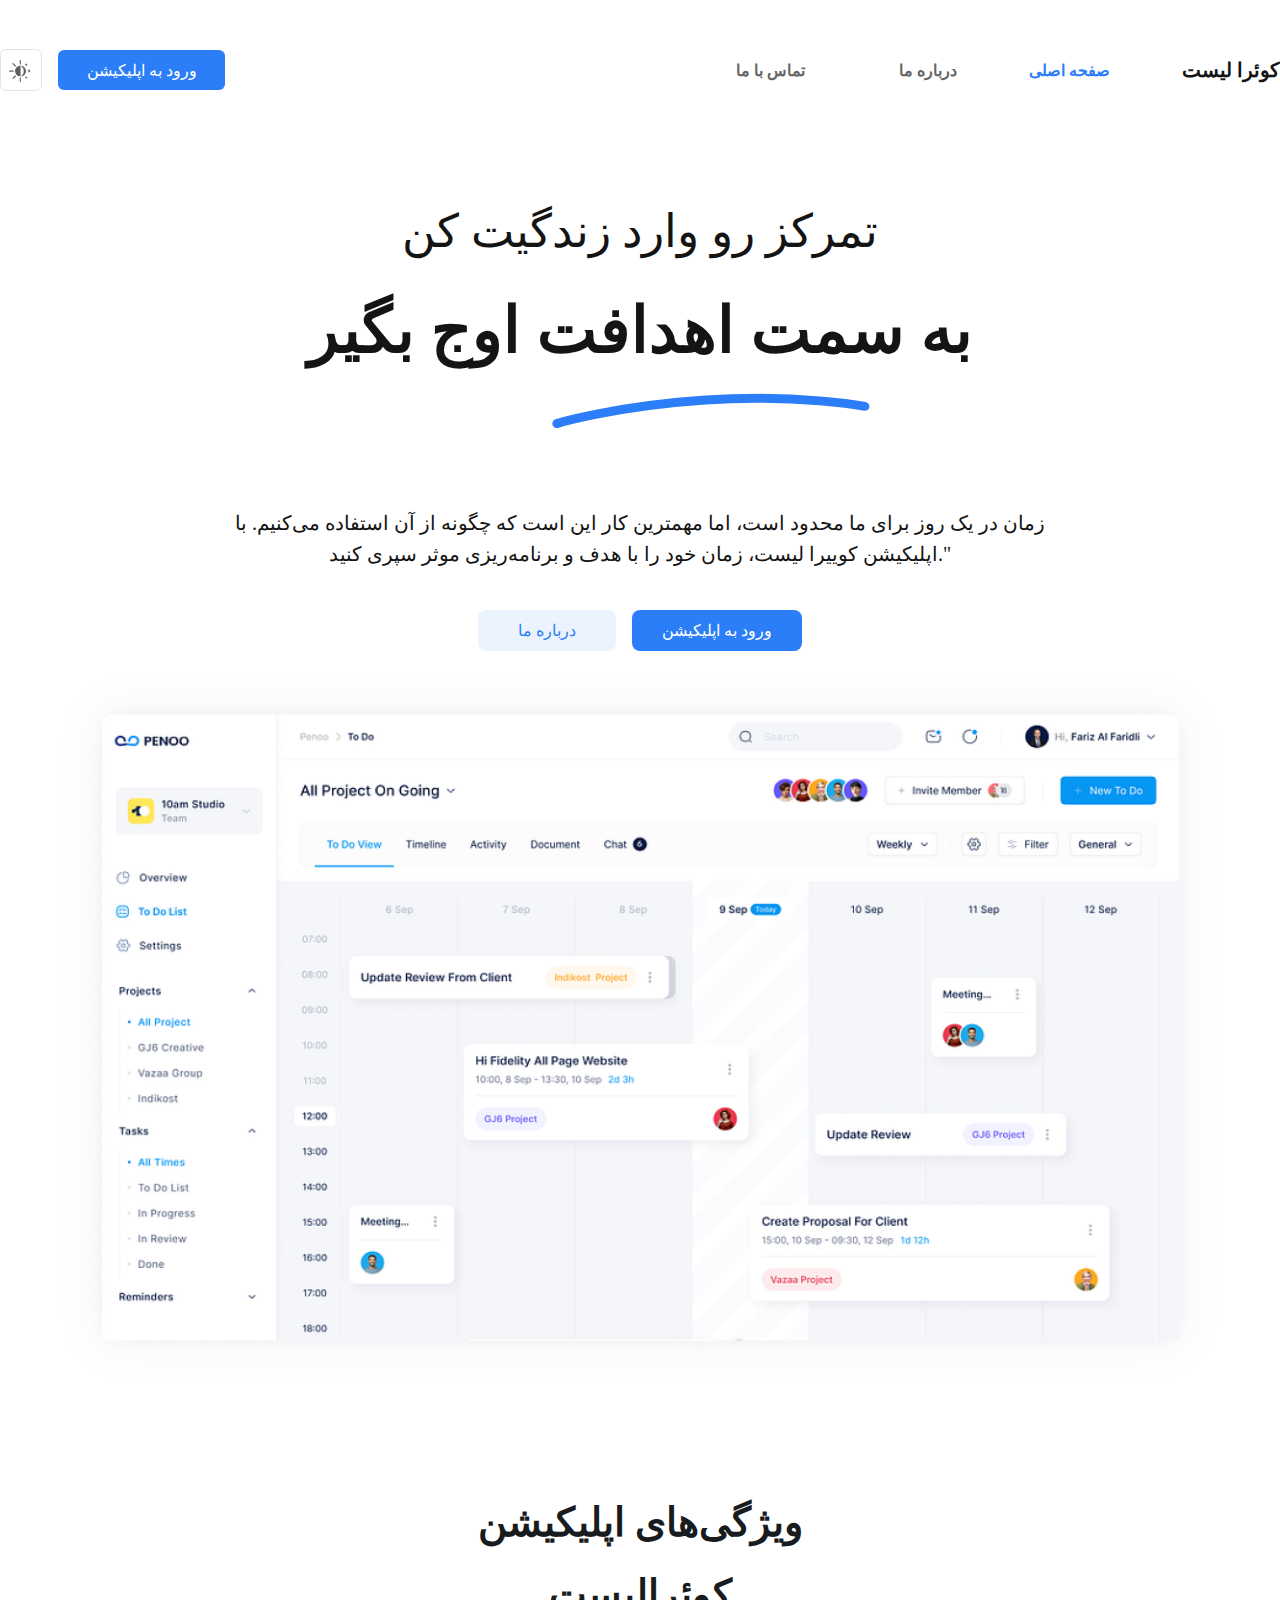
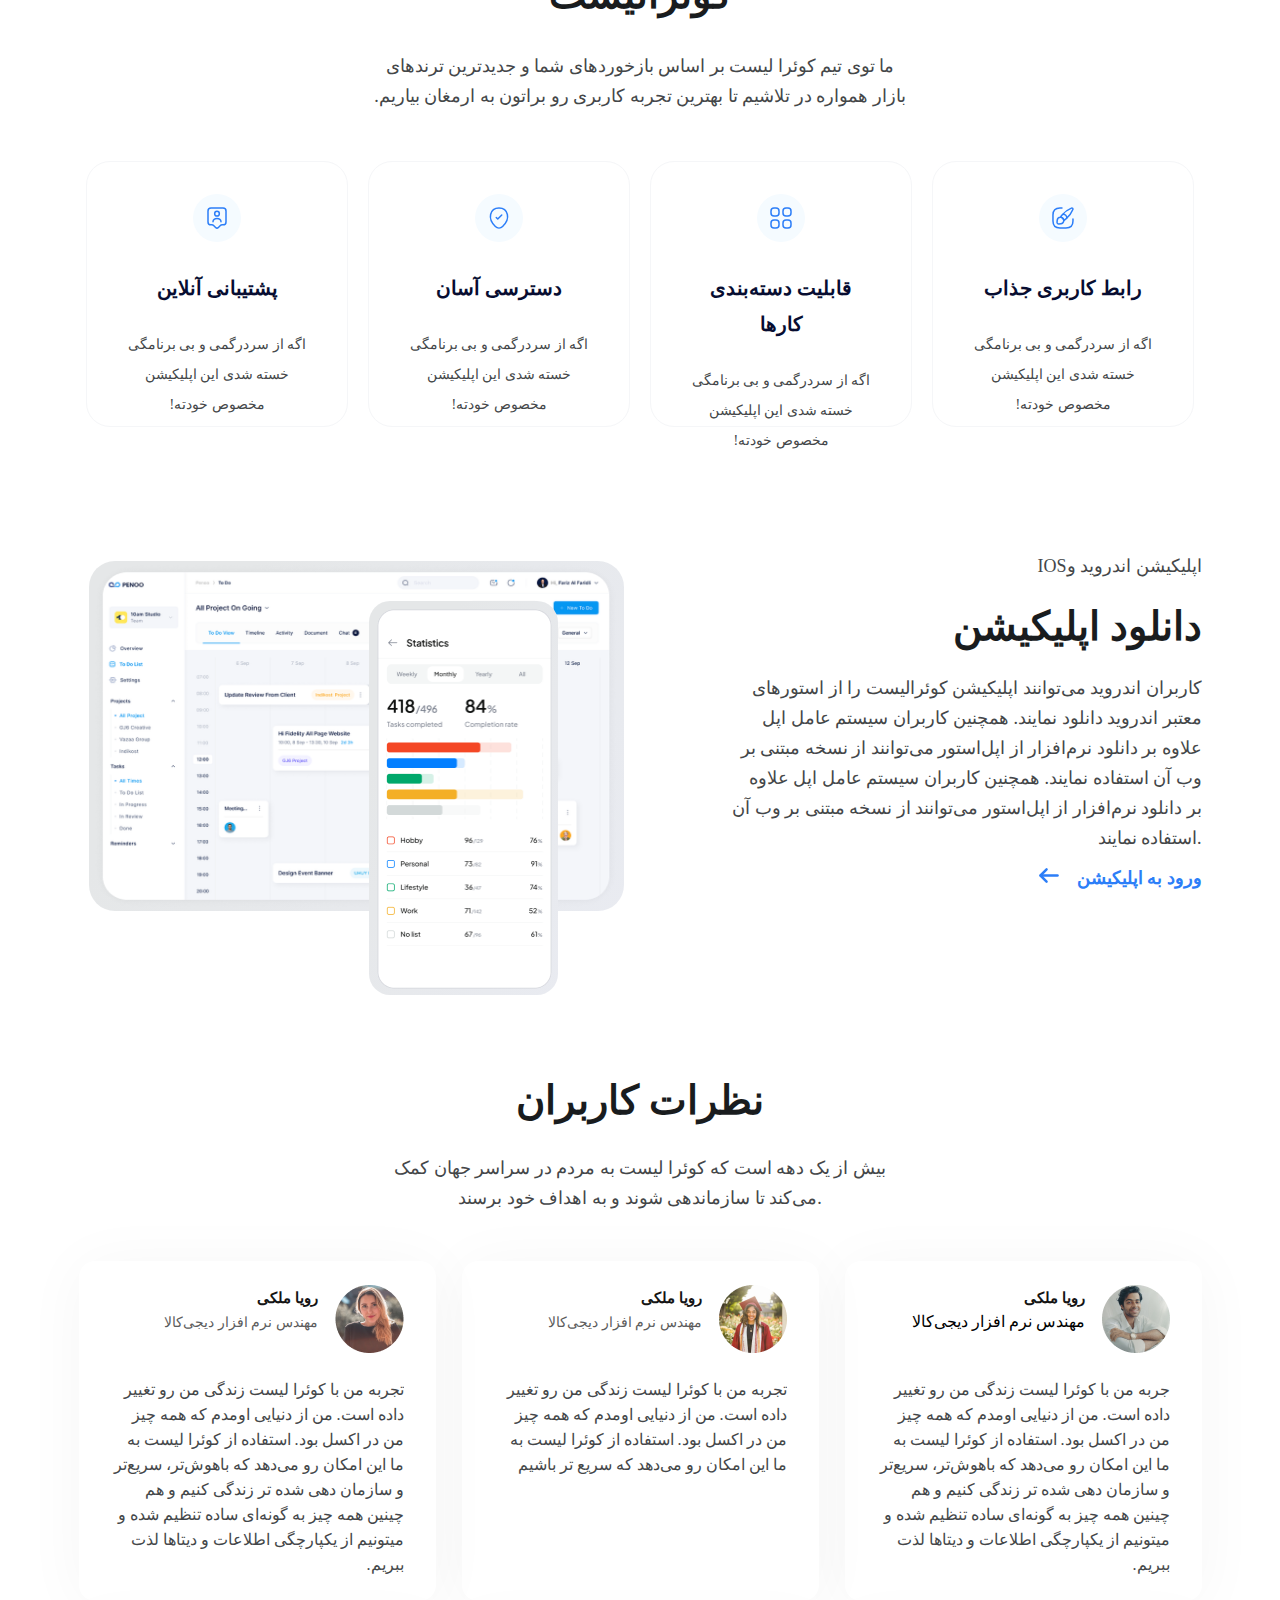
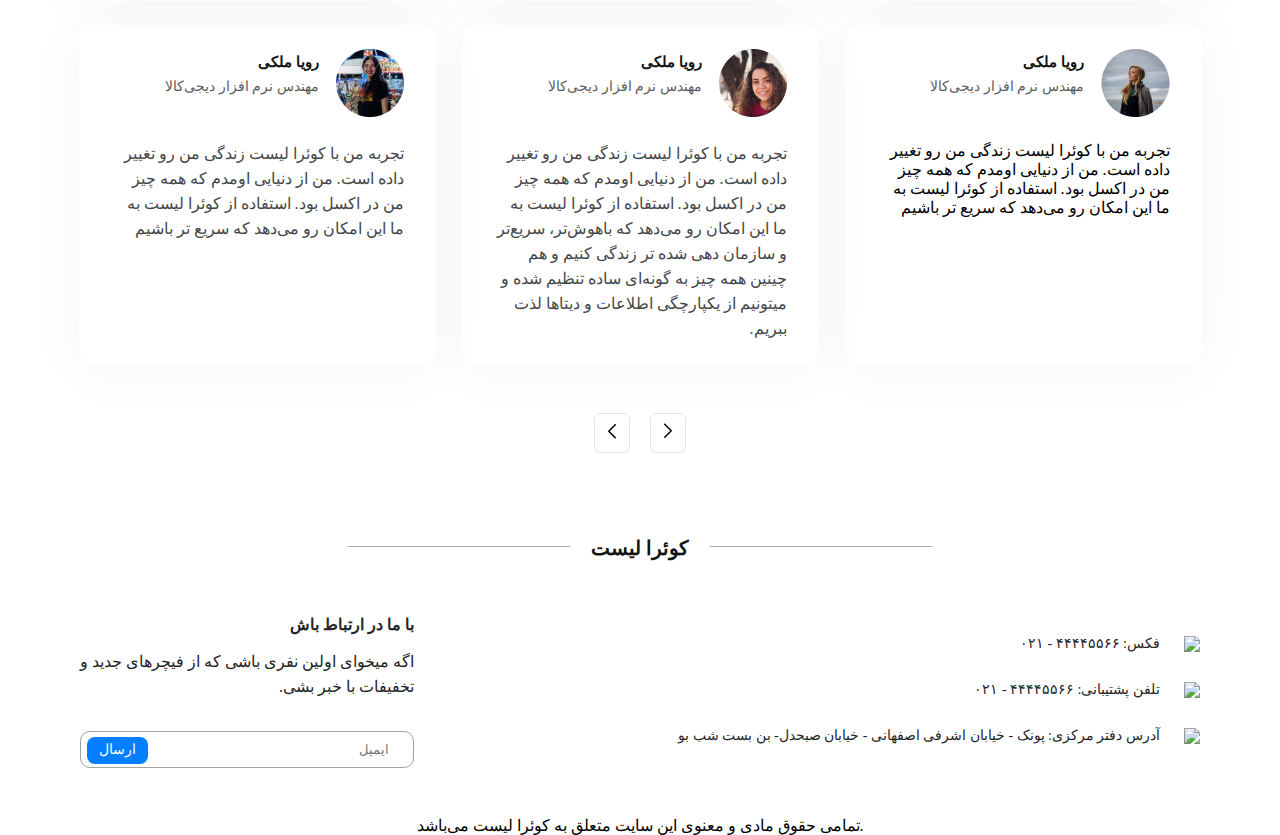
==== index.html @ 88e23dc9 "add project" ====
<!DOCTYPE html>
<html lang="en">
<head>
    <meta charset="UTF-8">
    <meta name="viewport" content="width=device-width, initial-scale=1.0">
    <link rel="stylesheet" href="./style/header.css">
    <link rel="stylesheet" href="./style/main.css">
    <link rel="stylesheet" href="./style/footer.css">
    <title>project</title>
</head>
<body>
    <header>
        <div class="header" dir="rtl">
            <div class="header_menu" dir="rtl">
                <a href="#" class="header_menu_list">کوئرا لیست</a>
                <div class="header_menu_options">
                    <a href="#" class="header_menu_options_main"> صفحه اصلی</a>
                    <a href="#" class="header_menu_options_aboutUs">درباره ما</a>
                    <a href="#" class="header_menu_options_contactUs">تماس با ما</a>
                </div>
            </div>
            <div class="header_button">
                <button class="header_button_btn">ورود به اپلیکیشن</button>
                <button class="header_button_mode">
                    <div class="header_button_mode_img">
                        <svg width="24" height="24" viewBox="0 0 24 24" fill="none" xmlns="http://www.w3.org/2000/svg">
                            <path d="M12.5856 17.1379V6.93105C12.5856 6.79312 12.5166 6.72415 12.3787 6.72415C9.41319 6.72415 7.06836 9.06898 7.06836 12.0345C7.06836 15 9.41319 17.3448 12.3787 17.3448C12.4477 17.4138 12.5856 17.2759 12.5856 17.1379Z" fill="#5C5F61"/>
                            <path d="M17.9653 11.8965C17.8274 9.34482 16.0343 7.27585 13.5515 6.86206C13.4136 6.86206 13.3446 6.93103 13.2756 7.06896C13.2756 7.13792 13.2756 7.20689 13.3446 7.27585C14.7929 8.3793 15.6894 10.1034 15.6894 11.9655C15.8963 13.9655 14.9998 15.8965 13.3446 17.069C13.2756 17.1379 13.2067 17.2759 13.2756 17.3448C13.3446 17.4138 13.4136 17.4138 13.4825 17.4138C13.4825 17.4138 13.4825 17.4138 13.5515 17.4138C16.1722 16.931 18.0343 14.5862 17.9653 11.8965Z" fill="#5C5F61"/>
                            <path d="M12.3105 5.55172C12.6553 5.55172 12.8622 5.27586 12.8622 5V1.55172C12.8622 1.2069 12.5864 1 12.3105 1C11.9657 1 11.7588 1.27586 11.7588 1.55172V4.93103C11.7588 5.27586 12.0347 5.55172 12.3105 5.55172Z" fill="#5C5F61"/>
                            <path d="M6.93066 7.4138C7.13756 7.62069 7.48239 7.62069 7.75825 7.4138C7.96515 7.2069 7.96515 6.86207 7.75825 6.58621L5.41342 4.24138C5.20653 4.03449 4.8617 4.03449 4.58584 4.24138C4.37894 4.44828 4.37894 4.79311 4.58584 5.06897L6.93066 7.4138Z" fill="#5C5F61"/>
                            <path d="M12.3105 18.5172C11.9657 18.5172 11.7588 18.7931 11.7588 19.069V22.4483C11.7588 22.7931 12.0347 23 12.3105 23C12.5864 23 12.8622 22.7241 12.8622 22.4483V19.069C12.9312 18.7931 12.6553 18.5172 12.3105 18.5172Z" fill="#5C5F61"/>
                            <path d="M7.34446 16.4483C7.20653 16.4483 7.06859 16.5172 6.93066 16.5862L4.58584 18.931C4.37894 19.1379 4.37894 19.4828 4.58584 19.7586C4.79273 19.9655 5.13756 19.9655 5.41342 19.7586L7.75825 17.4138C7.96515 17.2069 7.96515 16.8621 7.75825 16.5862C7.62032 16.5172 7.48239 16.4483 7.34446 16.4483Z" fill="#5C5F61"/>
                            <path d="M5.82759 12.0345C5.82759 11.6897 5.55172 11.4828 5.27586 11.4828H1.55172C1.2069 11.4828 1 11.7586 1 12.1034C1 12.3793 1.27586 12.6552 1.55172 12.6552H5.2069C5.55172 12.5862 5.82759 12.3793 5.82759 12.0345Z" fill="#5C5F61"/>
                            <path d="M19.2755 5.55173C18.5858 5.34484 18.4479 5.20691 18.31 4.31036C18.31 4.24139 18.241 4.17242 18.172 4.17242C18.1031 4.17242 18.0341 4.24139 18.0341 4.31036C17.8962 5.20691 17.7582 5.34484 17.0686 5.55173C16.9996 5.55173 16.9307 5.68967 16.9307 5.75863C16.9307 5.8276 16.9996 5.8276 17.0686 5.89656C17.7582 6.10346 17.8962 6.24139 18.0341 7.13794C18.0341 7.20691 18.1031 7.27587 18.172 7.27587C18.241 7.27587 18.31 7.20691 18.31 7.13794C18.4479 6.24139 18.5858 6.10346 19.2755 5.89656C19.3445 5.89656 19.4134 5.75863 19.4134 5.68967C19.3445 5.55173 19.3445 5.55173 19.2755 5.55173Z" fill="#5C5F61"/>
                            <path d="M19.2755 18.5172C18.5858 18.3104 18.4479 18.1724 18.31 17.2759C18.31 17.2069 18.241 17.1379 18.172 17.1379C18.1031 17.1379 18.0341 17.2069 18.0341 17.2759C17.8962 18.1724 17.7582 18.3104 17.0686 18.5172C16.9996 18.5172 16.9307 18.6552 16.9307 18.7241C16.9307 18.7931 16.9996 18.7931 17.0686 18.8621C17.7582 19.069 17.8962 19.2069 18.0341 20.1035C18.0341 20.1724 18.1031 20.2414 18.172 20.2414C18.241 20.2414 18.31 20.1724 18.31 20.1035C18.4479 19.2069 18.5858 19.069 19.2755 18.8621C19.3445 18.8621 19.4134 18.7931 19.4134 18.7241C19.4134 18.5862 19.3445 18.5172 19.2755 18.5172Z" fill="#5C5F61"/>
                            <path d="M22.5175 11.8276C21.552 11.5517 21.4141 11.2759 21.2072 10.1034C21.2072 10.0345 21.1382 9.96552 21.0692 9.96552C21.0003 9.96552 20.9313 10.0345 20.9313 10.1034C20.7244 11.2759 20.5175 11.4828 19.552 11.7586C19.483 11.7586 19.4141 11.8276 19.4141 11.9655C19.4141 12.0345 19.483 12.0345 19.483 12.1034C20.4485 12.3793 20.5865 12.6552 20.7934 13.8276C20.7934 13.8965 20.8623 13.9655 20.9313 13.9655C21.0003 13.9655 21.0692 13.8965 21.0692 13.8276C21.2761 12.6552 21.483 12.4483 22.4485 12.1724C22.5175 12.1724 22.5865 12.1034 22.5865 11.9655C22.5865 11.8965 22.5865 11.8276 22.5175 11.8276Z" fill="#5C5F61"/>
                            </svg>                            
                    </div>
                </button>
            </div>
        </div>
    </header>
    
    <main class="body">
        <div class="container_titles">
            <!-- <div class="container_titles_circle1">
                <svg width="452" height="452" viewBox="0 0 452 452" fill="none" xmlns="http://www.w3.org/2000/svg">
                    <ellipse opacity="0.6" cx="226" cy="226" rx="226" ry="226" transform="rotate(-180 226 226)" fill="url(#paint0_linear_46_703)"/>
                    <defs>
                    <linearGradient id="paint0_linear_46_703" x1="209" y1="110" x2="300.593" y2="375.842" gradientUnits="userSpaceOnUse">
                    <stop stop-color="#EFEBFF" stop-opacity="0"/>
                    <stop offset="1" stop-color="#E0EDFF"/>
                    </linearGradient>
                    </defs>
                    </svg>                
            </div> -->
            <div class="container_titles_background">
                <h3 class="container_titles_background_h3">تمرکز رو وارد زندگیت کن</h3>
                <h1 class="container_titles_background_h1">به سمت اهدافت اوج بگیر</h1>
                <div class="container_titles_background_star1">
                    <svg width="32" height="32" viewBox="0 0 32 32" fill="none" xmlns="http://www.w3.org/2000/svg">
                        <path fill-rule="evenodd" clip-rule="evenodd" d="M14.157 1.31813C14.7572 -0.43938 17.2428 -0.439375 17.843 1.31813L21.1112 10.8888L30.6819 14.157C32.4394 14.7572 32.4394 17.2428 30.6819 17.843L21.1112 21.1112L17.843 30.6819C17.2428 32.4394 14.7572 32.4394 14.157 30.6819L10.8888 21.1112L1.31813 17.843C-0.43938 17.2428 -0.439375 14.7572 1.31813 14.157L10.8888 10.8888L14.157 1.31813Z" fill="#2C7EF8"/>
                        </svg>                        
                </div>
                <div class="container_titles_background_star2">
                    <svg width="32" height="32" viewBox="0 0 32 32" fill="none" xmlns="http://www.w3.org/2000/svg">
                        <path fill-rule="evenodd" clip-rule="evenodd" d="M14.157 1.31813C14.7572 -0.43938 17.2428 -0.439375 17.843 1.31813L21.1112 10.8888L30.6819 14.157C32.4394 14.7572 32.4394 17.2428 30.6819 17.843L21.1112 21.1112L17.843 30.6819C17.2428 32.4394 14.7572 32.4394 14.157 30.6819L10.8888 21.1112L1.31813 17.843C-0.43938 17.2428 -0.439375 14.7572 1.31813 14.157L10.8888 10.8888L14.157 1.31813Z" fill="#2C7EF8"/>
                        </svg>                        
                </div>
                <div class="container_titles_background_line">
                    <svg width="318" height="36" viewBox="0 0 318 36" fill="none" xmlns="http://www.w3.org/2000/svg">
                        <path d="M4.92736 31.3433C4.92736 31.3433 61.4186 13.7984 153.28 7.12406C245.142 0.449703 312.841 12.5664 312.841 12.5664" stroke="#2C7EF8" stroke-width="9" stroke-linecap="round"/>
                    </svg>                        
                </div>
            </div>
            <div class="container_titles_discription">
                <h4 class="container_titles_discription_h4">زمان در یک روز برای ما محدود است، اما مهمترین کار این است که چگونه از آن استفاده می‌کنیم. با اپلیکیشن کوییرا لیست، زمان خود را با هدف و برنامه‌ریزی موثر سپری کنید."</h4>
                <div class="container_titles_discription_btn">
                    <button class="container_titles_discription_btn_aboutUs">درباره ما</button>
                    <button class="container_titles_discription_btn_btn">ورود به اپلیکیشن</button>
                </div>
            </div>
        </div>

        <div class="container">
            <div class="container_discription">
                <img class="container_discription_image" src="./images/iamage2.png" alt="اپلیکیشن">
                <div class="container_discription_features" dir="rtl">
                    <h2 class="container_discription_features_h2">ویژگی‌های اپلیکیشن کوئرالیست</h2>
                    <h4 class="container_discription_features_h4">ما توی تیم کوئرا لیست بر اساس بازخوردهای شما و جدیدترین ترندهای بازار همواره در تلاشیم تا بهترین تجربه کاربری رو براتون به ارمغان بیاریم.</h4>
                    <div class="container_discription_features_items">
                        <div class="container_discription_features_items_1">
                            <div class="container_discription_features_items_1_logo">
                                <div class="container_discription_features_items_1_logo_icon">
                                    <svg width="48" height="48" viewBox="0 0 48 48" fill="none" xmlns="http://www.w3.org/2000/svg">
                                        <rect width="48" height="48" rx="24" fill="#F5FBFF"/>
                                        <g clip-path="url(#clip0_46_743)">
                                        <path d="M22.9697 14H20.9697C15.9697 14 13.9697 16 13.9697 21V27C13.9697 32 15.9697 34 20.9697 34H26.9697C31.9697 34 33.9697 32 33.9697 27V25" stroke="#2C7EF8" stroke-width="1.5" stroke-linecap="round" stroke-linejoin="round"/>
                                        <path d="M33.8804 15.56C32.6504 18.63 29.5604 22.81 26.9804 24.88L25.4004 26.14C25.2004 26.29 25.0004 26.41 24.7704 26.5C24.7704 26.35 24.7604 26.2 24.7404 26.04C24.6504 25.37 24.3504 24.74 23.8104 24.21C23.2604 23.66 22.6004 23.35 21.9204 23.26C21.7604 23.25 21.6004 23.24 21.4404 23.25C21.5304 23 21.6604 22.77 21.8304 22.58L23.0904 21C25.1604 18.42 29.3504 15.31 32.4104 14.08C32.8804 13.9 33.3404 14.04 33.6304 14.33C33.9304 14.63 34.0704 15.09 33.8804 15.56Z" stroke="#2C7EF8" stroke-width="1.5" stroke-linecap="round" stroke-linejoin="round"/>
                                        <path d="M24.7801 26.49C24.7801 27.37 24.4401 28.21 23.8101 28.85C23.3201 29.34 22.6601 29.68 21.8701 29.78L19.9001 29.99C18.8301 30.11 17.9101 29.2 18.0301 28.11L18.2401 26.14C18.4301 24.39 19.8901 23.27 21.4501 23.24C21.6101 23.23 21.7701 23.24 21.9301 23.25C22.6101 23.34 23.2701 23.65 23.8201 24.2C24.3601 24.74 24.6601 25.36 24.7501 26.03C24.7701 26.19 24.7801 26.35 24.7801 26.49Z" stroke="#2C7EF8" stroke-width="1.5" stroke-linecap="round" stroke-linejoin="round"/>
                                        <path d="M27.8203 23.9799C27.8203 21.8899 26.1303 20.1899 24.0303 20.1899" stroke="#2C7EF8" stroke-width="1.5" stroke-linecap="round" stroke-linejoin="round"/>
                                        </g>
                                        <defs>
                                        <clipPath id="clip0_46_743">
                                        <rect width="24" height="24" fill="white" transform="translate(12 12)"/>
                                        </clipPath>
                                        </defs>
                                        </svg>                   
                                </div>
                            </div>
                            <div class="container_discription_features_items_1_titr">رابط کاربری جذاب</div>
                            <div class="container_discription_features_items_1_body">اگه از سردرگمی و بی برنامگی خسته شدی این اپلیکیشن مخصوص خودته!</div>
                        </div>
                        <div class="container_discription_features_items_1">
                            <div class="container_discription_features_items_1_logo">
                                <div class="container_discription_features_items_1_logo_icon">
                                    <svg width="48" height="48" viewBox="0 0 48 48" fill="none" xmlns="http://www.w3.org/2000/svg">
                                        <rect width="48" height="48" rx="24" fill="#F5FBFF"/>
                                        <path d="M17 22H19C21 22 22 21 22 19V17C22 15 21 14 19 14H17C15 14 14 15 14 17V19C14 21 15 22 17 22Z" stroke="#2C7EF8" stroke-width="1.5" stroke-miterlimit="10" stroke-linecap="round" stroke-linejoin="round"/>
                                        <path d="M29 22H31C33 22 34 21 34 19V17C34 15 33 14 31 14H29C27 14 26 15 26 17V19C26 21 27 22 29 22Z" stroke="#2C7EF8" stroke-width="1.5" stroke-miterlimit="10" stroke-linecap="round" stroke-linejoin="round"/>
                                        <path d="M29 34H31C33 34 34 33 34 31V29C34 27 33 26 31 26H29C27 26 26 27 26 29V31C26 33 27 34 29 34Z" stroke="#2C7EF8" stroke-width="1.5" stroke-miterlimit="10" stroke-linecap="round" stroke-linejoin="round"/>
                                        <path d="M17 34H19C21 34 22 33 22 31V29C22 27 21 26 19 26H17C15 26 14 27 14 29V31C14 33 15 34 17 34Z" stroke="#2C7EF8" stroke-width="1.5" stroke-miterlimit="10" stroke-linecap="round" stroke-linejoin="round"/>
                                        </svg>                                        
                                </div>
                            </div>
                             <div class="container_discription_features_items_1_titr">قابلیت دسته‌بندی کارها</div>
                             <div class="container_discription_features_items_1_body">اگه از سردرگمی و بی برنامگی خسته شدی این اپلیکیشن مخصوص خودته!</div>
                        </div>
                        <div class="container_discription_features_items_1">
                            <div class="container_discription_features_items_1_logo">
                                <div class="container_discription_features_items_1_logo_icon">
                                    <svg width="48" height="48" viewBox="0 0 48 48" fill="none" xmlns="http://www.w3.org/2000/svg">
                                        <rect width="48" height="48" rx="24" fill="#F5FBFF"/>
                                        <path d="M15.6197 20.49C17.5897 11.83 30.4197 11.84 32.3797 20.5C33.5297 25.58 30.3697 29.88 27.5997 32.54C25.5897 34.48 22.4097 34.48 20.3897 32.54C17.6297 29.88 14.4697 25.57 15.6197 20.49Z" stroke="#2C7EF8" stroke-width="1.5"/>
                                        <path d="M21.25 23.5L22.75 25L26.75 21" stroke="#2C7EF8" stroke-width="1.5" stroke-linecap="round" stroke-linejoin="round"/>
                                        </svg>                                        
                                </div>
                            </div>
                             <div class="container_discription_features_items_1_titr">دسترسی آسان</div>
                             <div class="container_discription_features_items_1_body">اگه از سردرگمی و بی برنامگی خسته شدی این اپلیکیشن مخصوص خودته!</div>
                        </div>
                        <div class="container_discription_features_items_1">
                            <div class="container_discription_features_items_1_logo">
                                <div class="container_discription_features_items_1_logo_cover">
                                    <svg width="48" height="48" viewBox="0 0 48 48" fill="none" xmlns="http://www.w3.org/2000/svg">
                                        <rect width="48" height="48" rx="24" fill="#F5FBFF"/>
                                        <path d="M30 30.86H29.24C28.44 30.86 27.68 31.17 27.12 31.73L25.41 33.42C24.63 34.19 23.36 34.19 22.58 33.42L20.87 31.73C20.31 31.17 19.54 30.86 18.75 30.86H18C16.34 30.86 15 29.53 15 27.89V16.98C15 15.34 16.34 14.01 18 14.01H30C31.66 14.01 33 15.34 33 16.98V27.89C33 29.52 31.66 30.86 30 30.86Z" stroke="#2C7EF8" stroke-width="1.5" stroke-miterlimit="10" stroke-linecap="round" stroke-linejoin="round"/>
                                        <path d="M23.9999 22.0001C25.2868 22.0001 26.33 20.9569 26.33 19.67C26.33 18.3832 25.2868 17.3401 23.9999 17.3401C22.7131 17.3401 21.6699 18.3832 21.6699 19.67C21.6699 20.9569 22.7131 22.0001 23.9999 22.0001Z" stroke="#2C7EF8" stroke-width="1.5" stroke-linecap="round" stroke-linejoin="round"/>
                                        <path d="M28 27.6601C28 25.8601 26.21 24.4001 24 24.4001C21.79 24.4001 20 25.8601 20 27.6601" stroke="#2C7EF8" stroke-width="1.5" stroke-linecap="round" stroke-linejoin="round"/>
                                        </svg>                                        
                                </div>
                            </div>
                             <div class="container_discription_features_items_1_titr">پشتیبانی آنلاین</div>
                             <div class="container_discription_features_items_1_body">اگه از سردرگمی و بی برنامگی خسته شدی این اپلیکیشن مخصوص خودته!</div>
                        </div>
                    </div>
                </div>
                <div class="container_discription_download">
                    <div class="container_discription_download_images">
                        <img src="./images/image1.png" alt="اپلیکیشن" class="container_discription_download_image1">
                        <div class="container_discription_download_imgcover1"></div>
                        <img src="./images/image2.png" alt="اپلیکیشن" class="container_discription_download_image2">
                        <div class="container_discription_download_imgcover2"></div>
                    </div>
                    <div class="container_discription_download_text">
                        <div class="container_discription_download_text_h5">IOSاپلیکیشن اندروید و </div>
                        <div class="container_discription_download_text_titr">دانلود اپلیکیشن</div>
                        <div class="container_discription_download_text_body">کاربران اندروید می‌توانند اپلیکیشن کوئرالیست را از استورهای معتبر اندروید دانلود نمایند. همچنین کاربران سیستم عامل اپل علاوه بر دانلود نرم‌افزار از اپل‌استور می‌توانند از نسخه مبتنی بر وب آن استفاده نمایند.
                            همچنین کاربران سیستم عامل اپل علاوه بر دانلود نرم‌افزار از اپل‌استور می‌توانند از نسخه مبتنی بر وب آن استفاده نمایند.</div>
                            <div class="container_discription_download_text_link">
                                <div  class="container_discription_download_text_link_arrow">
                                    <svg width="24" height="25" viewBox="0 0 24 25" fill="none" xmlns="http://www.w3.org/2000/svg">
                                        <path d="M9.57031 18.5701L3.50031 12.5001L9.57031 6.43007" stroke="#2C7EF8" stroke-width="2.5" stroke-miterlimit="10" stroke-linecap="round" stroke-linejoin="round"/>
                                        <path d="M20.5 12.5L3.67 12.5" stroke="#2C7EF8" stroke-width="2.5" stroke-miterlimit="10" stroke-linecap="round" stroke-linejoin="round"/>
                                        </svg>                                        
                                </div>
                                <div class="container_discription_download_text_link_text">ورود به اپلیکیشن</div>
                            </div>
                    </div>
                </div>
                <div class="container_discription_comments">
                    <div class="container_discription_comments_titr">
                        <div class="container_discription_comments_titr_h2">نظرات کاربران</div>
                        <div class="container_discription_comments_titr_h4">بیش از یک دهه است که کوئرا لیست به مردم در سراسر جهان کمک می‌کند تا سازماندهی شوند و به اهداف خود برسند.</div>
                    </div>
                    <div class="container_discription_comments_users" dir="rtl">
                        <div class="container_discription_comments_users_gp">
                            <div class="container_discription_comments_users_gp_1">
                                <div class="container_discription_comments_users_gp_1_profile">
                                    <img src="./images/Ellipse 135.png" alt="رویا ملکی" class="container_discription_comments_users_gp_1_profile_img">
                                    <div class="container_discription_comments_users_gp_1_profile_text">
                                        <div class="container_discription_comments_users_gp_1_profile_text_name">رویا ملکی</div>
                                        <div class="container_discription_comments_users_1_profile_text_job">مهندس نرم افزار دیجی‌کالا</div>
                                    </div>
                                </div>
                                <div class="container_discription_comments_users_gp_1_comment">جربه من با کوئرا لیست زندگی من رو تغییر داده است. من از دنیایی اومدم که همه چیز من در اکسل بود. استفاده از کوئرا لیست به ما این امکان رو می‌دهد که باهوش‌تر، سریع‌تر و سازمان دهی شده تر زندگی کنیم و هم چینین همه چیز به گونه‌ای ساده تنظیم شده و میتونیم از یکپارچگی اطلاعات و دیتاها لذت ببریم.</div>
                            </div>
                            <div class="container_discription_comments_users_gp_1">
                                <div class="container_discription_comments_users_gp_1_profile">
                                    <img src="./images/Ellipse 136.png" alt="رویا ملکی" class="container_discription_comments_users_gp_1_profile_img">
                                    <div class="container_discription_comments_users_gp_1_profile_text">
                                        <div class="container_discription_comments_users_gp_1_profile_text_name">رویا ملکی</div>
                                        <div class="container_discription_comments_users_gp_1_profile_text_job">مهندس نرم افزار دیجی‌کالا</div>
                                    </div>
                                </div>
                                <div class="container_discription_comments_users_1_comment">تجربه من با کوئرا لیست زندگی من رو تغییر داده است. من از دنیایی اومدم که همه چیز من در اکسل بود. استفاده از کوئرا لیست به ما این امکان رو می‌دهد که سریع تر باشیم</div>
                            </div>
                        </div>
                        <div class="container_discription_comments_users_gp">
                            <div class="container_discription_comments_users_gp_1">
                                <div class="container_discription_comments_users_gp_1_profile">
                                    <img src="./images/Ellipse 137.png" alt="رویا ملکی" class="container_discription_comments_users_gp_3_profile_img">
                                    <div class="container_discription_comments_users_gp_1_profile_text">
                                        <div class="container_discription_comments_users_gp_1_profile_text_name">رویا ملکی</div>
                                        <div class="container_discription_comments_users_gp_1_profile_text_job">مهندس نرم افزار دیجی‌کالا</div>
                                    </div>
                                </div>
                                <div class="container_discription_comments_users_gp_1_comment">تجربه من با کوئرا لیست زندگی من رو تغییر داده است. من از دنیایی اومدم که همه چیز من در اکسل بود. استفاده از کوئرا لیست به ما این امکان رو می‌دهد که سریع تر باشیم</div>
                            </div>
                            <div class="container_discription_comments_users_gp_1">
                                <div class="container_discription_comments_users_gp_1_profile">
                                    <img src="./images/Ellipse 138.png" alt="رویا ملکی" class="container_discription_comments_users_gp_4_profile_img">
                                    <div class="container_discription_comments_users_gp_1_profile_text">
                                        <div class="container_discription_comments_users_gp_1_profile_text_name">رویا ملکی</div>
                                        <div class="container_discription_comments_users_gp_1_profile_text_job">مهندس نرم افزار دیجی‌کالا</div>
                                    </div>
                                </div>
                                <div class="container_discription_comments_users_gp_1_comment">تجربه من با کوئرا لیست زندگی من رو تغییر داده است. من از دنیایی اومدم که همه چیز من در اکسل بود. استفاده از کوئرا لیست به ما این امکان رو می‌دهد که باهوش‌تر، سریع‌تر و سازمان دهی شده تر زندگی کنیم و هم چینین همه چیز به گونه‌ای ساده تنظیم شده و میتونیم از یکپارچگی اطلاعات و دیتاها لذت ببریم.</div>
                            </div>
                        </div>
                        <div class="container_discription_comments_users_gp">
                            <div class="container_discription_comments_users_gp_1">
                                <div class="container_discription_comments_users_gp_1_profile">
                                    <img src="./images/Ellipse 139.png" alt="رویا ملکی" class="container_discription_comments_users_gp_5_profile_img">
                                    <div class="container_discription_comments_users_gp_1_profile_text">
                                        <div class="container_discription_comments_users_gp_1_profile_text_name">رویا ملکی</div>
                                        <div class="container_discription_comments_users_gp_1_profile_text_job">مهندس نرم افزار دیجی‌کالا</div>
                                    </div>
                                </div>
                                <div class="container_discription_comments_users_gp_1_comment">تجربه من با کوئرا لیست زندگی من رو تغییر داده است. من از دنیایی اومدم که همه چیز من در اکسل بود. استفاده از کوئرا لیست به ما این امکان رو می‌دهد که باهوش‌تر، سریع‌تر و سازمان دهی شده تر زندگی کنیم و هم چینین همه چیز به گونه‌ای ساده تنظیم شده و میتونیم از یکپارچگی اطلاعات و دیتاها لذت ببریم.</div>
                            </div>
                            <div class="container_discription_comments_users_gp_1">
                                <div class="container_discription_comments_users_gp_1_profile">
                                    <img src="./images/Ellipse 140.png" alt="رویا ملکی" class="container_discription_comments_users_gp_6_profile_img">
                                    <div class="container_discription_comments_users_gp_1_profile_text">
                                        <div class="container_discription_comments_users_gp_1_profile_text_name">رویا ملکی</div>
                                        <div class="container_discription_comments_users_gp_1_profile_text_job">مهندس نرم افزار دیجی‌کالا</div>
                                    </div>
                                </div>
                                <div class="container_discription_comments_users_gp_1_comment">تجربه من با کوئرا لیست زندگی من رو تغییر داده است. من از دنیایی اومدم که همه چیز من در اکسل بود. استفاده از کوئرا لیست به ما این امکان رو می‌دهد که سریع تر باشیم</div>
                            </div>
                        </div> 
                    </div>
                    <div class="container_discription_comments_icon">
                        <div class="container_discription_comments_icon_left">
                            <svg width="24" height="24" viewBox="0 0 24 24" fill="none" xmlns="http://www.w3.org/2000/svg">
                                <path fill-rule="evenodd" clip-rule="evenodd" d="M15.786 5.12517C16.0789 5.41806 16.079 5.89293 15.7861 6.18583L9.8126 12.1596L15.7861 18.1331C16.079 18.426 16.079 18.9008 15.7861 19.1937C15.4932 19.4866 15.0183 19.4866 14.7254 19.1937L8.22162 12.69C7.92874 12.3971 7.92873 11.9222 8.22161 11.6293L14.7254 5.1252C15.0183 4.8323 15.4931 4.83229 15.786 5.12517Z" fill="black"/>
                                </svg>                                
                        </div>
                        <div class="container_discription_comments_icon_right">
                            <svg width="24" height="24" viewBox="0 0 24 24" fill="none" xmlns="http://www.w3.org/2000/svg">
                                <path fill-rule="evenodd" clip-rule="evenodd" d="M8.21395 18.8748C7.92105 18.5819 7.92104 18.1071 8.21393 17.8142L14.1874 11.8404L8.21394 5.86692C7.92105 5.57403 7.92105 5.09916 8.21394 4.80626C8.50684 4.51337 8.98171 4.51337 9.2746 4.80626L15.7784 11.31C16.0713 11.6029 16.0713 12.0778 15.7784 12.3707L9.27462 18.8748C8.98173 19.1677 8.50686 19.1677 8.21395 18.8748Z" fill="black"/>
                                </svg>                                
                        </div>
                    </div>
                </div>
            </div>
        </div>
    </main>
    <footer>
        <div class="footer">
            <div class="footer_title">
                <div class="footer_title_line">
                    <svg width="224" height="1" viewBox="0 0 224 1" fill="none" xmlns="http://www.w3.org/2000/svg">
                        <path d="M0.5 0.5L223.5 0.5" stroke="#AFAFAF"/>
                        </svg>                        
                </div>
                <div class="footer_title_name">کوئرا لیست</div>  
                <div class="footer_title_line">
                    <svg width="224" height="1" viewBox="0 0 224 1" fill="none" xmlns="http://www.w3.org/2000/svg">
                        <path d="M0.5 0.5L223.5 0.5" stroke="#AFAFAF"/>
                        </svg>                        
                </div>
            </div>
            <div class="footer_body" dir="rtl">
                <div class="footer_body_details">
                    <div class="footer_body_details_ways">
                        <img class="footer_body_details_ways_logo" src="./images/fluent_fax-20-filled.png">
                        <div class="footer_body_details_ways_text">فکس: ۴۴۴۴۵۵۶۶ - ۰۲۱</div>
                    </div>
                    <div class="footer_body_details_ways">
                        <img class="footer_body_details_ways_logo" src="./images/call.png">
                        <div class="footer_body_details_ways_text">تلفن پشتیبانی: ۴۴۴۴۵۵۶۶ - ۰۲۱</div>
                    </div>
                    <div class="footer_body_details_ways">
                        <img class="footer_body_details_ways_logo" src="./images/location.png">
                        <div class="footer_body_details_ways_text">آدرس دفتر مرکزی: پونک - خیابان اشرفی اصفهانی - خیابان صبحدل- بن بست شب بو</div>
                    </div>
                </div>
                <div class="footer_body_connection">
                    <div class="footer_body_connection_text">
                        <div class="footer_body_connection_text_title">با ما در ارتباط باش</div>
                        <div class="footer_body_connection_text_body">اگه میخوای اولین نفری باشی که از فیچرهای جدید 
                        و تخفیفات با خبر بشی.</div>
                    </div>
                    <div class="footer_body_connection_email">
                        <input class="footer_body_connection_email_input" type="email" placeholder="ایمیل">
                        <button class="footer_body_connection_email_btn">ارسال</button>
                    </div>   
                </div>
            </div>
            <div class="footer_index">تمامی حقوق مادی و معنوی این سایت متعلق به کوئرا لیست می‌باشد.</div>
        </div>
    </footer>
</body>
</html>
---- style/header.css ----
* {
  padding: 0;
  margin: 0;
  box-sizing: border-box;
}

button {
  all: unset;
}

@font-face {
  font-family: "Yekan Bakh FaNum", vazir;
  src: url("./woff/YekanBakh-Regular.woff") format("woff"), url("./woff2/YekanBakh-Regular.woff2") format("woff2"), url("./vazir/Vazir.woff") format("woff");
}
.header {
  margin: 0 auto;
  max-width: 1390px;
  display: flex;
  justify-content: space-between;
  align-items: center;
  height: 40px;
  background: #FFFFFF;
  margin-top: 50px;
}
.header_menu {
  display: flex;
  flex-direction: row;
  justify-content: flex-end;
  align-items: center;
  gap: 72px;
}
.header_menu_list:link {
  font-size: 20px;
  line-height: 31px;
  color: #141414;
  text-decoration: none;
  font-family: "Yekan Bakh FaNum";
  font-style: normal;
  font-weight: 600;
  cursor: pointer;
}
.header_menu_options {
  display: flex;
  gap: 72px;
}
.header_menu_options > * {
  height: 25px;
  font-weight: 600;
  font-size: 16px;
  line-height: 25px;
  text-align: right;
  text-decoration: none;
}
.header_menu_options_main:link {
  color: #2C7EF8;
  width: 81px;
}
.header_menu_options_aboutUs:link {
  color: #666666;
  width: 80px;
}
.header_menu_options_contactUs:link {
  color: #666666;
  width: 80px;
}
.header_button {
  display: flex;
  align-items: center;
  gap: 16px;
  cursor: pointer;
}
.header_button_btn {
  background-color: #2C7EF8;
  color: #FFFFFF;
  font-size: 16px;
  border-radius: 6px;
  width: 167px;
  height: 40px;
  text-align: center;
}
.header_button_btn:hover {
  background: #075CD9;
}
.header_button_mode {
  border: 1px solid #E3E3E3;
  border-radius: 6px;
  height: 40px;
  width: 40px;
  position: relative;
}
.header_button_mode_img {
  position: absolute;
  top: 9px;
  right: 9px;
}
.header_button_mode:hover {
  background: #E1E0E5;
}/*# sourceMappingURL=header.css.map */
---- style/main.css ----
* {
  padding: 0;
  margin: 0;
  box-sizing: border-box;
}

button {
  all: unset;
}

@font-face {
  font-family: "Yekan Bakh FaNum", vazir;
  src: url("./woff/YekanBakh-Regular.woff") format("woff"), url("./woff2/YekanBakh-Regular.woff2") format("woff2"), url("./vazir/Vazir.woff") format("woff");
}
.body {
  margin: 0 auto;
  max-width: 1390px;
}
.body .container_titles {
  display: flex;
  flex-direction: column;
  align-items: center;
  text-align: center;
  gap: 80px;
}
.body .container_titles_background {
  display: flex;
  flex-direction: column;
  margin-top: 100px;
}
.body .container_titles_background_h3 {
  font-family: "Abar Mid FaNum";
  font-style: normal;
  font-weight: 400;
  font-size: 46px;
  line-height: 83px;
  text-align: center;
  color: #141414;
}
.body .container_titles_background_h1 {
  font-family: "Abar Mid FaNum";
  font-style: normal;
  font-weight: 900;
  font-size: 64px;
  line-height: 115px;
  text-align: center;
  color: #141414;
}
.body .container_titles_background_line {
  transform: rotate(360.28deg);
  position: relative;
  left: 70px;
  top: 5px;
}
.body .container_titles_background_star1 {
  position: absolute;
  right: 1600px;
  top: 180px;
}
.body .container_titles_background_star2 {
  position: absolute;
  left: 1500px;
  top: 400px;
}
.body .container_titles_discription {
  display: flex;
  flex-direction: column;
  text-align: center;
  gap: 40px;
}
.body .container_titles_discription_h4 {
  width: 827px;
  font-family: "Yekan Bakh FaNum";
  font-style: normal;
  font-weight: 400;
  font-size: 20px;
  line-height: 31px;
  color: #141414;
}
.body .container_titles_discription_btn {
  display: flex;
  flex-direction: row;
  justify-content: center;
  align-items: center;
  gap: 16px;
}
.body .container_titles_discription_btn_btn {
  background-color: #2C7EF8;
  color: #FFFFFF;
  padding: 8px 30px;
  height: 25px;
  border-radius: 8px;
}
.body .container_titles_discription_btn_btn:hover {
  background: #075CD9;
  cursor: pointer;
}
.body .container_titles_discription_btn_aboutUs {
  color: #2C7EF8;
  padding: 8px 40px;
  height: 25px;
  background: #EBF3FE;
  border-radius: 8px;
}
.body .container_titles_discription_btn_aboutUs:hover {
  background: #E1E0E5;
  cursor: pointer;
}
.body .container {
  display: flex;
  flex-direction: column;
  align-items: center;
}
.body .container_discription {
  display: flex;
  flex-direction: column;
  gap: 124px;
}
.body .container_discription_image {
  margin-top: 40px;
  height: 672px;
  filter: drop-shadow(0px 0px 24px rgba(0, 0, 0, 0.05));
  border-radius: 12px 12px 0px 0px;
}
.body .container_discription_features {
  display: flex;
  flex-direction: column;
  justify-content: center;
  align-items: center;
  gap: 20px;
}
.body .container_discription_features_h2 {
  width: 508px;
  font-family: "Abar Mid FaNum";
  font-style: normal;
  font-weight: 600;
  font-size: 40px;
  line-height: 72px;
  text-align: center;
  color: #191C1E;
}
.body .container_discription_features_h4 {
  width: 540px;
  margin-bottom: 30px;
  font-family: "Yekan Bakh FaNum";
  font-style: normal;
  font-weight: 400;
  font-size: 18px;
  line-height: 30px;
  text-align: center;
  color: #444749;
}
.body .container_discription_features_items {
  display: flex;
  flex-direction: row;
  justify-content: center;
  align-items: center;
  gap: 20px;
}
.body .container_discription_features_items_1 {
  display: flex;
  flex-direction: column;
  align-items: center;
  gap: 24px;
  border: 1px solid #F5F6F8;
  border-radius: 24px;
  padding: 32px 40px;
  width: 262px;
  height: 266px;
}
.body .container_discription_features_items_1_titr {
  font-family: "Abar Mid FaNum";
  font-style: normal;
  color: #070D31;
  text-align: center;
  font-weight: 700;
  font-size: 20px;
  line-height: 36px;
}
.body .container_discription_features_items_1_body {
  font-family: "Yekan Bakh FaNum";
  font-style: normal;
  text-align: center;
  color: #444749;
  font-weight: 400;
  font-size: 14px;
  line-height: 30px;
}
.body .container_discription_download {
  display: flex;
  flex-direction: row;
  justify-content: space-between;
  align-items: center;
  position: relative;
}
.body .container_discription_download_imgcover1 {
  position: absolute;
  width: 535px;
  height: 350px;
  top: 10px;
  left: 10px;
  border-radius: 26px;
  background: linear-gradient(118.11deg, #E5E7E8 22.44%, #E9EBF1 102.49%);
}
.body .container_discription_download_image1 {
  position: absolute;
  width: 530px;
  height: 350px;
  top: 10px;
  left: 12px;
  z-index: 1;
  border-radius: 25px;
}
.body .container_discription_download_imgcover2 {
  position: absolute;
  width: 189.7px;
  height: 394px;
  top: 50px;
  left: 290px;
  background: linear-gradient(118.11deg, #E5E7E8 22.44%, #E9EBF1 102.49%);
  border-radius: 21px;
  z-index: 2;
}
.body .container_discription_download_image2 {
  position: absolute;
  width: 175px;
  height: 380px;
  top: 58px;
  left: 298px;
  border-radius: 17px;
  border: 0.7px 0px 0px 0px;
  z-index: 3;
}
.body .container_discription_download_text {
  display: flex;
  flex-direction: column;
  align-items: end;
  gap: 10px;
  height: 390px;
}
.body .container_discription_download_text_h5 {
  font-family: "Yekan Bakh FaNum";
  font-style: normal;
  text-align: right;
  color: #444749;
  font-weight: 400;
  font-size: 18px;
  line-height: 30px;
}
.body .container_discription_download_text_titr {
  width: 267px;
  font-family: "Abar Mid FaNum";
  font-style: normal;
  text-align: right;
  color: #191C1E;
  font-weight: 700;
  font-size: 40px;
  line-height: 72px;
}
.body .container_discription_download_text_body {
  width: 472px;
  font-family: "Yekan Bakh FaNum";
  text-align: right;
  color: #444749;
  font-style: normal;
  font-weight: 400;
  font-size: 18px;
  line-height: 30px;
}
.body .container_discription_download_text_link {
  display: flex;
  justify-content: center;
  align-items: center;
  color: #2C7EF8;
  gap: 16px;
  cursor: pointer;
}
.body .container_discription_download_text_link_text {
  font-family: "Yekan Bakh FaNum";
  font-style: normal;
  font-weight: 700;
  font-size: 18px;
  line-height: 28px;
}
.body .container_discription_comments {
  display: flex;
  flex-direction: column;
  align-items: center;
  justify-content: center;
  gap: 48px;
}
.body .container_discription_comments_titr {
  display: flex;
  flex-direction: column;
  align-items: center;
  gap: 16px;
}
.body .container_discription_comments_titr_h2 {
  font-family: "Abar Mid FaNum";
  font-style: normal;
  color: #191C1E;
  font-weight: 700;
  font-size: 40px;
  line-height: 72px;
}
.body .container_discription_comments_titr_h4 {
  width: 540px;
  font-family: "Yekan Bakh FaNum";
  font-style: normal;
  font-weight: 400;
  font-size: 18px;
  line-height: 30px;
  text-align: center;
  color: #444749;
}
.body .container_discription_comments_users {
  display: flex;
  flex-direction: row;
  gap: 26px;
}
.body .container_discription_comments_users_gp {
  display: flex;
  flex-direction: column;
  gap: 24px;
}
.body .container_discription_comments_users_gp_1 {
  display: flex;
  flex-direction: column;
  height: 340px;
  width: 357px;
  padding: 24px 32px;
  gap: 24px;
  background: #FFFFFF;
  box-shadow: 0px 4px 63px rgba(0, 0, 0, 0.04);
  border-radius: 16px;
}
.body .container_discription_comments_users_gp_1_profile {
  display: flex;
  flex-direction: row;
  gap: 17px;
}
.body .container_discription_comments_users_gp_1_profile_text_name {
  font-family: "Abar Mid FaNum";
  font-style: normal;
  color: #141414;
  font-weight: 700;
  font-size: 15px;
  line-height: 27px;
}
.body .container_discription_comments_users_gp_1_profile_text_job {
  font-family: "Yekan Bakh FaNum";
  font-style: normal;
  color: #5C5C5C;
  font-weight: 400;
  font-size: 14px;
  line-height: 22px;
}
.body .container_discription_comments_users_gp_1_comment {
  font-family: "Yekan Bakh FaNum";
  font-style: normal;
  text-align: right;
  color: #444749;
  font-weight: 300;
  font-size: 16px;
  line-height: 25px;
  overflow: hidden;
}
.body .container_discription_comments_icon {
  display: flex;
  flex-direction: row;
  align-items: center;
  gap: 20px;
}
.body .container_discription_comments_icon > * {
  background: #FFFFFF;
  border: 1px solid #E3E6E8;
  border-radius: 6px;
  padding: 5px;
  cursor: pointer;
}/*# sourceMappingURL=main.css.map */
---- style/footer.css ----
* {
  padding: 0;
  margin: 0;
  box-sizing: border-box;
}

button {
  all: unset;
}

@font-face {
  font-family: "Yekan Bakh FaNum", vazir;
  src: url("./woff/YekanBakh-Regular.woff") format("woff"), url("./woff2/YekanBakh-Regular.woff2") format("woff2"), url("./vazir/Vazir.woff") format("woff");
}
.footer {
  display: flex;
  flex-direction: column;
  align-items: center;
  gap: 48px;
  margin-top: 80px;
}
.footer_title {
  display: flex;
  justify-content: center;
  gap: 20px;
}
.footer_title_name {
  font-family: "Yekan Bakh FaNum";
  font-style: normal;
  font-weight: 600;
  font-size: 20px;
  line-height: 31px;
  color: #141414;
}
.footer_body {
  display: flex;
  flex-direction: row;
  justify-content: space-between;
  align-items: center;
  padding: 0px 160px;
  width: 1440px;
}
.footer_body_details {
  display: flex;
  flex-direction: column;
  gap: 24px;
}
.footer_body_details_ways {
  display: flex;
  flex-direction: row;
  align-items: center;
  gap: 24px;
}
.footer_body_details_ways_text {
  font-family: "Yekan Bakh FaNum";
  font-style: normal;
  font-weight: 400;
  font-size: 14px;
  line-height: 22px;
  text-align: right;
  color: #242424;
}
.footer_body_connection {
  display: flex;
  flex-direction: column;
  gap: 32px;
}
.footer_body_connection_text {
  display: flex;
  flex-direction: column;
  gap: 12px;
}
.footer_body_connection_text_title {
  font-family: "Yekan Bakh FaNum";
  font-style: normal;
  font-weight: 700;
  font-size: 16px;
  line-height: 25px;
  text-align: right;
  color: #242424;
}
.footer_body_connection_text_body {
  width: 334px;
  font-family: "Yekan Bakh FaNum";
  font-style: normal;
  font-weight: 400;
  font-size: 16px;
  line-height: 25px;
  text-align: right;
  color: #242424;
}
.footer_body_connection_email {
  display: flex;
  flex-direction: column;
  position: relative;
}
.footer_body_connection_email_input {
  border: 1px solid #A1A1A1;
  border-radius: 10px;
  padding: 10px 24px 10px 6px;
}
.footer_body_connection_email_btn {
  padding: 5px 12px;
  background: #037FFF;
  border-radius: 8px;
  color: #FFFFFF;
  text-align: center;
  font-size: 14px;
  line-height: 16.5px;
  font-family: "Yekan Bakh FaNum";
  position: absolute;
  left: 7px;
  top: 6px;
}
.footer_body_connection_email_btn:hover {
  background: #075CD9;
  cursor: pointer;
}/*# sourceMappingURL=footer.css.map */
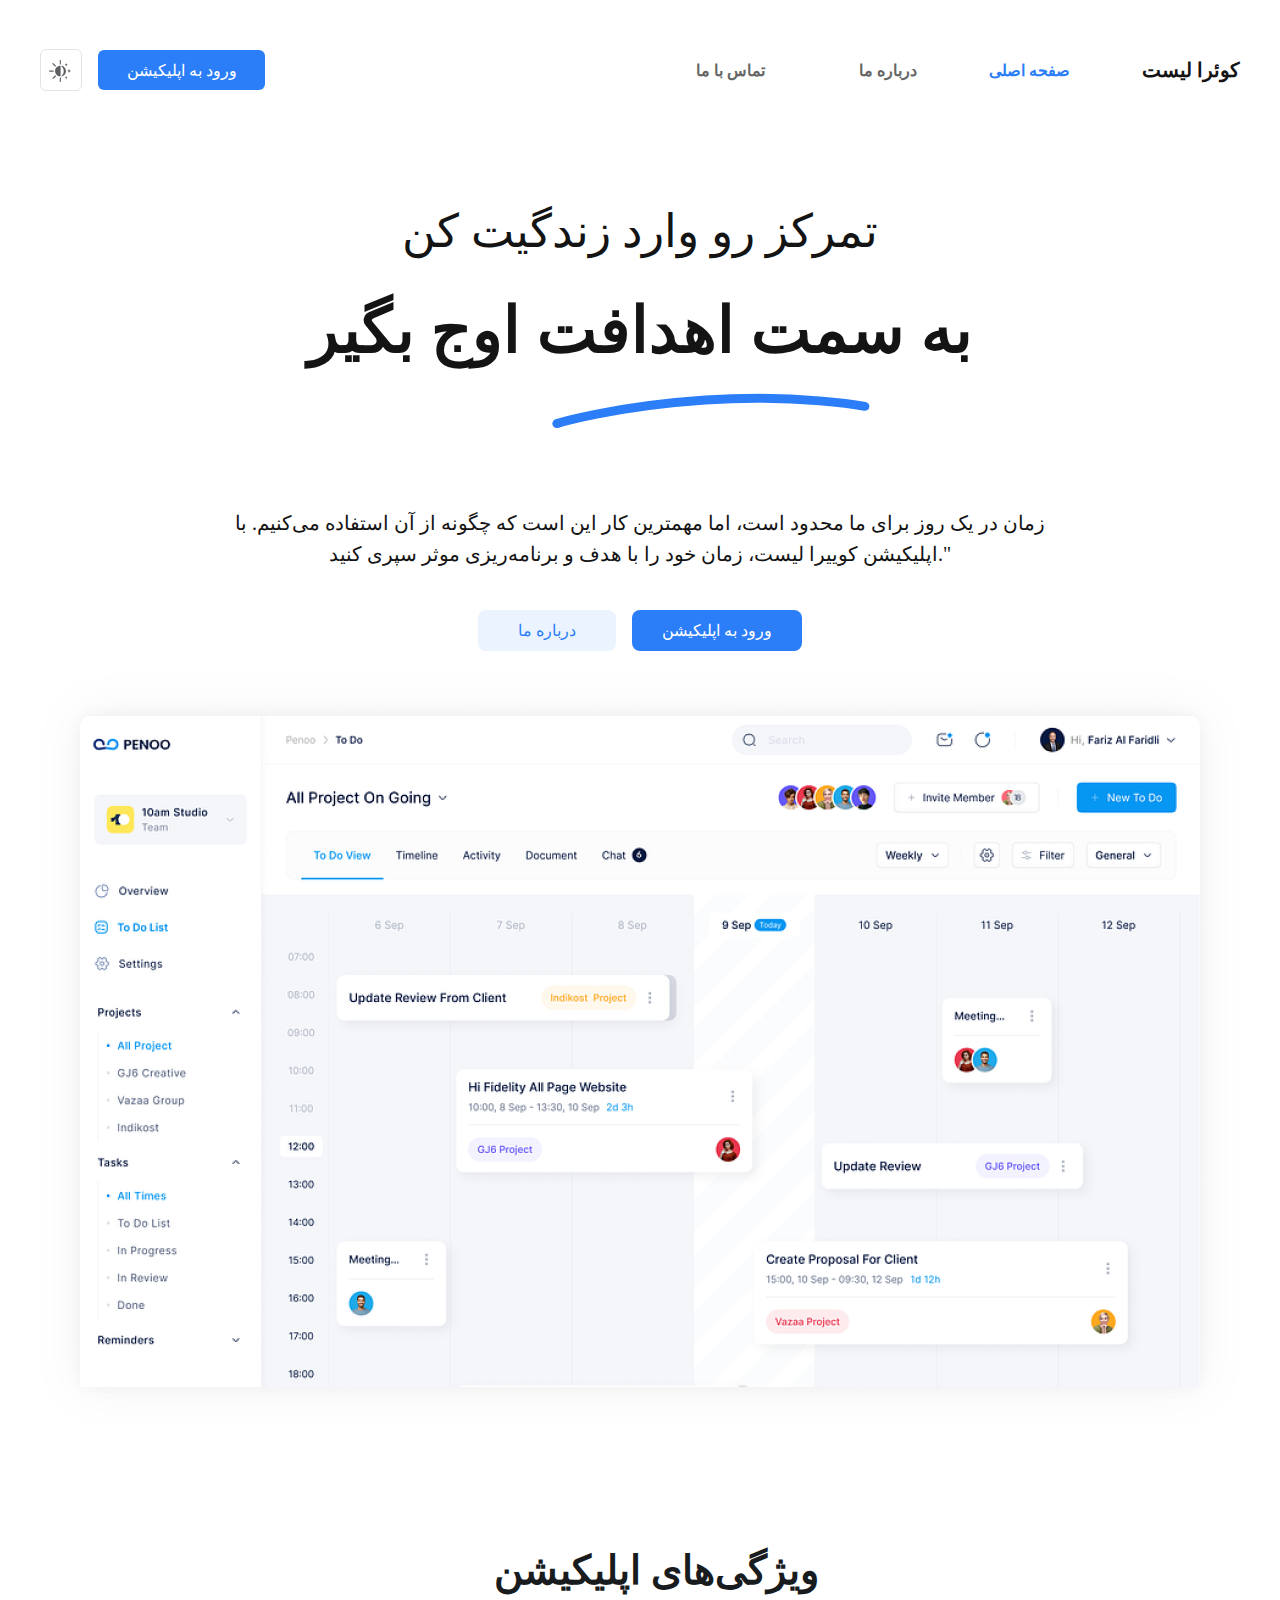
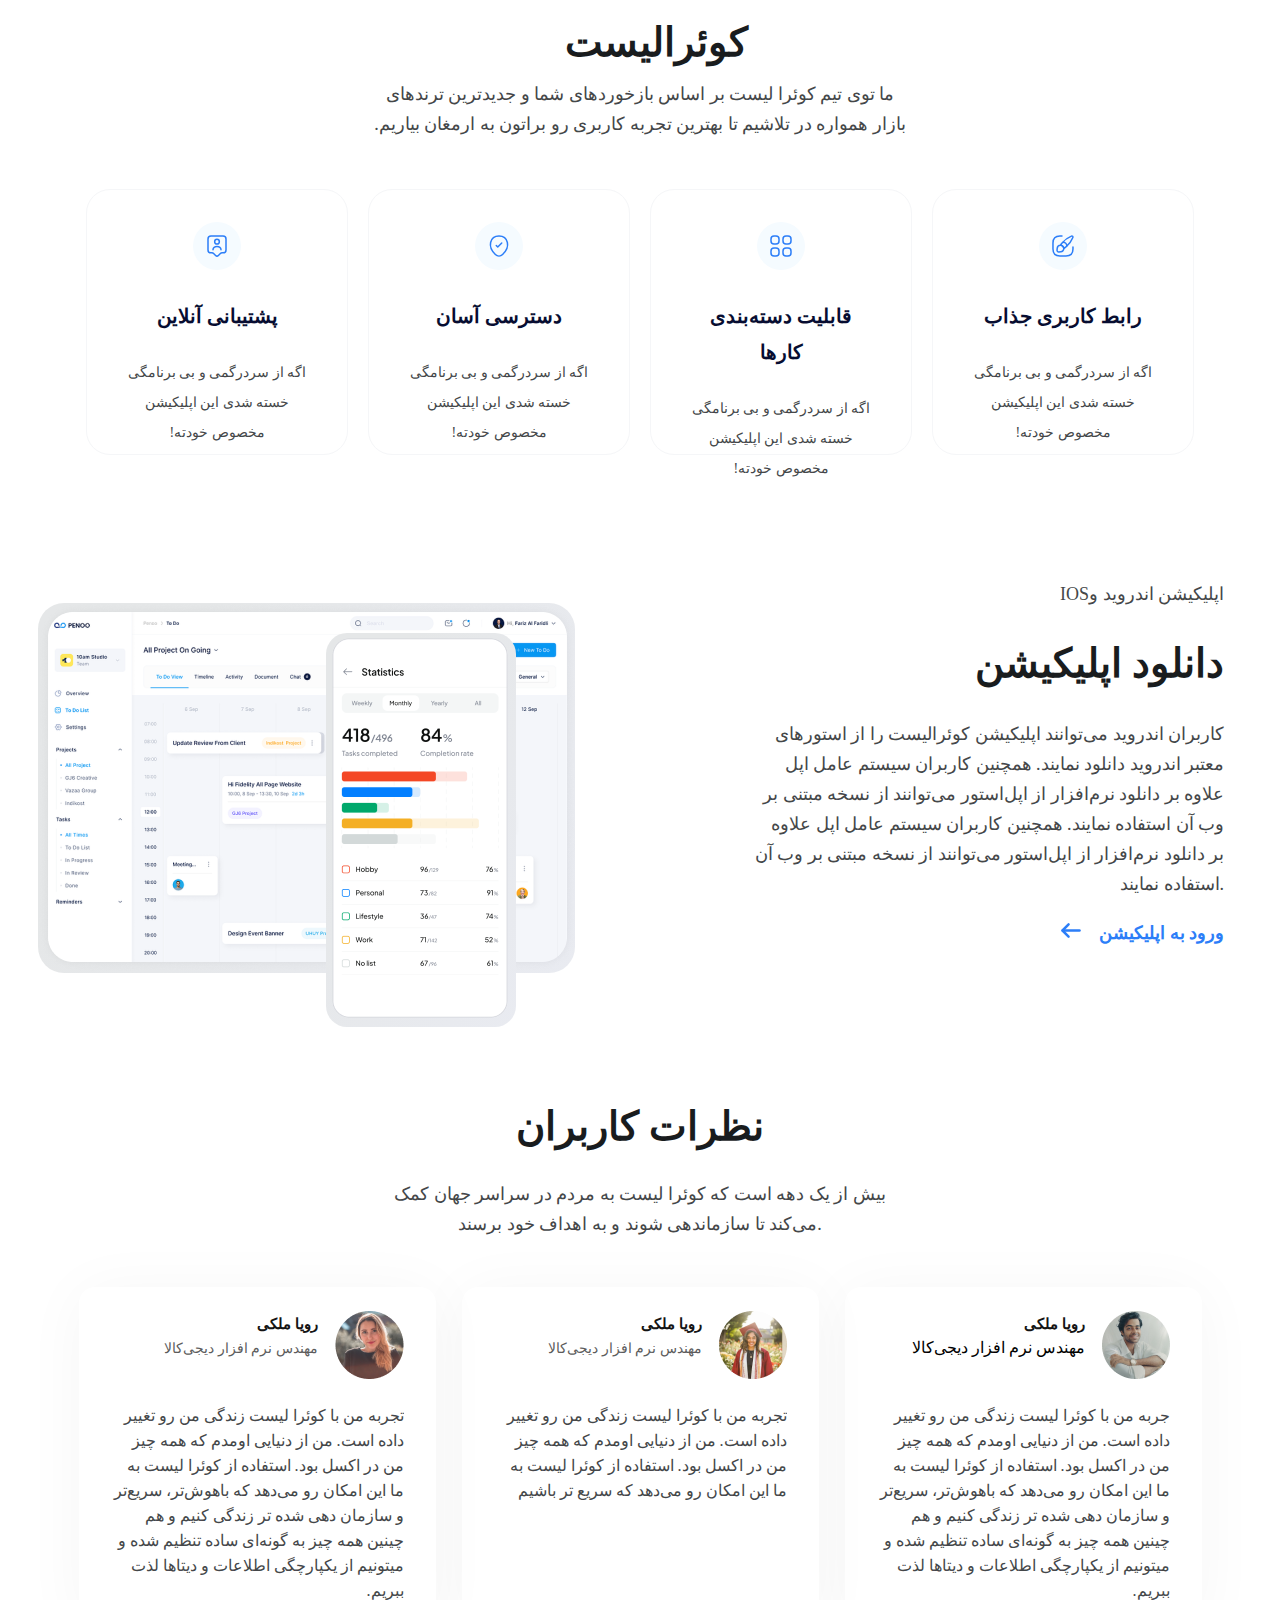
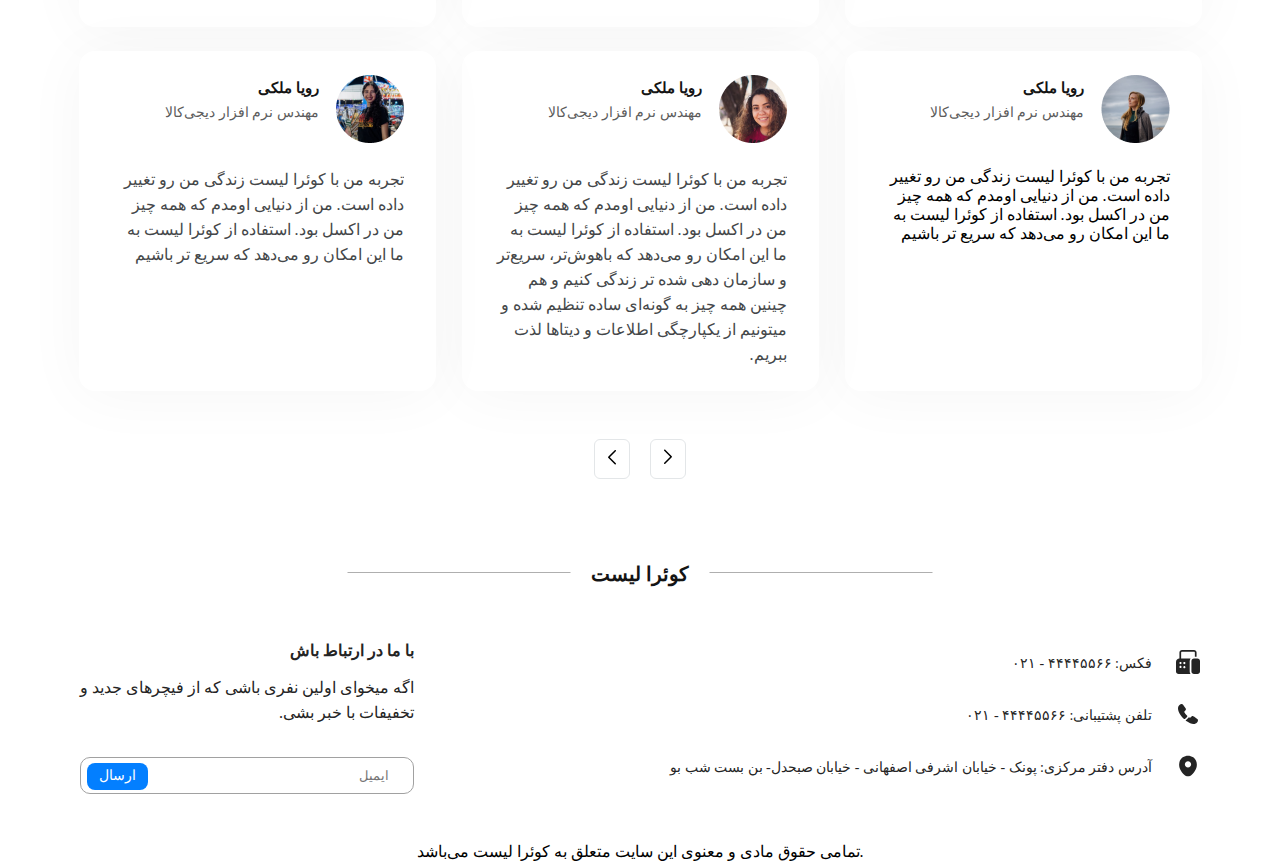
==== commit 1fb613ee: "new changes" ====
--- a/index.html
+++ b/index.html
@@ -12,6 +12,13 @@
     <header>
         <div class="header" dir="rtl">
             <div class="header_menu" dir="rtl">
+                <div class="header_menu_icon">
+                    <svg width="24" height="25" viewBox="0 0 24 25" fill="none" xmlns="http://www.w3.org/2000/svg">
+                        <path d="M3 7.5H21" stroke="#292D32" stroke-width="1.5" stroke-linecap="round"/>
+                        <path d="M3 12.5H21" stroke="#292D32" stroke-width="1.5" stroke-linecap="round"/>
+                        <path d="M3 17.5H21" stroke="#292D32" stroke-width="1.5" stroke-linecap="round"/>
+                        </svg>                        
+                </div>
                 <a href="#" class="header_menu_list">کوئرا لیست</a>
                 <div class="header_menu_options">
                     <a href="#" class="header_menu_options_main"> صفحه اصلی</a>
@@ -40,23 +47,14 @@
             </div>
         </div>
     </header>
-    
+
     <main class="body">
         <div class="container_titles">
-            <!-- <div class="container_titles_circle1">
-                <svg width="452" height="452" viewBox="0 0 452 452" fill="none" xmlns="http://www.w3.org/2000/svg">
-                    <ellipse opacity="0.6" cx="226" cy="226" rx="226" ry="226" transform="rotate(-180 226 226)" fill="url(#paint0_linear_46_703)"/>
-                    <defs>
-                    <linearGradient id="paint0_linear_46_703" x1="209" y1="110" x2="300.593" y2="375.842" gradientUnits="userSpaceOnUse">
-                    <stop stop-color="#EFEBFF" stop-opacity="0"/>
-                    <stop offset="1" stop-color="#E0EDFF"/>
-                    </linearGradient>
-                    </defs>
-                    </svg>                
-            </div> -->
             <div class="container_titles_background">
-                <h3 class="container_titles_background_h3">تمرکز رو وارد زندگیت کن</h3>
-                <h1 class="container_titles_background_h1">به سمت اهدافت اوج بگیر</h1>
+                <!-- <div class="container_titles_background_text"> -->
+                    <h3 class="container_titles_background_h3">تمرکز رو وارد زندگیت کن</h3>
+                    <h1 class="container_titles_background_h1">به سمت اهدافت اوج بگیر</h1>
+                <!-- </div> -->
                 <div class="container_titles_background_star1">
                     <svg width="32" height="32" viewBox="0 0 32 32" fill="none" xmlns="http://www.w3.org/2000/svg">
                         <path fill-rule="evenodd" clip-rule="evenodd" d="M14.157 1.31813C14.7572 -0.43938 17.2428 -0.439375 17.843 1.31813L21.1112 10.8888L30.6819 14.157C32.4394 14.7572 32.4394 17.2428 30.6819 17.843L21.1112 21.1112L17.843 30.6819C17.2428 32.4394 14.7572 32.4394 14.157 30.6819L10.8888 21.1112L1.31813 17.843C-0.43938 17.2428 -0.439375 14.7572 1.31813 14.157L10.8888 10.8888L14.157 1.31813Z" fill="#2C7EF8"/>
@@ -72,6 +70,11 @@
                         <path d="M4.92736 31.3433C4.92736 31.3433 61.4186 13.7984 153.28 7.12406C245.142 0.449703 312.841 12.5664 312.841 12.5664" stroke="#2C7EF8" stroke-width="9" stroke-linecap="round"/>
                     </svg>                        
                 </div>
+                <!-- <div class="container_titles_background_line1">
+                    <svg width="108" height="11" viewBox="0 0 108 11" fill="none" xmlns="http://www.w3.org/2000/svg">
+                        <path d="M1.99931 8.78032C1.99931 8.78032 21.2148 3.73979 52.1342 2.87587C83.0537 2.01195 105.585 7.09068 105.585 7.09068" stroke="#2C7EF8" stroke-width="4" stroke-linecap="round"/>
+                        </svg>                                               
+                </div> -->
             </div>
             <div class="container_titles_discription">
                 <h4 class="container_titles_discription_h4">زمان در یک روز برای ما محدود است، اما مهمترین کار این است که چگونه از آن استفاده می‌کنیم. با اپلیکیشن کوییرا لیست، زمان خود را با هدف و برنامه‌ریزی موثر سپری کنید."</h4>
@@ -86,8 +89,10 @@
             <div class="container_discription">
                 <img class="container_discription_image" src="./images/iamage2.png" alt="اپلیکیشن">
                 <div class="container_discription_features" dir="rtl">
-                    <h2 class="container_discription_features_h2">ویژگی‌های اپلیکیشن کوئرالیست</h2>
-                    <h4 class="container_discription_features_h4">ما توی تیم کوئرا لیست بر اساس بازخوردهای شما و جدیدترین ترندهای بازار همواره در تلاشیم تا بهترین تجربه کاربری رو براتون به ارمغان بیاریم.</h4>
+                    <div class="container_discription_features_text">
+                        <h2 class="container_discription_features_h2">ویژگی‌های اپلیکیشن کوئرالیست</h2>
+                        <h4 class="container_discription_features_h4">ما توی تیم کوئرا لیست بر اساس بازخوردهای شما و جدیدترین ترندهای بازار همواره در تلاشیم تا بهترین تجربه کاربری رو براتون به ارمغان بیاریم.</h4>
+                    </div>
                     <div class="container_discription_features_items">
                         <div class="container_discription_features_items_1">
                             <div class="container_discription_features_items_1_logo">
@@ -157,14 +162,15 @@
                 </div>
                 <div class="container_discription_download">
                     <div class="container_discription_download_images">
-                        <img src="./images/image1.png" alt="اپلیکیشن" class="container_discription_download_image1">
-                        <div class="container_discription_download_imgcover1"></div>
-                        <img src="./images/image2.png" alt="اپلیکیشن" class="container_discription_download_image2">
-                        <div class="container_discription_download_imgcover2"></div>
+                        <img src="./images/image1.png" alt="اپلیکیشن" class="container_discription_download_images_image1">
+                        <div class="container_discription_download_images_imgcover1"></div>
+                        <img src="./images/image2.png" alt="اپلیکیشن" class="container_discription_download_images_image2">
+                        <div class="container_discription_download_images_imgcover2"></div>
                     </div>
                     <div class="container_discription_download_text">
                         <div class="container_discription_download_text_h5">IOSاپلیکیشن اندروید و </div>
                         <div class="container_discription_download_text_titr">دانلود اپلیکیشن</div>
+                        <!-- <img src="./images/Mobile_clay_mockup.png" alt="اپلیکیشن" class="container_discription_download_text_imageR"> -->
                         <div class="container_discription_download_text_body">کاربران اندروید می‌توانند اپلیکیشن کوئرالیست را از استورهای معتبر اندروید دانلود نمایند. همچنین کاربران سیستم عامل اپل علاوه بر دانلود نرم‌افزار از اپل‌استور می‌توانند از نسخه مبتنی بر وب آن استفاده نمایند.
                             همچنین کاربران سیستم عامل اپل علاوه بر دانلود نرم‌افزار از اپل‌استور می‌توانند از نسخه مبتنی بر وب آن استفاده نمایند.</div>
                             <div class="container_discription_download_text_link">
@@ -285,15 +291,28 @@
             <div class="footer_body" dir="rtl">
                 <div class="footer_body_details">
                     <div class="footer_body_details_ways">
-                        <img class="footer_body_details_ways_logo" src="./images/fluent_fax-20-filled.png">
+                        <div class="footer_body_details_ways_logo">
+                            <svg width="24" height="24" viewBox="0 0 24 24" fill="none" xmlns="http://www.w3.org/2000/svg">
+                                <path d="M3.42857 2.57143C3.42857 1.88944 3.69949 1.23539 4.18173 0.753154C4.66396 0.270918 5.31801 0 6 0H18C18.682 0 19.336 0.270918 19.8183 0.753154C20.3005 1.23539 20.5714 1.88944 20.5714 2.57143V6.85714H18.8571V2.57143C18.8571 2.3441 18.7668 2.12608 18.6061 1.96534C18.4453 1.80459 18.2273 1.71429 18 1.71429H6C5.77267 1.71429 5.55465 1.80459 5.39391 1.96534C5.23316 2.12608 5.14286 2.3441 5.14286 2.57143V8.57143H14.5714C14.0139 9.31269 13.713 10.2154 13.7143 11.1429V21.4286C13.7143 22.3937 14.0331 23.2834 14.5714 24H2.57143C1.88944 24 1.23539 23.7291 0.753154 23.2468C0.270918 22.7646 0 22.1106 0 21.4286V12C0 11.0907 0.361223 10.2186 1.00421 9.57563C1.64719 8.93265 2.51926 8.57143 3.42857 8.57143V2.57143ZM5.57143 13.0714C5.57143 12.7873 5.45855 12.5147 5.25761 12.3138C5.05668 12.1129 4.78416 12 4.5 12C4.21584 12 3.94332 12.1129 3.74239 12.3138C3.54145 12.5147 3.42857 12.7873 3.42857 13.0714C3.42857 13.3556 3.54145 13.6281 3.74239 13.829C3.94332 14.03 4.21584 14.1429 4.5 14.1429C4.78416 14.1429 5.05668 14.03 5.25761 13.829C5.45855 13.6281 5.57143 13.3556 5.57143 13.0714ZM5.57143 16.9286C5.57143 16.6444 5.45855 16.3719 5.25761 16.171C5.05668 15.97 4.78416 15.8571 4.5 15.8571C4.21584 15.8571 3.94332 15.97 3.74239 16.171C3.54145 16.3719 3.42857 16.6444 3.42857 16.9286C3.42857 17.2127 3.54145 17.4853 3.74239 17.6862C3.94332 17.8871 4.21584 18 4.5 18C4.78416 18 5.05668 17.8871 5.25761 17.6862C5.45855 17.4853 5.57143 17.2127 5.57143 16.9286ZM8.35714 16.0714C8.07298 16.0714 7.80046 16.1843 7.59953 16.3852C7.3986 16.5862 7.28571 16.8587 7.28571 17.1429C7.28571 17.427 7.3986 17.6995 7.59953 17.9005C7.80046 18.1014 8.07298 18.2143 8.35714 18.2143C8.6413 18.2143 8.91383 18.1014 9.11476 17.9005C9.31569 17.6995 9.42857 17.427 9.42857 17.1429C9.42857 16.8587 9.31569 16.5862 9.11476 16.3852C8.91383 16.1843 8.6413 16.0714 8.35714 16.0714ZM9.42857 13.0714C9.42857 12.7873 9.31569 12.5147 9.11476 12.3138C8.91383 12.1129 8.6413 12 8.35714 12C8.07298 12 7.80046 12.1129 7.59953 12.3138C7.3986 12.5147 7.28571 12.7873 7.28571 13.0714C7.28571 13.3556 7.3986 13.6281 7.59953 13.829C7.80046 14.03 8.07298 14.1429 8.35714 14.1429C8.6413 14.1429 8.91383 14.03 9.11476 13.829C9.31569 13.6281 9.42857 13.3556 9.42857 13.0714ZM18 8.57143C17.318 8.57143 16.664 8.84235 16.1817 9.32458C15.6995 9.80682 15.4286 10.4609 15.4286 11.1429V21.4286C15.4286 22.1106 15.6995 22.7646 16.1817 23.2468C16.664 23.7291 17.318 24 18 24H21.4286C22.1106 24 22.7646 23.7291 23.2468 23.2468C23.7291 22.7646 24 22.1106 24 21.4286V11.1429C24 10.4609 23.7291 9.80682 23.2468 9.32458C22.7646 8.84235 22.1106 8.57143 21.4286 8.57143H18Z" fill="#242424"/>
+                                </svg>                                
+                        </div>
                         <div class="footer_body_details_ways_text">فکس: ۴۴۴۴۵۵۶۶ - ۰۲۱</div>
                     </div>
                     <div class="footer_body_details_ways">
-                        <img class="footer_body_details_ways_logo" src="./images/call.png">
+                        <div class="footer_body_details_ways_logo">
+                            <svg width="24" height="24" viewBox="0 0 24 24" fill="none" xmlns="http://www.w3.org/2000/svg">
+                                <path d="M11.05 14.95L9.2 16.8C8.81 17.19 8.19 17.19 7.79 16.81C7.68 16.7 7.57 16.6 7.46 16.49C6.43 15.45 5.5 14.36 4.67 13.22C3.85 12.08 3.19 10.94 2.71 9.81C2.24 8.67 2 7.58 2 6.54C2 5.86 2.12 5.21 2.36 4.61C2.6 4 2.98 3.44 3.51 2.94C4.15 2.31 4.85 2 5.59 2C5.87 2 6.15 2.06 6.4 2.18C6.66 2.3 6.89 2.48 7.07 2.74L9.39 6.01C9.57 6.26 9.7 6.49 9.79 6.71C9.88 6.92 9.93 7.13 9.93 7.32C9.93 7.56 9.86 7.8 9.72 8.03C9.59 8.26 9.4 8.5 9.16 8.74L8.4 9.53C8.29 9.64 8.24 9.77 8.24 9.93C8.24 10.01 8.25 10.08 8.27 10.16C8.3 10.24 8.33 10.3 8.35 10.36C8.53 10.69 8.84 11.12 9.28 11.64C9.73 12.16 10.21 12.69 10.73 13.22C10.83 13.32 10.94 13.42 11.04 13.52C11.44 13.91 11.45 14.55 11.05 14.95Z" fill="#242424"/>
+                                <path d="M21.9696 18.33C21.9696 18.61 21.9196 18.9 21.8196 19.18C21.7896 19.26 21.7596 19.34 21.7196 19.42C21.5496 19.78 21.3296 20.12 21.0396 20.44C20.5496 20.98 20.0096 21.37 19.3996 21.62C19.3896 21.62 19.3796 21.63 19.3696 21.63C18.7796 21.87 18.1396 22 17.4496 22C16.4296 22 15.3396 21.76 14.1896 21.27C13.0396 20.78 11.8896 20.12 10.7496 19.29C10.3596 19 9.96961 18.71 9.59961 18.4L12.8696 15.13C13.1496 15.34 13.3996 15.5 13.6096 15.61C13.6596 15.63 13.7196 15.66 13.7896 15.69C13.8696 15.72 13.9496 15.73 14.0396 15.73C14.2096 15.73 14.3396 15.67 14.4496 15.56L15.2096 14.81C15.4596 14.56 15.6996 14.37 15.9296 14.25C16.1596 14.11 16.3896 14.04 16.6396 14.04C16.8296 14.04 17.0296 14.08 17.2496 14.17C17.4696 14.26 17.6996 14.39 17.9496 14.56L21.2596 16.91C21.5196 17.09 21.6996 17.3 21.8096 17.55C21.9096 17.8 21.9696 18.05 21.9696 18.33Z" fill="#242424"/>
+                                </svg>                                
+                        </div>
                         <div class="footer_body_details_ways_text">تلفن پشتیبانی: ۴۴۴۴۵۵۶۶ - ۰۲۱</div>
                     </div>
                     <div class="footer_body_details_ways">
-                        <img class="footer_body_details_ways_logo" src="./images/location.png">
+                        <div class="footer_body_details_ways_logo">
+                            <svg width="24" height="24" viewBox="0 0 24 24" fill="none" xmlns="http://www.w3.org/2000/svg">
+                                <path d="M20.6201 8.45C19.5701 3.83 15.5401 1.75 12.0001 1.75C12.0001 1.75 12.0001 1.75 11.9901 1.75C8.4601 1.75 4.4201 3.82 3.3701 8.44C2.2001 13.6 5.3601 17.97 8.2201 20.72C9.2801 21.74 10.6401 22.25 12.0001 22.25C13.3601 22.25 14.7201 21.74 15.7701 20.72C18.6301 17.97 21.7901 13.61 20.6201 8.45ZM12.0001 13.46C10.2601 13.46 8.8501 12.05 8.8501 10.31C8.8501 8.57 10.2601 7.16 12.0001 7.16C13.7401 7.16 15.1501 8.57 15.1501 10.31C15.1501 12.05 13.7401 13.46 12.0001 13.46Z" fill="#242424"/>
+                                </svg>
+                        </div>
                         <div class="footer_body_details_ways_text">آدرس دفتر مرکزی: پونک - خیابان اشرفی اصفهانی - خیابان صبحدل- بن بست شب بو</div>
                     </div>
                 </div>
--- a/style/header.css
+++ b/style/header.css
@@ -14,7 +14,7 @@
 }
 .header {
   margin: 0 auto;
-  max-width: 1390px;
+  max-width: 1200px;
   display: flex;
   justify-content: space-between;
   align-items: center;
@@ -29,6 +29,15 @@
   align-items: center;
   gap: 72px;
 }
+@media screen and (min-width: 360px) and (max-width: 480px) {
+  .header_menu {
+    display: flex;
+    flex-direction: row;
+    justify-content: space-between;
+    align-items: center;
+    gap: 92px;
+  }
+}
 .header_menu_list:link {
   font-size: 20px;
   line-height: 31px;
@@ -39,9 +48,31 @@
   font-weight: 600;
   cursor: pointer;
 }
+@media screen and (min-width: 360px) and (max-width: 480px) {
+  .header_menu_list:link {
+    text-align: center;
+    font-size: 16spx;
+    line-height: 25px;
+  }
+}
+.header_menu_icon {
+  display: none;
+}
+@media screen and (min-width: 360px) and (max-width: 480px) {
+  .header_menu_icon {
+    display: flex;
+    align-self: center;
+    align-items: center;
+  }
+}
 .header_menu_options {
   display: flex;
   gap: 72px;
+}
+@media screen and (min-width: 360px) and (max-width: 480px) {
+  .header_menu_options {
+    display: none;
+  }
 }
 .header_menu_options > * {
   height: 25px;
@@ -68,6 +99,11 @@
   align-items: center;
   gap: 16px;
   cursor: pointer;
+}
+@media screen and (min-width: 360px) and (max-width: 480px) {
+  .header_button {
+    display: none;
+  }
 }
 .header_button_btn {
   background-color: #2C7EF8;
--- a/style/main.css
+++ b/style/main.css
@@ -14,7 +14,7 @@
 }
 .body {
   margin: 0 auto;
-  max-width: 1390px;
+  max-width: 1024px;
 }
 .body .container_titles {
   display: flex;
@@ -118,7 +118,6 @@
 }
 .body .container_discription_image {
   margin-top: 40px;
-  height: 672px;
   filter: drop-shadow(0px 0px 24px rgba(0, 0, 0, 0.05));
   border-radius: 12px 12px 0px 0px;
 }
@@ -191,42 +190,42 @@
   flex-direction: row;
   justify-content: space-between;
   align-items: center;
+  gap: 600px;
+  margin-bottom: 20px;
+}
+.body .container_discription_download_images {
   position: relative;
 }
-.body .container_discription_download_imgcover1 {
-  position: absolute;
-  width: 535px;
-  height: 350px;
-  top: 10px;
-  left: 10px;
+.body .container_discription_download_images_imgcover1 {
+  position: absolute;
+  width: 537px;
+  height: 370px;
+  top: -160px;
+  left: -18px;
   border-radius: 26px;
   background: linear-gradient(118.11deg, #E5E7E8 22.44%, #E9EBF1 102.49%);
 }
-.body .container_discription_download_image1 {
-  position: absolute;
-  width: 530px;
-  height: 350px;
-  top: 10px;
-  left: 12px;
+.body .container_discription_download_images_image1 {
+  position: absolute;
+  top: -163px;
+  left: -20px;
   z-index: 1;
   border-radius: 25px;
 }
-.body .container_discription_download_imgcover2 {
+.body .container_discription_download_images_imgcover2 {
   position: absolute;
   width: 189.7px;
   height: 394px;
-  top: 50px;
-  left: 290px;
+  top: -130px;
+  left: 270px;
   background: linear-gradient(118.11deg, #E5E7E8 22.44%, #E9EBF1 102.49%);
   border-radius: 21px;
   z-index: 2;
 }
-.body .container_discription_download_image2 {
-  position: absolute;
-  width: 175px;
-  height: 380px;
-  top: 58px;
-  left: 298px;
+.body .container_discription_download_images_image2 {
+  position: absolute;
+  top: -125px;
+  left: 276px;
   border-radius: 17px;
   border: 0.7px 0px 0px 0px;
   z-index: 3;
@@ -234,9 +233,9 @@
 .body .container_discription_download_text {
   display: flex;
   flex-direction: column;
+  justify-content: center;
   align-items: end;
-  gap: 10px;
-  height: 390px;
+  gap: 19px;
 }
 .body .container_discription_download_text_h5 {
   font-family: "Yekan Bakh FaNum";
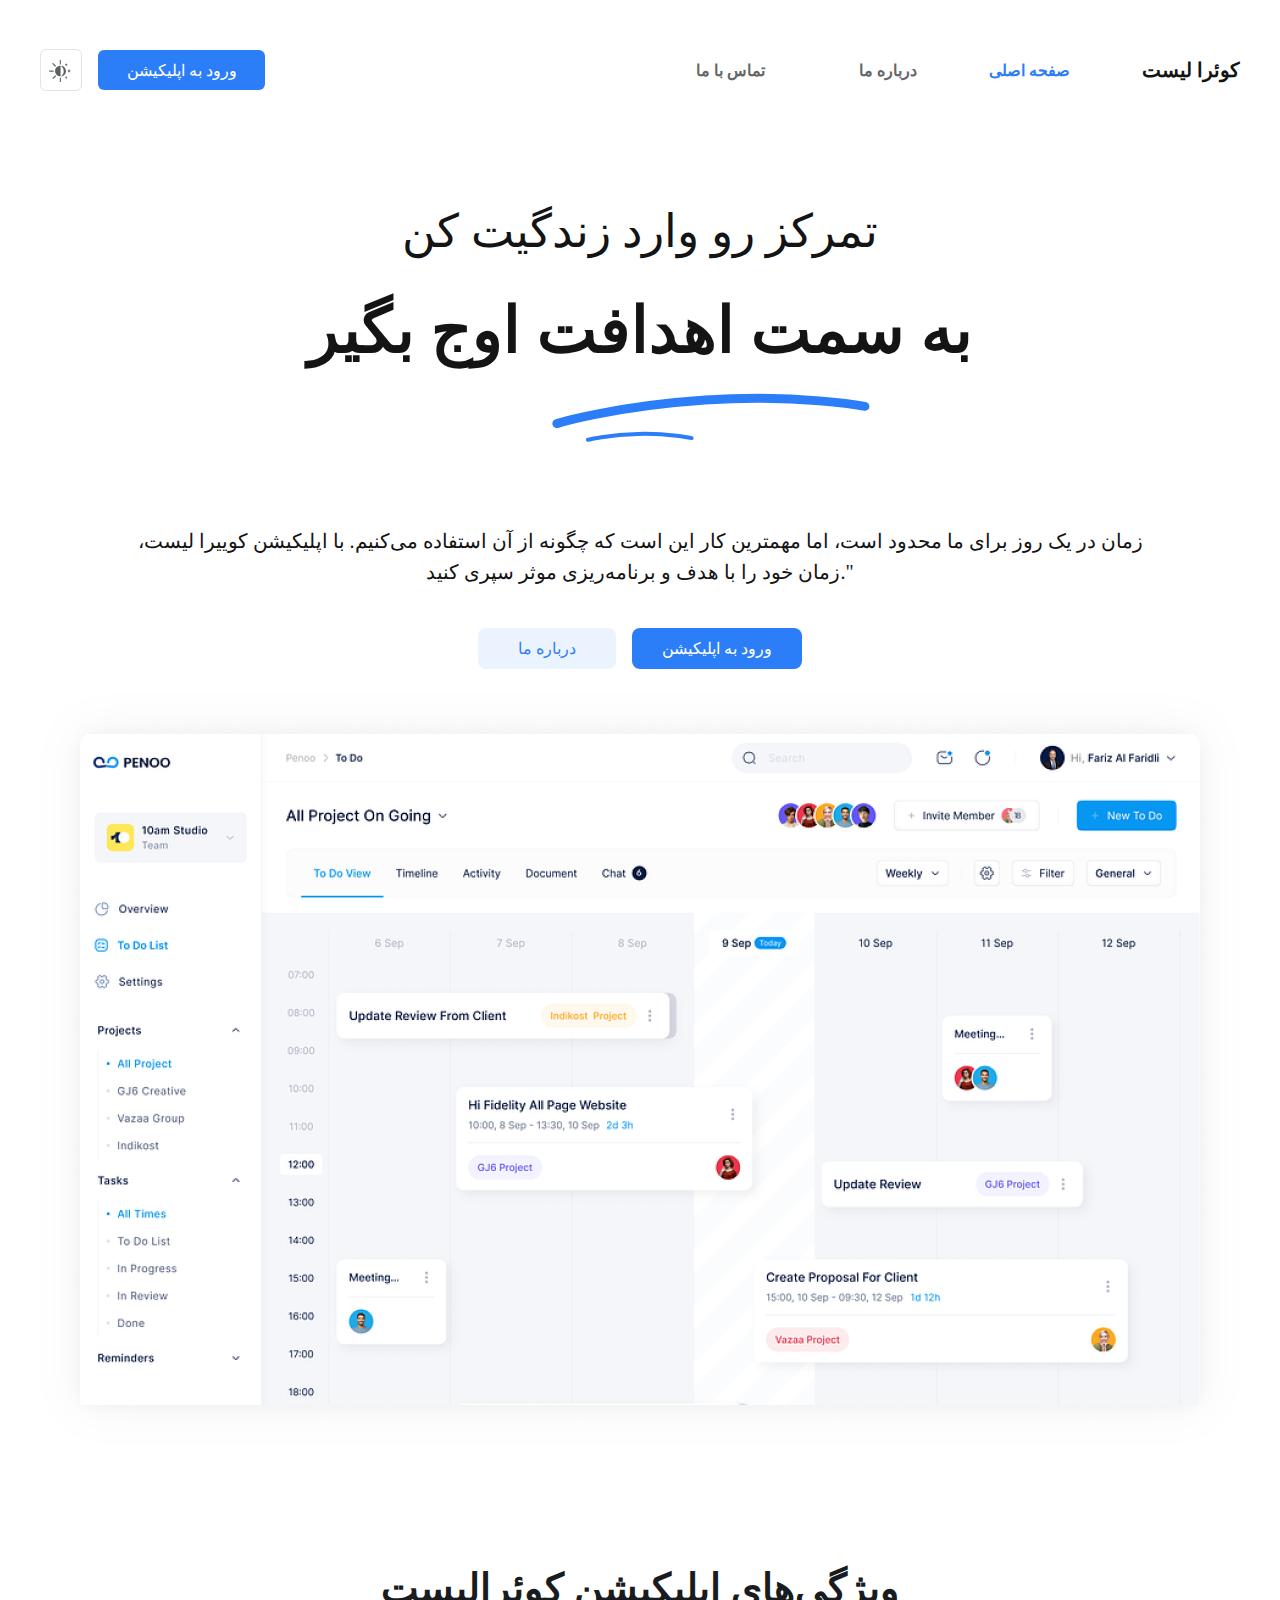
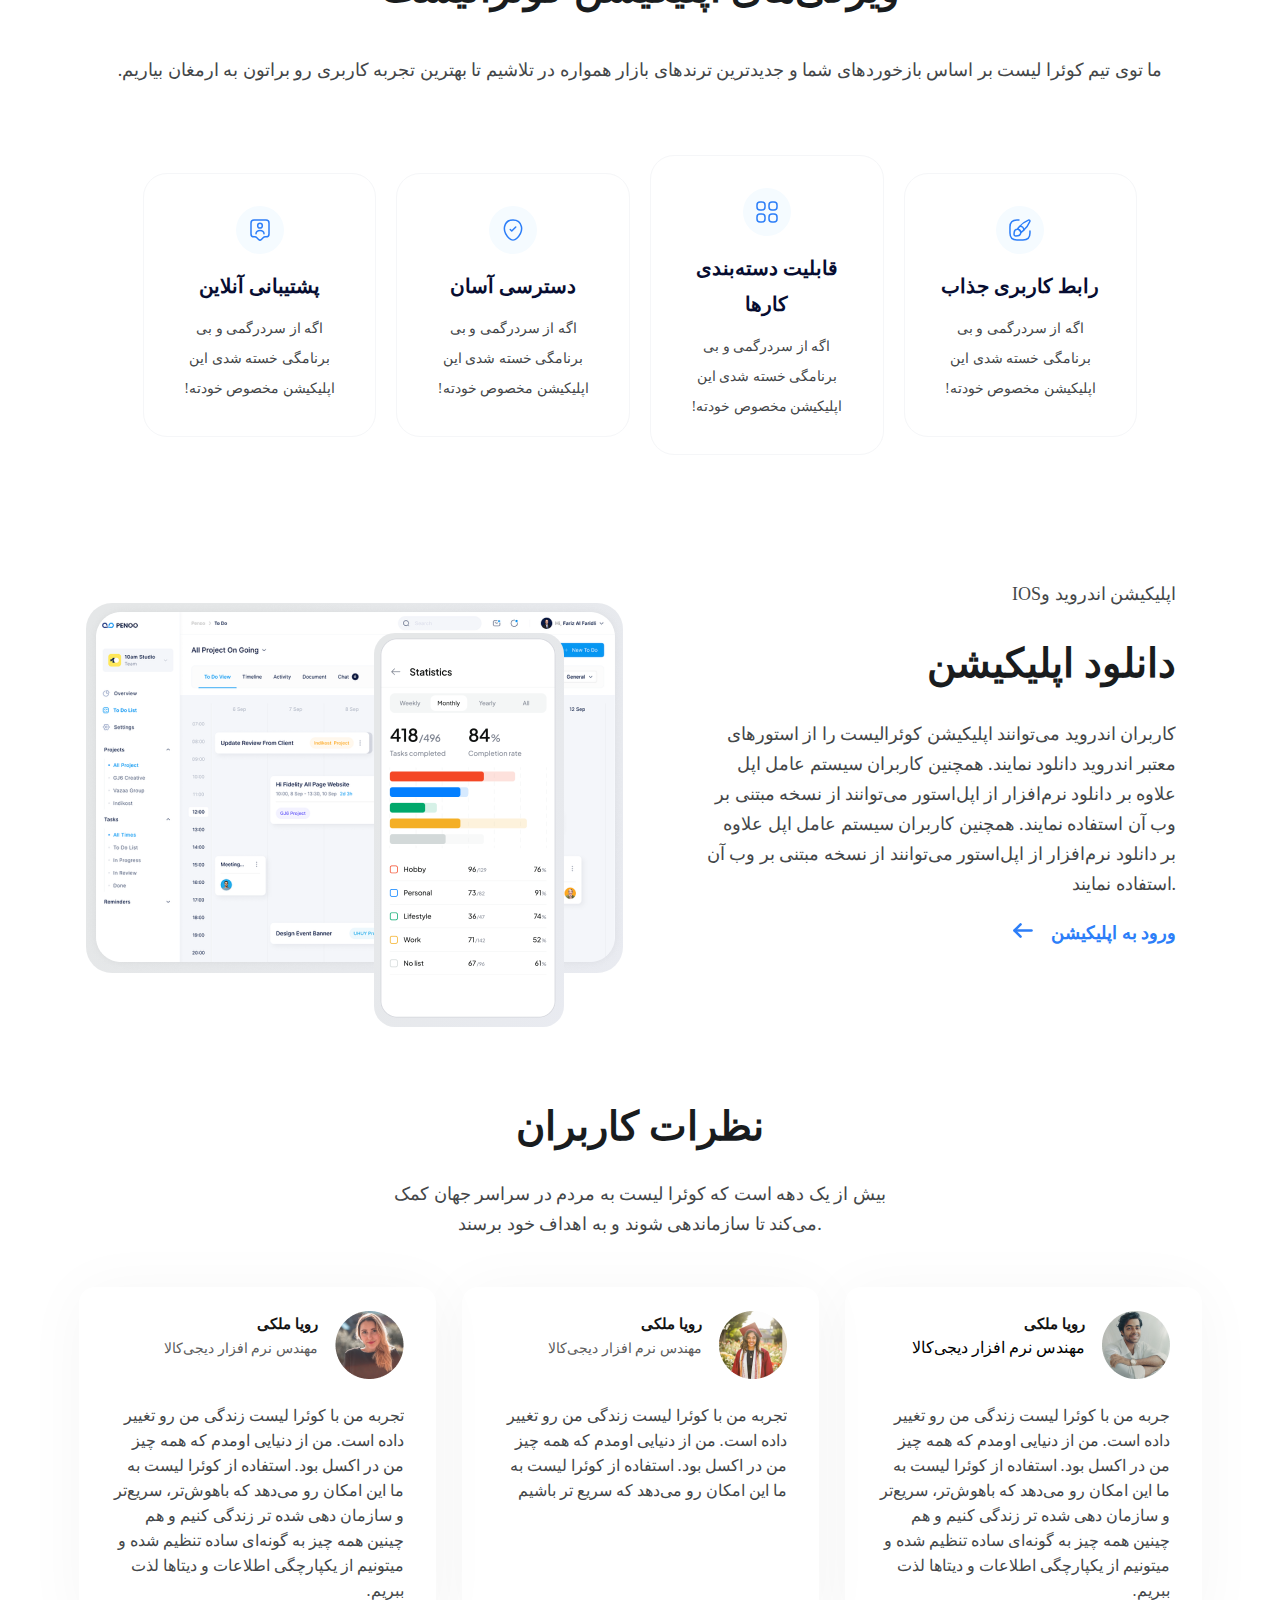
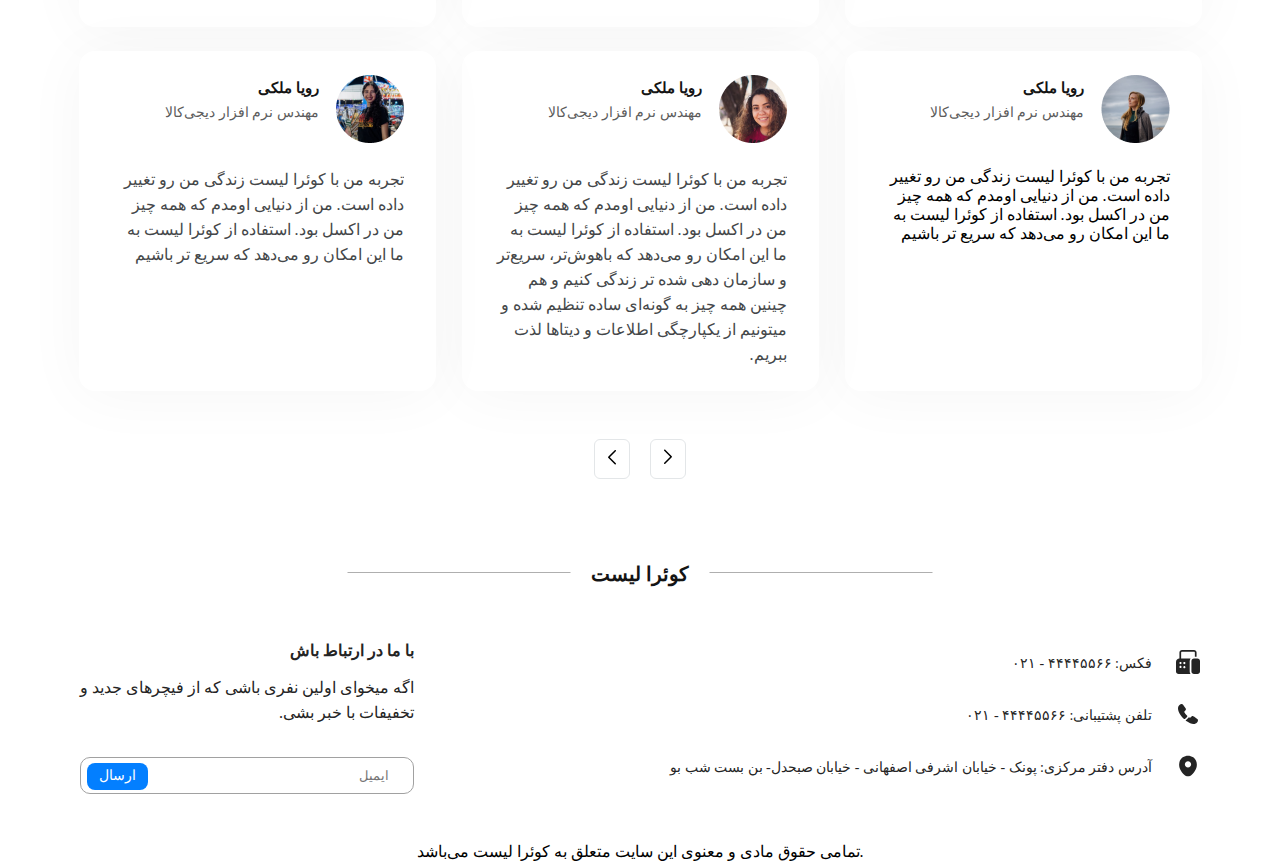
==== commit 1a93e17f: "new change" ====
--- a/index.html
+++ b/index.html
@@ -55,7 +55,7 @@
                     <h3 class="container_titles_background_h3">تمرکز رو وارد زندگیت کن</h3>
                     <h1 class="container_titles_background_h1">به سمت اهدافت اوج بگیر</h1>
                 <!-- </div> -->
-                <div class="container_titles_background_star1">
+                <!-- <div class="container_titles_background_star1">
                     <svg width="32" height="32" viewBox="0 0 32 32" fill="none" xmlns="http://www.w3.org/2000/svg">
                         <path fill-rule="evenodd" clip-rule="evenodd" d="M14.157 1.31813C14.7572 -0.43938 17.2428 -0.439375 17.843 1.31813L21.1112 10.8888L30.6819 14.157C32.4394 14.7572 32.4394 17.2428 30.6819 17.843L21.1112 21.1112L17.843 30.6819C17.2428 32.4394 14.7572 32.4394 14.157 30.6819L10.8888 21.1112L1.31813 17.843C-0.43938 17.2428 -0.439375 14.7572 1.31813 14.157L10.8888 10.8888L14.157 1.31813Z" fill="#2C7EF8"/>
                         </svg>                        
@@ -64,17 +64,17 @@
                     <svg width="32" height="32" viewBox="0 0 32 32" fill="none" xmlns="http://www.w3.org/2000/svg">
                         <path fill-rule="evenodd" clip-rule="evenodd" d="M14.157 1.31813C14.7572 -0.43938 17.2428 -0.439375 17.843 1.31813L21.1112 10.8888L30.6819 14.157C32.4394 14.7572 32.4394 17.2428 30.6819 17.843L21.1112 21.1112L17.843 30.6819C17.2428 32.4394 14.7572 32.4394 14.157 30.6819L10.8888 21.1112L1.31813 17.843C-0.43938 17.2428 -0.439375 14.7572 1.31813 14.157L10.8888 10.8888L14.157 1.31813Z" fill="#2C7EF8"/>
                         </svg>                        
-                </div>
+                </div> -->
                 <div class="container_titles_background_line">
                     <svg width="318" height="36" viewBox="0 0 318 36" fill="none" xmlns="http://www.w3.org/2000/svg">
                         <path d="M4.92736 31.3433C4.92736 31.3433 61.4186 13.7984 153.28 7.12406C245.142 0.449703 312.841 12.5664 312.841 12.5664" stroke="#2C7EF8" stroke-width="9" stroke-linecap="round"/>
                     </svg>                        
                 </div>
-                <!-- <div class="container_titles_background_line1">
+                <div class="container_titles_background_line1">
                     <svg width="108" height="11" viewBox="0 0 108 11" fill="none" xmlns="http://www.w3.org/2000/svg">
                         <path d="M1.99931 8.78032C1.99931 8.78032 21.2148 3.73979 52.1342 2.87587C83.0537 2.01195 105.585 7.09068 105.585 7.09068" stroke="#2C7EF8" stroke-width="4" stroke-linecap="round"/>
                         </svg>                                               
-                </div> -->
+                </div>
             </div>
             <div class="container_titles_discription">
                 <h4 class="container_titles_discription_h4">زمان در یک روز برای ما محدود است، اما مهمترین کار این است که چگونه از آن استفاده می‌کنیم. با اپلیکیشن کوییرا لیست، زمان خود را با هدف و برنامه‌ریزی موثر سپری کنید."</h4>
@@ -90,13 +90,13 @@
                 <img class="container_discription_image" src="./images/iamage2.png" alt="اپلیکیشن">
                 <div class="container_discription_features" dir="rtl">
                     <div class="container_discription_features_text">
-                        <h2 class="container_discription_features_h2">ویژگی‌های اپلیکیشن کوئرالیست</h2>
-                        <h4 class="container_discription_features_h4">ما توی تیم کوئرا لیست بر اساس بازخوردهای شما و جدیدترین ترندهای بازار همواره در تلاشیم تا بهترین تجربه کاربری رو براتون به ارمغان بیاریم.</h4>
+                        <h2 class="container_discription_features_text_h2">ویژگی‌های اپلیکیشن کوئرالیست</h2>
+                        <h4 class="container_discription_features_text_h4">ما توی تیم کوئرا لیست بر اساس بازخوردهای شما و جدیدترین ترندهای بازار همواره در تلاشیم تا بهترین تجربه کاربری رو براتون به ارمغان بیاریم.</h4>
                     </div>
                     <div class="container_discription_features_items">
                         <div class="container_discription_features_items_1">
+                            <!-- ----------------- -->
                             <div class="container_discription_features_items_1_logo">
-                                <div class="container_discription_features_items_1_logo_icon">
                                     <svg width="48" height="48" viewBox="0 0 48 48" fill="none" xmlns="http://www.w3.org/2000/svg">
                                         <rect width="48" height="48" rx="24" fill="#F5FBFF"/>
                                         <g clip-path="url(#clip0_46_743)">
@@ -111,14 +111,29 @@
                                         </clipPath>
                                         </defs>
                                         </svg>                   
-                                </div>
+                            </div>
+                            <div class="container_discription_features_items_1_logoR">
+                                <svg width="40" height="40" viewBox="0 0 40 40" fill="none" xmlns="http://www.w3.org/2000/svg">
+                                    <rect width="40" height="40" rx="20" fill="#F5FBFF"/>
+                                    <g clip-path="url(#clip0_46_3454)">
+                                    <path d="M19.3125 13.333H17.9792C14.6458 13.333 13.3125 14.6663 13.3125 17.9997V21.9997C13.3125 25.333 14.6458 26.6663 17.9792 26.6663H21.9792C25.3125 26.6663 26.6458 25.333 26.6458 21.9997V20.6663" stroke="#2C7EF8" stroke-linecap="round" stroke-linejoin="round"/>
+                                    <path d="M26.5824 14.3732C25.7624 16.4198 23.7024 19.2065 21.9824 20.5865L20.9291 21.4265C20.7957 21.5265 20.6624 21.6065 20.5091 21.6665C20.5091 21.5665 20.5024 21.4665 20.4891 21.3598C20.4291 20.9132 20.2291 20.4932 19.8691 20.1398C19.5024 19.7732 19.0624 19.5665 18.6091 19.5065C18.5024 19.4998 18.3957 19.4932 18.2891 19.4998C18.3491 19.3332 18.4357 19.1798 18.5491 19.0532L19.3891 17.9998C20.7691 16.2798 23.5624 14.2065 25.6024 13.3865C25.9157 13.2665 26.2224 13.3598 26.4157 13.5532C26.6157 13.7532 26.7091 14.0598 26.5824 14.3732Z" stroke="#2C7EF8" stroke-linecap="round" stroke-linejoin="round"/>
+                                    <path d="M20.5149 21.6606C20.5149 22.2473 20.2882 22.8073 19.8682 23.234C19.5415 23.5606 19.1015 23.7873 18.5749 23.854L17.2615 23.994C16.5482 24.074 15.9349 23.4673 16.0149 22.7406L16.1549 21.4273C16.2815 20.2606 17.2549 19.514 18.2949 19.494C18.4015 19.4873 18.5082 19.494 18.6149 19.5006C19.0682 19.5606 19.5082 19.7673 19.8749 20.134C20.2349 20.494 20.4349 20.9073 20.4949 21.354C20.5082 21.4606 20.5149 21.5673 20.5149 21.6606Z" stroke="#2C7EF8" stroke-linecap="round" stroke-linejoin="round"/>
+                                    <path d="M22.5501 19.9866C22.5501 18.5933 21.4234 17.46 20.0234 17.46" stroke="#2C7EF8" stroke-linecap="round" stroke-linejoin="round"/>
+                                    </g>
+                                    <defs>
+                                    <clipPath id="clip0_46_3454">
+                                    <rect width="16" height="16" fill="white" transform="translate(12 12)"/>
+                                    </clipPath>
+                                    </defs>
+                                    </svg>                                    
                             </div>
                             <div class="container_discription_features_items_1_titr">رابط کاربری جذاب</div>
                             <div class="container_discription_features_items_1_body">اگه از سردرگمی و بی برنامگی خسته شدی این اپلیکیشن مخصوص خودته!</div>
                         </div>
+                        <!-- ------------------------------------------------- -->
                         <div class="container_discription_features_items_1">
                             <div class="container_discription_features_items_1_logo">
-                                <div class="container_discription_features_items_1_logo_icon">
                                     <svg width="48" height="48" viewBox="0 0 48 48" fill="none" xmlns="http://www.w3.org/2000/svg">
                                         <rect width="48" height="48" rx="24" fill="#F5FBFF"/>
                                         <path d="M17 22H19C21 22 22 21 22 19V17C22 15 21 14 19 14H17C15 14 14 15 14 17V19C14 21 15 22 17 22Z" stroke="#2C7EF8" stroke-width="1.5" stroke-miterlimit="10" stroke-linecap="round" stroke-linejoin="round"/>
@@ -126,38 +141,61 @@
                                         <path d="M29 34H31C33 34 34 33 34 31V29C34 27 33 26 31 26H29C27 26 26 27 26 29V31C26 33 27 34 29 34Z" stroke="#2C7EF8" stroke-width="1.5" stroke-miterlimit="10" stroke-linecap="round" stroke-linejoin="round"/>
                                         <path d="M17 34H19C21 34 22 33 22 31V29C22 27 21 26 19 26H17C15 26 14 27 14 29V31C14 33 15 34 17 34Z" stroke="#2C7EF8" stroke-width="1.5" stroke-miterlimit="10" stroke-linecap="round" stroke-linejoin="round"/>
                                         </svg>                                        
-                                </div>
+                            </div>
+                            <div class="container_discription_features_items_1_logoR">
+                                <svg width="40" height="40" viewBox="0 0 40 40" fill="none" xmlns="http://www.w3.org/2000/svg">
+                                    <rect width="40" height="40" rx="20" fill="#F5FBFF"/>
+                                    <path d="M15.3335 18.6667H16.6668C18.0002 18.6667 18.6668 18 18.6668 16.6667V15.3334C18.6668 14 18.0002 13.3334 16.6668 13.3334H15.3335C14.0002 13.3334 13.3335 14 13.3335 15.3334V16.6667C13.3335 18 14.0002 18.6667 15.3335 18.6667Z" stroke="#2C7EF8" stroke-miterlimit="10" stroke-linecap="round" stroke-linejoin="round"/>
+                                    <path d="M23.3335 18.6667H24.6668C26.0002 18.6667 26.6668 18 26.6668 16.6667V15.3334C26.6668 14 26.0002 13.3334 24.6668 13.3334H23.3335C22.0002 13.3334 21.3335 14 21.3335 15.3334V16.6667C21.3335 18 22.0002 18.6667 23.3335 18.6667Z" stroke="#2C7EF8" stroke-miterlimit="10" stroke-linecap="round" stroke-linejoin="round"/>
+                                    <path d="M23.3335 26.6667H24.6668C26.0002 26.6667 26.6668 26 26.6668 24.6667V23.3334C26.6668 22 26.0002 21.3334 24.6668 21.3334H23.3335C22.0002 21.3334 21.3335 22 21.3335 23.3334V24.6667C21.3335 26 22.0002 26.6667 23.3335 26.6667Z" stroke="#2C7EF8" stroke-miterlimit="10" stroke-linecap="round" stroke-linejoin="round"/>
+                                    <path d="M15.3335 26.6667H16.6668C18.0002 26.6667 18.6668 26 18.6668 24.6667V23.3334C18.6668 22 18.0002 21.3334 16.6668 21.3334H15.3335C14.0002 21.3334 13.3335 22 13.3335 23.3334V24.6667C13.3335 26 14.0002 26.6667 15.3335 26.6667Z" stroke="#2C7EF8" stroke-miterlimit="10" stroke-linecap="round" stroke-linejoin="round"/>
+                                    </svg>                                                         
                             </div>
                              <div class="container_discription_features_items_1_titr">قابلیت دسته‌بندی کارها</div>
                              <div class="container_discription_features_items_1_body">اگه از سردرگمی و بی برنامگی خسته شدی این اپلیکیشن مخصوص خودته!</div>
                         </div>
+                        <!-- ------------------------------------------------------ -->
                         <div class="container_discription_features_items_1">
                             <div class="container_discription_features_items_1_logo">
-                                <div class="container_discription_features_items_1_logo_icon">
                                     <svg width="48" height="48" viewBox="0 0 48 48" fill="none" xmlns="http://www.w3.org/2000/svg">
                                         <rect width="48" height="48" rx="24" fill="#F5FBFF"/>
                                         <path d="M15.6197 20.49C17.5897 11.83 30.4197 11.84 32.3797 20.5C33.5297 25.58 30.3697 29.88 27.5997 32.54C25.5897 34.48 22.4097 34.48 20.3897 32.54C17.6297 29.88 14.4697 25.57 15.6197 20.49Z" stroke="#2C7EF8" stroke-width="1.5"/>
                                         <path d="M21.25 23.5L22.75 25L26.75 21" stroke="#2C7EF8" stroke-width="1.5" stroke-linecap="round" stroke-linejoin="round"/>
                                         </svg>                                        
-                                </div>
+                            </div>
+                            <div class="container_discription_features_items_1_logoR">
+                                <svg width="40" height="40" viewBox="0 0 40 40" fill="none" xmlns="http://www.w3.org/2000/svg">
+                                    <rect width="40" height="40" rx="20" fill="#F5FBFF"/>
+                                    <path d="M14.4133 17.66C15.7266 11.8867 24.28 11.8934 25.5866 17.6667C26.3533 21.0534 24.2466 23.92 22.4 25.6934C21.06 26.9867 18.94 26.9867 17.5933 25.6934C15.7533 23.92 13.6466 21.0467 14.4133 17.66Z" stroke="#2C7EF8"/>
+                                    <path d="M18.1665 19.6667L19.1665 20.6667L21.8332 18" stroke="#2C7EF8" stroke-linecap="round" stroke-linejoin="round"/>
+                                    </svg>                                                             
                             </div>
                              <div class="container_discription_features_items_1_titr">دسترسی آسان</div>
                              <div class="container_discription_features_items_1_body">اگه از سردرگمی و بی برنامگی خسته شدی این اپلیکیشن مخصوص خودته!</div>
                         </div>
+                        <!-- ---------------------------------------- -->
                         <div class="container_discription_features_items_1">
                             <div class="container_discription_features_items_1_logo">
-                                <div class="container_discription_features_items_1_logo_cover">
                                     <svg width="48" height="48" viewBox="0 0 48 48" fill="none" xmlns="http://www.w3.org/2000/svg">
                                         <rect width="48" height="48" rx="24" fill="#F5FBFF"/>
                                         <path d="M30 30.86H29.24C28.44 30.86 27.68 31.17 27.12 31.73L25.41 33.42C24.63 34.19 23.36 34.19 22.58 33.42L20.87 31.73C20.31 31.17 19.54 30.86 18.75 30.86H18C16.34 30.86 15 29.53 15 27.89V16.98C15 15.34 16.34 14.01 18 14.01H30C31.66 14.01 33 15.34 33 16.98V27.89C33 29.52 31.66 30.86 30 30.86Z" stroke="#2C7EF8" stroke-width="1.5" stroke-miterlimit="10" stroke-linecap="round" stroke-linejoin="round"/>
                                         <path d="M23.9999 22.0001C25.2868 22.0001 26.33 20.9569 26.33 19.67C26.33 18.3832 25.2868 17.3401 23.9999 17.3401C22.7131 17.3401 21.6699 18.3832 21.6699 19.67C21.6699 20.9569 22.7131 22.0001 23.9999 22.0001Z" stroke="#2C7EF8" stroke-width="1.5" stroke-linecap="round" stroke-linejoin="round"/>
                                         <path d="M28 27.6601C28 25.8601 26.21 24.4001 24 24.4001C21.79 24.4001 20 25.8601 20 27.6601" stroke="#2C7EF8" stroke-width="1.5" stroke-linecap="round" stroke-linejoin="round"/>
                                         </svg>                                        
-                                </div>
-                            </div>
+                            </div>
+                            <div class="container_discription_features_items_1_logoR">
+                                <svg width="40" height="40" viewBox="0 0 40 40" fill="none" xmlns="http://www.w3.org/2000/svg">
+                                    <rect width="40" height="40" rx="20" fill="#F5FBFF"/>
+                                    <path d="M24 24.5734H23.4933C22.96 24.5734 22.4533 24.78 22.08 25.1534L20.94 26.28C20.42 26.7934 19.5733 26.7934 19.0533 26.28L17.9133 25.1534C17.54 24.78 17.0267 24.5734 16.5 24.5734H16C14.8933 24.5734 14 23.6867 14 22.5934V15.3134C14 14.22 14.8933 13.3334 16 13.3334H24C25.1067 13.3334 26 14.22 26 15.3134V22.5867C26 23.68 25.1067 24.5734 24 24.5734Z" stroke="#2C7EF8" stroke-miterlimit="10" stroke-linecap="round" stroke-linejoin="round"/>
+                                    <path d="M20.0467 17.9667C20.02 17.9667 19.98 17.9667 19.9467 17.9667C19.2467 17.94 18.6934 17.3734 18.6934 16.6667C18.6934 15.9467 19.2734 15.3667 19.9934 15.3667C20.7134 15.3667 21.2934 15.9534 21.2934 16.6667C21.3 17.3734 20.7467 17.9467 20.0467 17.9667Z" stroke="#2C7EF8" stroke-linecap="round" stroke-linejoin="round"/>
+                                    <path d="M18.1665 19.9734C17.2798 20.5667 17.2798 21.5334 18.1665 22.1267C19.1731 22.8001 20.8265 22.8001 21.8331 22.1267C22.7198 21.5334 22.7198 20.5667 21.8331 19.9734C20.8265 19.3067 19.1798 19.3067 18.1665 19.9734Z" stroke="#2C7EF8" stroke-linecap="round" stroke-linejoin="round"/>
+                                    </svg>                                    
+                            </div>
+                            <div class="container_discription_features_items_1_logoR"></div>
                              <div class="container_discription_features_items_1_titr">پشتیبانی آنلاین</div>
                              <div class="container_discription_features_items_1_body">اگه از سردرگمی و بی برنامگی خسته شدی این اپلیکیشن مخصوص خودته!</div>
                         </div>
+                        <!-- --------------------------------------------------------- -->
                     </div>
                 </div>
                 <div class="container_discription_download">
@@ -170,7 +208,7 @@
                     <div class="container_discription_download_text">
                         <div class="container_discription_download_text_h5">IOSاپلیکیشن اندروید و </div>
                         <div class="container_discription_download_text_titr">دانلود اپلیکیشن</div>
-                        <!-- <img src="./images/Mobile_clay_mockup.png" alt="اپلیکیشن" class="container_discription_download_text_imageR"> -->
+                        <img src="./images/Mobile_clay_mockup.png" alt="اپلیکیشن" class="container_discription_download_text_imageR">
                         <div class="container_discription_download_text_body">کاربران اندروید می‌توانند اپلیکیشن کوئرالیست را از استورهای معتبر اندروید دانلود نمایند. همچنین کاربران سیستم عامل اپل علاوه بر دانلود نرم‌افزار از اپل‌استور می‌توانند از نسخه مبتنی بر وب آن استفاده نمایند.
                             همچنین کاربران سیستم عامل اپل علاوه بر دانلود نرم‌افزار از اپل‌استور می‌توانند از نسخه مبتنی بر وب آن استفاده نمایند.</div>
                             <div class="container_discription_download_text_link">
--- a/style/header.css
+++ b/style/header.css
@@ -21,6 +21,12 @@
   height: 40px;
   background: #FFFFFF;
   margin-top: 50px;
+}
+@media screen and (min-width: 360px) and (max-width: 480px) {
+  .header {
+    margin: 0 auto;
+    max-width: 360px;
+  }
 }
 .header_menu {
   display: flex;
@@ -51,8 +57,10 @@
 @media screen and (min-width: 360px) and (max-width: 480px) {
   .header_menu_list:link {
     text-align: center;
-    font-size: 16spx;
+    font-size: 16px;
     line-height: 25px;
+    position: relative;
+    right: 40px;
   }
 }
 .header_menu_icon {
--- a/style/main.css
+++ b/style/main.css
@@ -16,6 +16,12 @@
   margin: 0 auto;
   max-width: 1024px;
 }
+@media screen and (min-width: 360px) and (max-width: 480px) {
+  .body {
+    margin: 0 auto;
+    max-width: 360px;
+  }
+}
 .body .container_titles {
   display: flex;
   flex-direction: column;
@@ -36,6 +42,12 @@
   line-height: 83px;
   text-align: center;
   color: #141414;
+}
+@media screen and (min-width: 360px) and (max-width: 480px) {
+  .body .container_titles_background_h3 {
+    font-size: 24px;
+    line-height: 43px;
+  }
 }
 .body .container_titles_background_h1 {
   font-family: "Abar Mid FaNum";
@@ -45,6 +57,12 @@
   line-height: 115px;
   text-align: center;
   color: #141414;
+}
+@media screen and (min-width: 360px) and (max-width: 480px) {
+  .body .container_titles_background_h1 {
+    font-size: 28px;
+    line-height: 50px;
+  }
 }
 .body .container_titles_background_line {
   transform: rotate(360.28deg);
@@ -52,15 +70,10 @@
   left: 70px;
   top: 5px;
 }
-.body .container_titles_background_star1 {
-  position: absolute;
-  right: 1600px;
-  top: 180px;
-}
-.body .container_titles_background_star2 {
-  position: absolute;
-  left: 1500px;
-  top: 400px;
+@media screen and (min-width: 360px) and (max-width: 480px) {
+  .body .container_titles_background_line {
+    display: none;
+  }
 }
 .body .container_titles_discription {
   display: flex;
@@ -69,7 +82,6 @@
   gap: 40px;
 }
 .body .container_titles_discription_h4 {
-  width: 827px;
   font-family: "Yekan Bakh FaNum";
   font-style: normal;
   font-weight: 400;
@@ -77,11 +89,18 @@
   line-height: 31px;
   color: #141414;
 }
+@media screen and (min-width: 360) and (max-width: 480px) {
+  .body .container_titles_discription_h4 {
+    font-size: 12px;
+    line-height: 19px;
+    text-align: center;
+  }
+}
 .body .container_titles_discription_btn {
   display: flex;
   flex-direction: row;
   justify-content: center;
-  align-items: center;
+  align-items: flex-start;
   gap: 16px;
 }
 .body .container_titles_discription_btn_btn {
@@ -114,22 +133,53 @@
 .body .container_discription {
   display: flex;
   flex-direction: column;
+  justify-content: center;
+  align-items: center;
   gap: 124px;
+}
+@media screen and (min-width: 360px) and (max-width: 480px) {
+  .body .container_discription {
+    gap: 25px;
+  }
 }
 .body .container_discription_image {
   margin-top: 40px;
   filter: drop-shadow(0px 0px 24px rgba(0, 0, 0, 0.05));
   border-radius: 12px 12px 0px 0px;
 }
+@media screen and (min-width: 360px) and (max-width: 480px) {
+  .body .container_discription_image {
+    max-width: 340px;
+    width: 50%;
+    height: auto;
+  }
+}
 .body .container_discription_features {
   display: flex;
   flex-direction: column;
   justify-content: center;
   align-items: center;
-  gap: 20px;
-}
-.body .container_discription_features_h2 {
-  width: 508px;
+  gap: 40px;
+}
+@media screen and (min-width: 360px) and (max-width: 480px) {
+  .body .container_discription_features {
+    gap: 10px;
+  }
+}
+.body .container_discription_features_text {
+  display: flex;
+  flex-direction: column;
+  align-items: center;
+  justify-content: center;
+  text-align: center;
+  gap: 30px;
+}
+@media screen and (max-width: 360px) {
+  .body .container_discription_features_text {
+    gap: 2px;
+  }
+}
+.body .container_discription_features_text_h2 {
   font-family: "Abar Mid FaNum";
   font-style: normal;
   font-weight: 600;
@@ -138,8 +188,13 @@
   text-align: center;
   color: #191C1E;
 }
-.body .container_discription_features_h4 {
-  width: 540px;
+@media screen and (min-width: 360px) and (max-width: 480px) {
+  .body .container_discription_features_text_h2 {
+    font-size: 20px;
+    line-height: 72px;
+  }
+}
+.body .container_discription_features_text_h4 {
   margin-bottom: 30px;
   font-family: "Yekan Bakh FaNum";
   font-style: normal;
@@ -149,33 +204,81 @@
   text-align: center;
   color: #444749;
 }
+@media screen and (min-width: 360px) and (max-width: 480px) {
+  .body .container_discription_features_text_h4 {
+    font-size: 10px;
+    line-height: 15px;
+    width: 312px;
+  }
+}
 .body .container_discription_features_items {
   display: flex;
   flex-direction: row;
   justify-content: center;
   align-items: center;
+  flex-wrap: wrap;
   gap: 20px;
+  max-width: 1440px;
+}
+@media screen and (min-width: 360px) and (max-width: 480px) {
+  .body .container_discription_features_items {
+    gap: 10px;
+  }
 }
 .body .container_discription_features_items_1 {
   display: flex;
   flex-direction: column;
   align-items: center;
-  gap: 24px;
+  justify-content: center;
+  flex-wrap: wrap;
+  gap: 10px;
   border: 1px solid #F5F6F8;
   border-radius: 24px;
-  padding: 32px 40px;
-  width: 262px;
-  height: 266px;
+  width: 20%;
+  padding: 32px 32px 32px 32px;
+}
+@media screen and (min-width: 360px) and (max-width: 480px) {
+  .body .container_discription_features_items_1 {
+    max-width: 440px;
+    width: 40%;
+    gap: 2px;
+    padding: 5px 3px 5px 3px;
+  }
+}
+.body .container_discription_features_items_1_logo {
+  display: block;
+}
+@media screen and (min-width: 360px) and (max-width: 480px) {
+  .body .container_discription_features_items_1_logo {
+    display: none;
+  }
+}
+.body .container_discription_features_items_1_logoR {
+  display: none;
+}
+@media screen and (min-width: 360px) and (max-width: 480px) {
+  .body .container_discription_features_items_1_logoR {
+    display: block;
+  }
 }
 .body .container_discription_features_items_1_titr {
   font-family: "Abar Mid FaNum";
   font-style: normal;
+  justify-content: center;
   color: #070D31;
   text-align: center;
   font-weight: 700;
   font-size: 20px;
   line-height: 36px;
 }
+@media screen and (min-width: 360px) and (max-width: 480px) {
+  .body .container_discription_features_items_1_titr {
+    font-size: 12px;
+    line-height: 18px;
+    width: 75px;
+    height: 32px;
+  }
+}
 .body .container_discription_features_items_1_body {
   font-family: "Yekan Bakh FaNum";
   font-style: normal;
@@ -185,6 +288,14 @@
   font-size: 14px;
   line-height: 30px;
 }
+@media screen and (min-width: 360px) and (max-width: 480px) {
+  .body .container_discription_features_items_1_body {
+    font-size: 10px;
+    line-height: 16px;
+    height: 65px;
+    width: 88px;
+  }
+}
 .body .container_discription_download {
   display: flex;
   flex-direction: row;
@@ -195,6 +306,11 @@
 }
 .body .container_discription_download_images {
   position: relative;
+}
+@media screen and (min-width: 360px) and (max-width: 480px) {
+  .body .container_discription_download_images {
+    display: none;
+  }
 }
 .body .container_discription_download_images_imgcover1 {
   position: absolute;
@@ -237,6 +353,15 @@
   align-items: end;
   gap: 19px;
 }
+@media screen and (min-width: 360px) and (max-width: 480px) {
+  .body .container_discription_download_text {
+    display: flex;
+    flex-direction: column;
+    justify-content: center;
+    align-items: center;
+    gap: 8px;
+  }
+}
 .body .container_discription_download_text_h5 {
   font-family: "Yekan Bakh FaNum";
   font-style: normal;
@@ -246,8 +371,14 @@
   font-size: 18px;
   line-height: 30px;
 }
+@media screen and (min-width: 360px) and (max-width: 480px) {
+  .body .container_discription_download_text_h5 {
+    font-size: 10px;
+    line-height: 15px;
+    text-align: center;
+  }
+}
 .body .container_discription_download_text_titr {
-  width: 267px;
   font-family: "Abar Mid FaNum";
   font-style: normal;
   text-align: right;
@@ -256,6 +387,21 @@
   font-size: 40px;
   line-height: 72px;
 }
+@media screen and (min-width: 360px) and (max-width: 480px) {
+  .body .container_discription_download_text_titr {
+    font-size: 20px;
+    line-height: 50px;
+    text-align: center;
+  }
+}
+.body .container_discription_download_text_imageR {
+  display: none;
+}
+@media screen and (max-width: 360px) {
+  .body .container_discription_download_text_imageR {
+    display: block;
+  }
+}
 .body .container_discription_download_text_body {
   width: 472px;
   font-family: "Yekan Bakh FaNum";
@@ -265,6 +411,14 @@
   font-weight: 400;
   font-size: 18px;
   line-height: 30px;
+}
+@media screen and (min-width: 360px) and (max-width: 480px) {
+  .body .container_discription_download_text_body {
+    font-size: 10px;
+    line-height: 15px;
+    width: 312px;
+    text-align: center;
+  }
 }
 .body .container_discription_download_text_link {
   display: flex;
@@ -287,6 +441,12 @@
   align-items: center;
   justify-content: center;
   gap: 48px;
+}
+@media screen and (min-width: 360px) and (max-width: 480px) {
+  .body .container_discription_comments {
+    gap: 24px;
+    max-width: 240px;
+  }
 }
 .body .container_discription_comments_titr {
   display: flex;
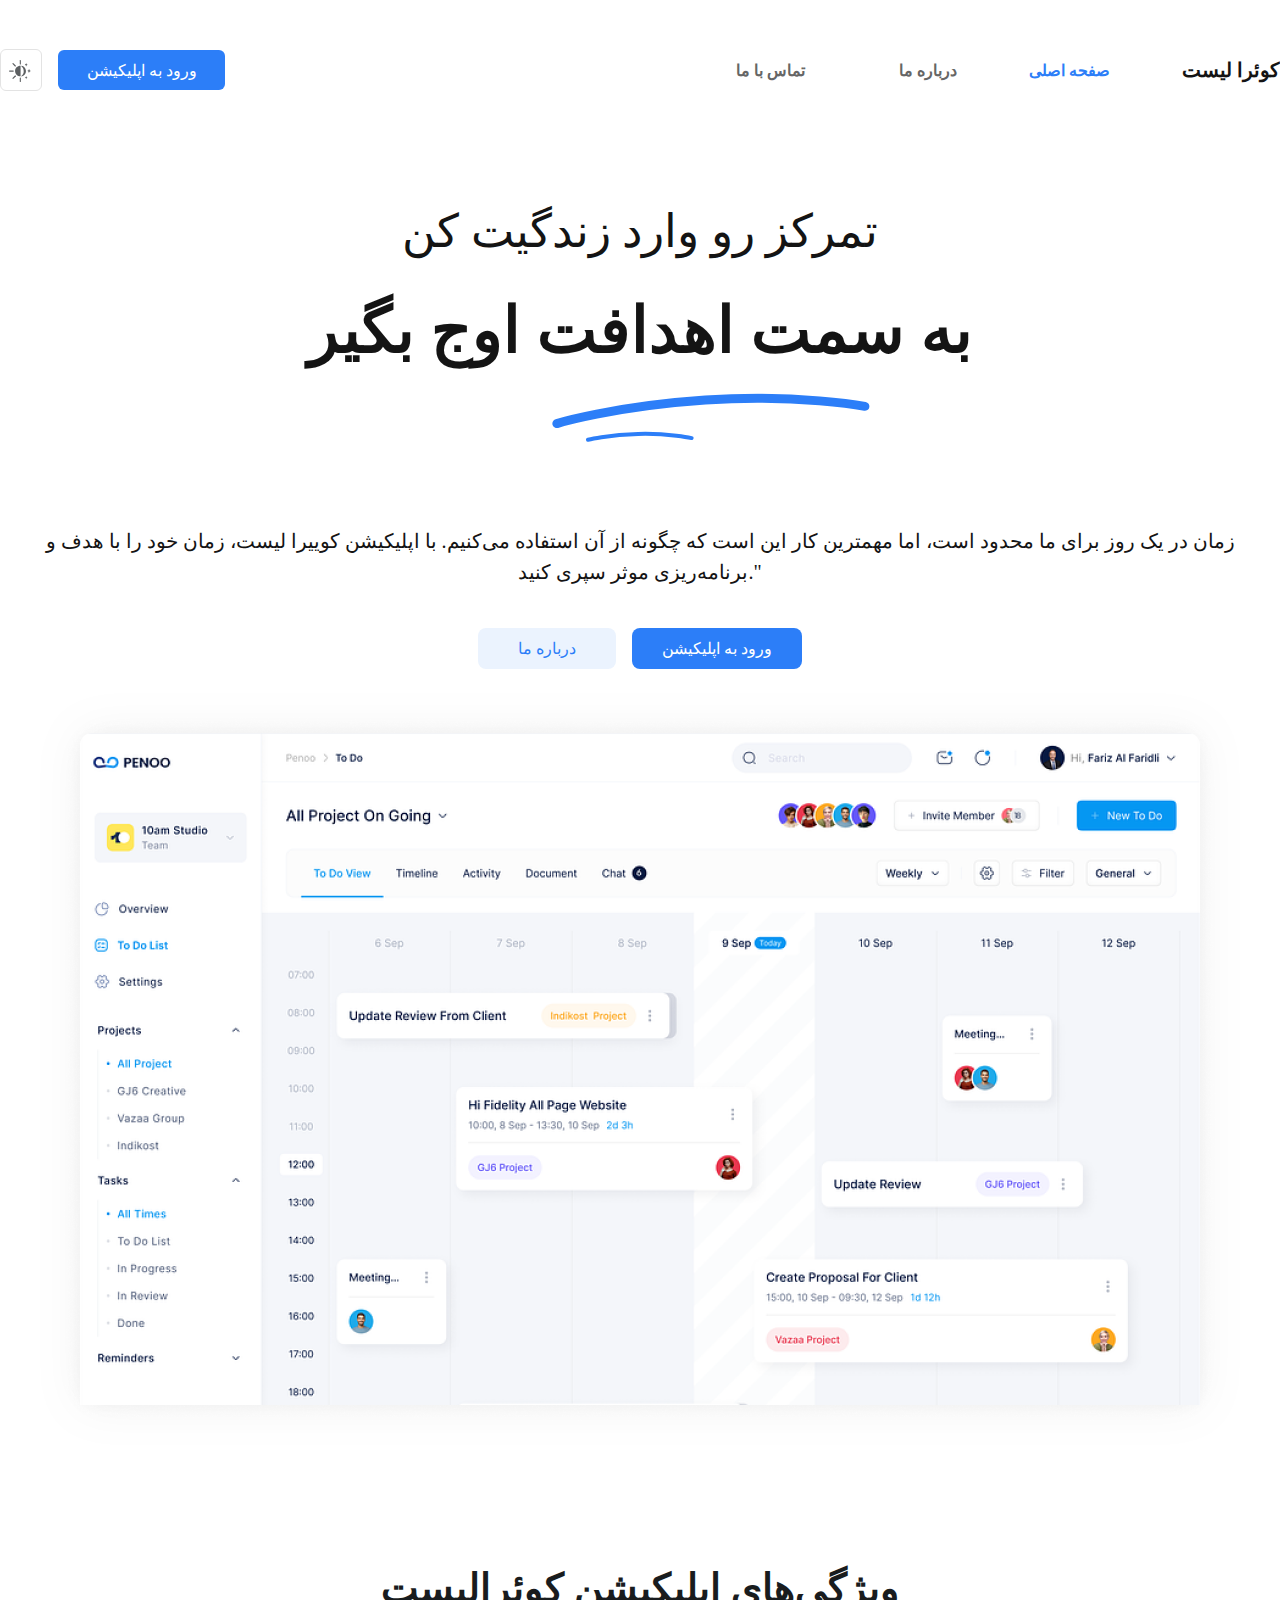
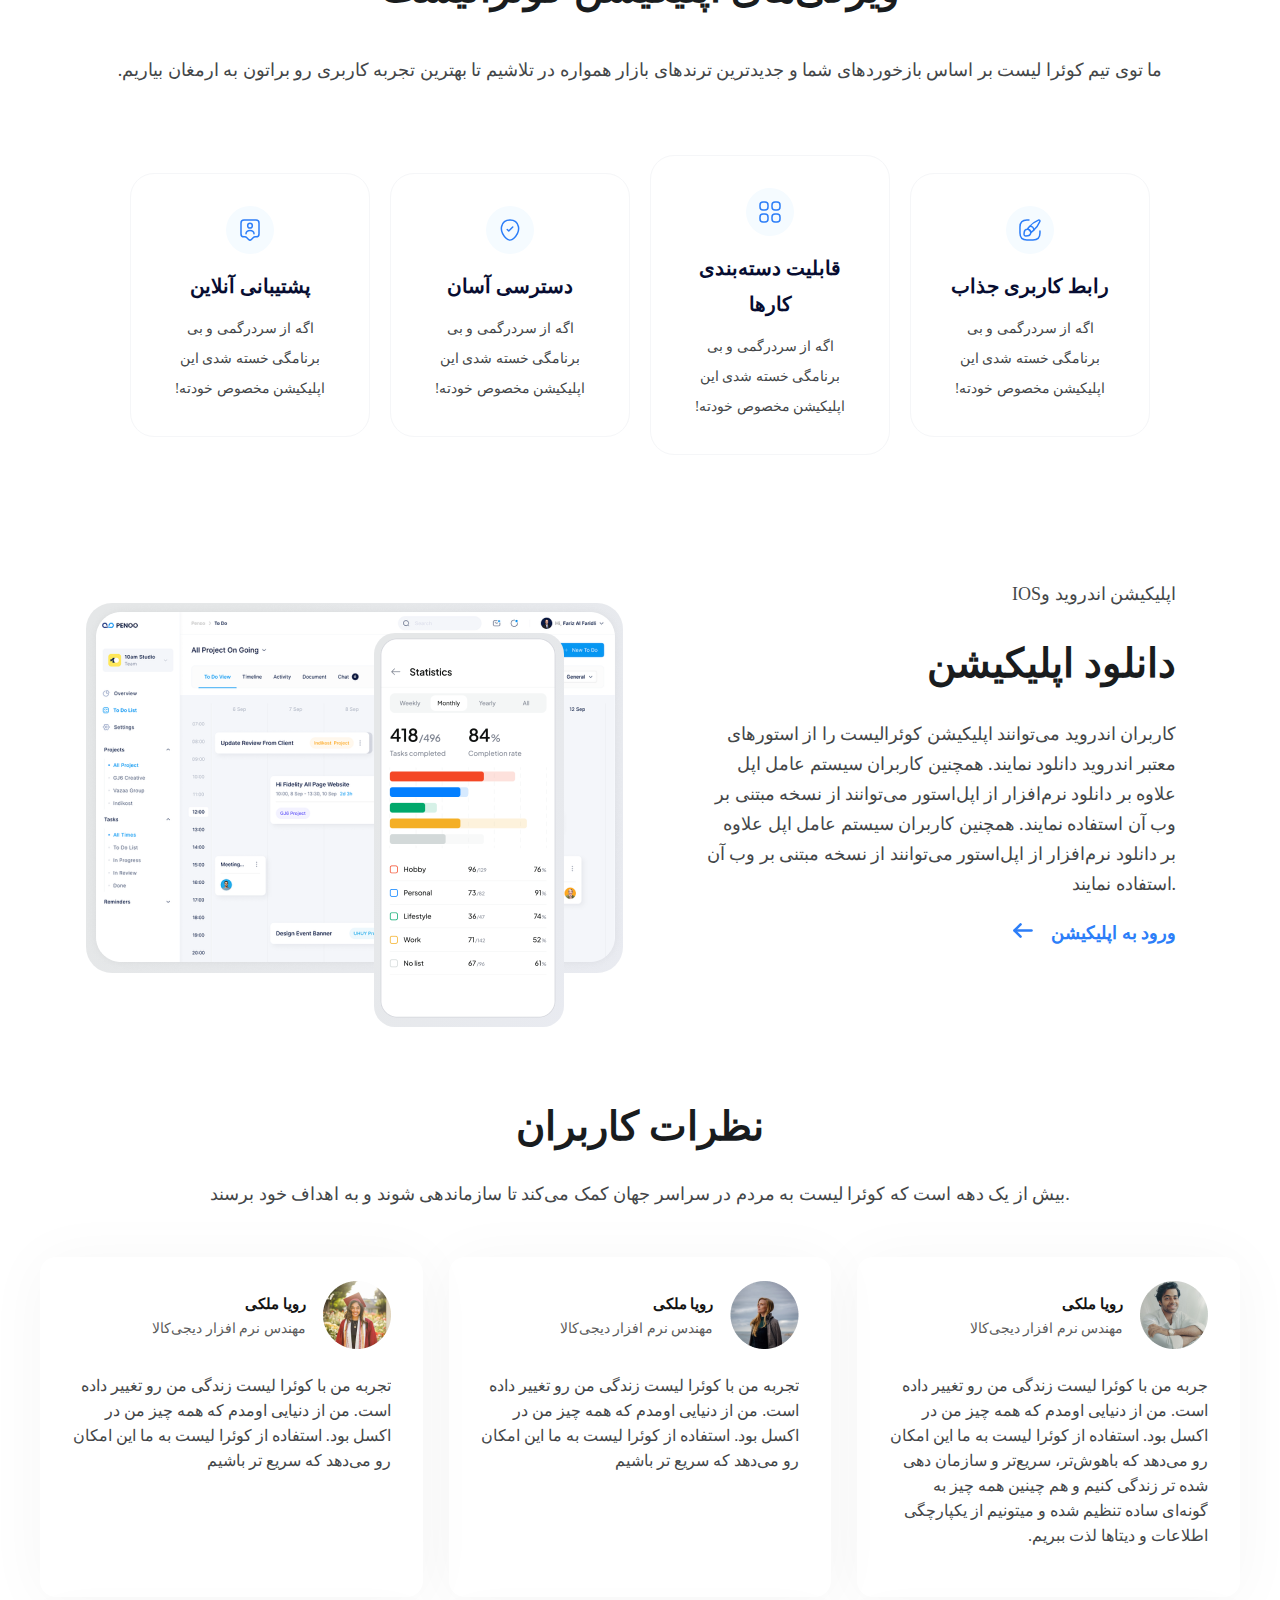
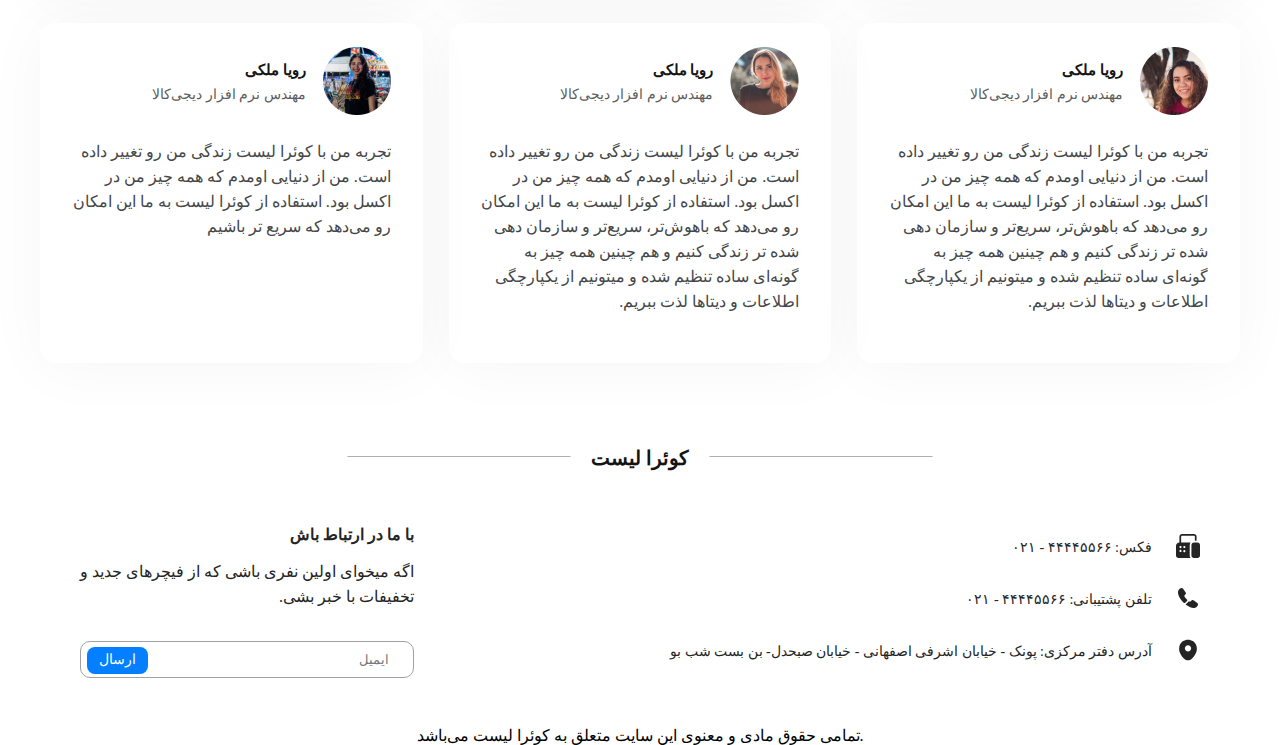
==== commit 0c53b22e: "new" ====
--- a/index.html
+++ b/index.html
@@ -49,11 +49,11 @@
     </header>
 
     <main class="body">
-        <div class="container_titles">
-            <div class="container_titles_background">
+        <div class="body_container_titles">
+            <div class="body_container_titles_background">
                 <!-- <div class="container_titles_background_text"> -->
-                    <h3 class="container_titles_background_h3">تمرکز رو وارد زندگیت کن</h3>
-                    <h1 class="container_titles_background_h1">به سمت اهدافت اوج بگیر</h1>
+                    <h3 class="body_container_titles_background_h3">تمرکز رو وارد زندگیت کن</h3>
+                    <h1 class="body_container_titles_background_h1">به سمت اهدافت اوج بگیر</h1>
                 <!-- </div> -->
                 <!-- <div class="container_titles_background_star1">
                     <svg width="32" height="32" viewBox="0 0 32 32" fill="none" xmlns="http://www.w3.org/2000/svg">
@@ -65,38 +65,38 @@
                         <path fill-rule="evenodd" clip-rule="evenodd" d="M14.157 1.31813C14.7572 -0.43938 17.2428 -0.439375 17.843 1.31813L21.1112 10.8888L30.6819 14.157C32.4394 14.7572 32.4394 17.2428 30.6819 17.843L21.1112 21.1112L17.843 30.6819C17.2428 32.4394 14.7572 32.4394 14.157 30.6819L10.8888 21.1112L1.31813 17.843C-0.43938 17.2428 -0.439375 14.7572 1.31813 14.157L10.8888 10.8888L14.157 1.31813Z" fill="#2C7EF8"/>
                         </svg>                        
                 </div> -->
-                <div class="container_titles_background_line">
+                <div class="body_container_titles_background_line">
                     <svg width="318" height="36" viewBox="0 0 318 36" fill="none" xmlns="http://www.w3.org/2000/svg">
                         <path d="M4.92736 31.3433C4.92736 31.3433 61.4186 13.7984 153.28 7.12406C245.142 0.449703 312.841 12.5664 312.841 12.5664" stroke="#2C7EF8" stroke-width="9" stroke-linecap="round"/>
                     </svg>                        
                 </div>
-                <div class="container_titles_background_line1">
+                <div class="body_container_titles_background_line1">
                     <svg width="108" height="11" viewBox="0 0 108 11" fill="none" xmlns="http://www.w3.org/2000/svg">
                         <path d="M1.99931 8.78032C1.99931 8.78032 21.2148 3.73979 52.1342 2.87587C83.0537 2.01195 105.585 7.09068 105.585 7.09068" stroke="#2C7EF8" stroke-width="4" stroke-linecap="round"/>
                         </svg>                                               
                 </div>
             </div>
-            <div class="container_titles_discription">
-                <h4 class="container_titles_discription_h4">زمان در یک روز برای ما محدود است، اما مهمترین کار این است که چگونه از آن استفاده می‌کنیم. با اپلیکیشن کوییرا لیست، زمان خود را با هدف و برنامه‌ریزی موثر سپری کنید."</h4>
-                <div class="container_titles_discription_btn">
-                    <button class="container_titles_discription_btn_aboutUs">درباره ما</button>
-                    <button class="container_titles_discription_btn_btn">ورود به اپلیکیشن</button>
+            <div class="body_container_titles_discription">
+                <h4 class="body_container_titles_discription_h4">زمان در یک روز برای ما محدود است، اما مهمترین کار این است که چگونه از آن استفاده می‌کنیم. با اپلیکیشن کوییرا لیست، زمان خود را با هدف و برنامه‌ریزی موثر سپری کنید."</h4>
+                <div class="body_container_titles_discription_btn">
+                    <button class="body_container_titles_discription_btn_aboutUs">درباره ما</button>
+                    <button class="body_container_titles_discription_btn_btn">ورود به اپلیکیشن</button>
                 </div>
             </div>
         </div>
 
-        <div class="container">
-            <div class="container_discription">
-                <img class="container_discription_image" src="./images/iamage2.png" alt="اپلیکیشن">
-                <div class="container_discription_features" dir="rtl">
-                    <div class="container_discription_features_text">
-                        <h2 class="container_discription_features_text_h2">ویژگی‌های اپلیکیشن کوئرالیست</h2>
-                        <h4 class="container_discription_features_text_h4">ما توی تیم کوئرا لیست بر اساس بازخوردهای شما و جدیدترین ترندهای بازار همواره در تلاشیم تا بهترین تجربه کاربری رو براتون به ارمغان بیاریم.</h4>
-                    </div>
-                    <div class="container_discription_features_items">
-                        <div class="container_discription_features_items_1">
+        <div class="body_container">
+            <div class="body_container_discription">
+                <img class="body_container_discription_image" src="./images/iamage2.png" alt="اپلیکیشن">
+                <div class="body_container_discription_features" dir="rtl">
+                    <div class="body_container_discription_features_text">
+                        <h2 class="body_container_discription_features_text_h2">ویژگی‌های اپلیکیشن کوئرالیست</h2>
+                        <h4 class="body_container_discription_features_text_h4">ما توی تیم کوئرا لیست بر اساس بازخوردهای شما و جدیدترین ترندهای بازار همواره در تلاشیم تا بهترین تجربه کاربری رو براتون به ارمغان بیاریم.</h4>
+                    </div>
+                    <div class="body_container_discription_features_items">
+                        <div class="body_container_discription_features_items_1">
                             <!-- ----------------- -->
-                            <div class="container_discription_features_items_1_logo">
+                            <div class="body_container_discription_features_items_1_logo">
                                     <svg width="48" height="48" viewBox="0 0 48 48" fill="none" xmlns="http://www.w3.org/2000/svg">
                                         <rect width="48" height="48" rx="24" fill="#F5FBFF"/>
                                         <g clip-path="url(#clip0_46_743)">
@@ -112,7 +112,7 @@
                                         </defs>
                                         </svg>                   
                             </div>
-                            <div class="container_discription_features_items_1_logoR">
+                            <div class="body_container_discription_features_items_1_logoR">
                                 <svg width="40" height="40" viewBox="0 0 40 40" fill="none" xmlns="http://www.w3.org/2000/svg">
                                     <rect width="40" height="40" rx="20" fill="#F5FBFF"/>
                                     <g clip-path="url(#clip0_46_3454)">
@@ -128,12 +128,12 @@
                                     </defs>
                                     </svg>                                    
                             </div>
-                            <div class="container_discription_features_items_1_titr">رابط کاربری جذاب</div>
-                            <div class="container_discription_features_items_1_body">اگه از سردرگمی و بی برنامگی خسته شدی این اپلیکیشن مخصوص خودته!</div>
+                            <div class="body_container_discription_features_items_1_titr">رابط کاربری جذاب</div>
+                            <div class="body_container_discription_features_items_1_body">اگه از سردرگمی و بی برنامگی خسته شدی این اپلیکیشن مخصوص خودته!</div>
                         </div>
                         <!-- ------------------------------------------------- -->
-                        <div class="container_discription_features_items_1">
-                            <div class="container_discription_features_items_1_logo">
+                        <div class="body_container_discription_features_items_1">
+                            <div class="body_container_discription_features_items_1_logo">
                                     <svg width="48" height="48" viewBox="0 0 48 48" fill="none" xmlns="http://www.w3.org/2000/svg">
                                         <rect width="48" height="48" rx="24" fill="#F5FBFF"/>
                                         <path d="M17 22H19C21 22 22 21 22 19V17C22 15 21 14 19 14H17C15 14 14 15 14 17V19C14 21 15 22 17 22Z" stroke="#2C7EF8" stroke-width="1.5" stroke-miterlimit="10" stroke-linecap="round" stroke-linejoin="round"/>
@@ -142,7 +142,7 @@
                                         <path d="M17 34H19C21 34 22 33 22 31V29C22 27 21 26 19 26H17C15 26 14 27 14 29V31C14 33 15 34 17 34Z" stroke="#2C7EF8" stroke-width="1.5" stroke-miterlimit="10" stroke-linecap="round" stroke-linejoin="round"/>
                                         </svg>                                        
                             </div>
-                            <div class="container_discription_features_items_1_logoR">
+                            <div class="body_container_discription_features_items_1_logoR">
                                 <svg width="40" height="40" viewBox="0 0 40 40" fill="none" xmlns="http://www.w3.org/2000/svg">
                                     <rect width="40" height="40" rx="20" fill="#F5FBFF"/>
                                     <path d="M15.3335 18.6667H16.6668C18.0002 18.6667 18.6668 18 18.6668 16.6667V15.3334C18.6668 14 18.0002 13.3334 16.6668 13.3334H15.3335C14.0002 13.3334 13.3335 14 13.3335 15.3334V16.6667C13.3335 18 14.0002 18.6667 15.3335 18.6667Z" stroke="#2C7EF8" stroke-miterlimit="10" stroke-linecap="round" stroke-linejoin="round"/>
@@ -151,31 +151,31 @@
                                     <path d="M15.3335 26.6667H16.6668C18.0002 26.6667 18.6668 26 18.6668 24.6667V23.3334C18.6668 22 18.0002 21.3334 16.6668 21.3334H15.3335C14.0002 21.3334 13.3335 22 13.3335 23.3334V24.6667C13.3335 26 14.0002 26.6667 15.3335 26.6667Z" stroke="#2C7EF8" stroke-miterlimit="10" stroke-linecap="round" stroke-linejoin="round"/>
                                     </svg>                                                         
                             </div>
-                             <div class="container_discription_features_items_1_titr">قابلیت دسته‌بندی کارها</div>
-                             <div class="container_discription_features_items_1_body">اگه از سردرگمی و بی برنامگی خسته شدی این اپلیکیشن مخصوص خودته!</div>
+                             <div class="body_container_discription_features_items_1_titr">قابلیت دسته‌بندی کارها</div>
+                             <div class="body_container_discription_features_items_1_body">اگه از سردرگمی و بی برنامگی خسته شدی این اپلیکیشن مخصوص خودته!</div>
                         </div>
                         <!-- ------------------------------------------------------ -->
-                        <div class="container_discription_features_items_1">
-                            <div class="container_discription_features_items_1_logo">
+                        <div class="body_container_discription_features_items_1">
+                            <div class="body_container_discription_features_items_1_logo">
                                     <svg width="48" height="48" viewBox="0 0 48 48" fill="none" xmlns="http://www.w3.org/2000/svg">
                                         <rect width="48" height="48" rx="24" fill="#F5FBFF"/>
                                         <path d="M15.6197 20.49C17.5897 11.83 30.4197 11.84 32.3797 20.5C33.5297 25.58 30.3697 29.88 27.5997 32.54C25.5897 34.48 22.4097 34.48 20.3897 32.54C17.6297 29.88 14.4697 25.57 15.6197 20.49Z" stroke="#2C7EF8" stroke-width="1.5"/>
                                         <path d="M21.25 23.5L22.75 25L26.75 21" stroke="#2C7EF8" stroke-width="1.5" stroke-linecap="round" stroke-linejoin="round"/>
                                         </svg>                                        
                             </div>
-                            <div class="container_discription_features_items_1_logoR">
+                            <div class="body_container_discription_features_items_1_logoR">
                                 <svg width="40" height="40" viewBox="0 0 40 40" fill="none" xmlns="http://www.w3.org/2000/svg">
                                     <rect width="40" height="40" rx="20" fill="#F5FBFF"/>
                                     <path d="M14.4133 17.66C15.7266 11.8867 24.28 11.8934 25.5866 17.6667C26.3533 21.0534 24.2466 23.92 22.4 25.6934C21.06 26.9867 18.94 26.9867 17.5933 25.6934C15.7533 23.92 13.6466 21.0467 14.4133 17.66Z" stroke="#2C7EF8"/>
                                     <path d="M18.1665 19.6667L19.1665 20.6667L21.8332 18" stroke="#2C7EF8" stroke-linecap="round" stroke-linejoin="round"/>
                                     </svg>                                                             
                             </div>
-                             <div class="container_discription_features_items_1_titr">دسترسی آسان</div>
-                             <div class="container_discription_features_items_1_body">اگه از سردرگمی و بی برنامگی خسته شدی این اپلیکیشن مخصوص خودته!</div>
+                             <div class="body_container_discription_features_items_1_titr">دسترسی آسان</div>
+                             <div class="body_container_discription_features_items_1_body">اگه از سردرگمی و بی برنامگی خسته شدی این اپلیکیشن مخصوص خودته!</div>
                         </div>
                         <!-- ---------------------------------------- -->
-                        <div class="container_discription_features_items_1">
-                            <div class="container_discription_features_items_1_logo">
+                        <div class="body_container_discription_features_items_1">
+                            <div class="body_container_discription_features_items_1_logo">
                                     <svg width="48" height="48" viewBox="0 0 48 48" fill="none" xmlns="http://www.w3.org/2000/svg">
                                         <rect width="48" height="48" rx="24" fill="#F5FBFF"/>
                                         <path d="M30 30.86H29.24C28.44 30.86 27.68 31.17 27.12 31.73L25.41 33.42C24.63 34.19 23.36 34.19 22.58 33.42L20.87 31.73C20.31 31.17 19.54 30.86 18.75 30.86H18C16.34 30.86 15 29.53 15 27.89V16.98C15 15.34 16.34 14.01 18 14.01H30C31.66 14.01 33 15.34 33 16.98V27.89C33 29.52 31.66 30.86 30 30.86Z" stroke="#2C7EF8" stroke-width="1.5" stroke-miterlimit="10" stroke-linecap="round" stroke-linejoin="round"/>
@@ -183,7 +183,7 @@
                                         <path d="M28 27.6601C28 25.8601 26.21 24.4001 24 24.4001C21.79 24.4001 20 25.8601 20 27.6601" stroke="#2C7EF8" stroke-width="1.5" stroke-linecap="round" stroke-linejoin="round"/>
                                         </svg>                                        
                             </div>
-                            <div class="container_discription_features_items_1_logoR">
+                            <div class="body_container_discription_features_items_1_logoR">
                                 <svg width="40" height="40" viewBox="0 0 40 40" fill="none" xmlns="http://www.w3.org/2000/svg">
                                     <rect width="40" height="40" rx="20" fill="#F5FBFF"/>
                                     <path d="M24 24.5734H23.4933C22.96 24.5734 22.4533 24.78 22.08 25.1534L20.94 26.28C20.42 26.7934 19.5733 26.7934 19.0533 26.28L17.9133 25.1534C17.54 24.78 17.0267 24.5734 16.5 24.5734H16C14.8933 24.5734 14 23.6867 14 22.5934V15.3134C14 14.22 14.8933 13.3334 16 13.3334H24C25.1067 13.3334 26 14.22 26 15.3134V22.5867C26 23.68 25.1067 24.5734 24 24.5734Z" stroke="#2C7EF8" stroke-miterlimit="10" stroke-linecap="round" stroke-linejoin="round"/>
@@ -191,122 +191,128 @@
                                     <path d="M18.1665 19.9734C17.2798 20.5667 17.2798 21.5334 18.1665 22.1267C19.1731 22.8001 20.8265 22.8001 21.8331 22.1267C22.7198 21.5334 22.7198 20.5667 21.8331 19.9734C20.8265 19.3067 19.1798 19.3067 18.1665 19.9734Z" stroke="#2C7EF8" stroke-linecap="round" stroke-linejoin="round"/>
                                     </svg>                                    
                             </div>
-                            <div class="container_discription_features_items_1_logoR"></div>
-                             <div class="container_discription_features_items_1_titr">پشتیبانی آنلاین</div>
-                             <div class="container_discription_features_items_1_body">اگه از سردرگمی و بی برنامگی خسته شدی این اپلیکیشن مخصوص خودته!</div>
+                            <div class="body_container_discription_features_items_1_logoR"></div>
+                             <div class="body_container_discription_features_items_1_titr">پشتیبانی آنلاین</div>
+                             <div class="body_container_discription_features_items_1_body">اگه از سردرگمی و بی برنامگی خسته شدی این اپلیکیشن مخصوص خودته!</div>
                         </div>
                         <!-- --------------------------------------------------------- -->
                     </div>
                 </div>
-                <div class="container_discription_download">
-                    <div class="container_discription_download_images">
-                        <img src="./images/image1.png" alt="اپلیکیشن" class="container_discription_download_images_image1">
-                        <div class="container_discription_download_images_imgcover1"></div>
-                        <img src="./images/image2.png" alt="اپلیکیشن" class="container_discription_download_images_image2">
-                        <div class="container_discription_download_images_imgcover2"></div>
-                    </div>
-                    <div class="container_discription_download_text">
-                        <div class="container_discription_download_text_h5">IOSاپلیکیشن اندروید و </div>
-                        <div class="container_discription_download_text_titr">دانلود اپلیکیشن</div>
-                        <img src="./images/Mobile_clay_mockup.png" alt="اپلیکیشن" class="container_discription_download_text_imageR">
-                        <div class="container_discription_download_text_body">کاربران اندروید می‌توانند اپلیکیشن کوئرالیست را از استورهای معتبر اندروید دانلود نمایند. همچنین کاربران سیستم عامل اپل علاوه بر دانلود نرم‌افزار از اپل‌استور می‌توانند از نسخه مبتنی بر وب آن استفاده نمایند.
+                <div class="body_container_discription_download">
+                    <div class="body_container_discription_download_images">
+                        <img src="./images/image1.png" alt="اپلیکیشن" class="body_container_discription_download_images_image1">
+                        <div class="body_container_discription_download_images_imgcover1"></div>
+                        <img src="./images/image2.png" alt="اپلیکیشن" class="body_container_discription_download_images_image2">
+                        <div class="body_container_discription_download_images_imgcover2"></div>
+                    </div>
+                    <div class="body_container_discription_download_text">
+                        <div class="body_container_discription_download_text_h5">IOSاپلیکیشن اندروید و </div>
+                        <div class="body_container_discription_download_text_titr">دانلود اپلیکیشن</div>
+                        <img src="./images/Mobile_clay_mockup.png" alt="اپلیکیشن" class="body_container_discription_download_text_imageR">
+                        <div class="body_container_discription_download_text_body">کاربران اندروید می‌توانند اپلیکیشن کوئرالیست را از استورهای معتبر اندروید دانلود نمایند. همچنین کاربران سیستم عامل اپل علاوه بر دانلود نرم‌افزار از اپل‌استور می‌توانند از نسخه مبتنی بر وب آن استفاده نمایند.
                             همچنین کاربران سیستم عامل اپل علاوه بر دانلود نرم‌افزار از اپل‌استور می‌توانند از نسخه مبتنی بر وب آن استفاده نمایند.</div>
-                            <div class="container_discription_download_text_link">
-                                <div  class="container_discription_download_text_link_arrow">
+                            <div class="body_container_discription_download_text_link">
+                                <div  class="body_container_discription_download_text_link_arrow">
                                     <svg width="24" height="25" viewBox="0 0 24 25" fill="none" xmlns="http://www.w3.org/2000/svg">
                                         <path d="M9.57031 18.5701L3.50031 12.5001L9.57031 6.43007" stroke="#2C7EF8" stroke-width="2.5" stroke-miterlimit="10" stroke-linecap="round" stroke-linejoin="round"/>
                                         <path d="M20.5 12.5L3.67 12.5" stroke="#2C7EF8" stroke-width="2.5" stroke-miterlimit="10" stroke-linecap="round" stroke-linejoin="round"/>
                                         </svg>                                        
                                 </div>
-                                <div class="container_discription_download_text_link_text">ورود به اپلیکیشن</div>
-                            </div>
-                    </div>
-                </div>
-                <div class="container_discription_comments">
-                    <div class="container_discription_comments_titr">
-                        <div class="container_discription_comments_titr_h2">نظرات کاربران</div>
-                        <div class="container_discription_comments_titr_h4">بیش از یک دهه است که کوئرا لیست به مردم در سراسر جهان کمک می‌کند تا سازماندهی شوند و به اهداف خود برسند.</div>
-                    </div>
-                    <div class="container_discription_comments_users" dir="rtl">
-                        <div class="container_discription_comments_users_gp">
-                            <div class="container_discription_comments_users_gp_1">
-                                <div class="container_discription_comments_users_gp_1_profile">
-                                    <img src="./images/Ellipse 135.png" alt="رویا ملکی" class="container_discription_comments_users_gp_1_profile_img">
-                                    <div class="container_discription_comments_users_gp_1_profile_text">
-                                        <div class="container_discription_comments_users_gp_1_profile_text_name">رویا ملکی</div>
-                                        <div class="container_discription_comments_users_1_profile_text_job">مهندس نرم افزار دیجی‌کالا</div>
-                                    </div>
-                                </div>
-                                <div class="container_discription_comments_users_gp_1_comment">جربه من با کوئرا لیست زندگی من رو تغییر داده است. من از دنیایی اومدم که همه چیز من در اکسل بود. استفاده از کوئرا لیست به ما این امکان رو می‌دهد که باهوش‌تر، سریع‌تر و سازمان دهی شده تر زندگی کنیم و هم چینین همه چیز به گونه‌ای ساده تنظیم شده و میتونیم از یکپارچگی اطلاعات و دیتاها لذت ببریم.</div>
-                            </div>
-                            <div class="container_discription_comments_users_gp_1">
-                                <div class="container_discription_comments_users_gp_1_profile">
-                                    <img src="./images/Ellipse 136.png" alt="رویا ملکی" class="container_discription_comments_users_gp_1_profile_img">
-                                    <div class="container_discription_comments_users_gp_1_profile_text">
-                                        <div class="container_discription_comments_users_gp_1_profile_text_name">رویا ملکی</div>
-                                        <div class="container_discription_comments_users_gp_1_profile_text_job">مهندس نرم افزار دیجی‌کالا</div>
-                                    </div>
-                                </div>
-                                <div class="container_discription_comments_users_1_comment">تجربه من با کوئرا لیست زندگی من رو تغییر داده است. من از دنیایی اومدم که همه چیز من در اکسل بود. استفاده از کوئرا لیست به ما این امکان رو می‌دهد که سریع تر باشیم</div>
-                            </div>
-                        </div>
-                        <div class="container_discription_comments_users_gp">
-                            <div class="container_discription_comments_users_gp_1">
-                                <div class="container_discription_comments_users_gp_1_profile">
-                                    <img src="./images/Ellipse 137.png" alt="رویا ملکی" class="container_discription_comments_users_gp_3_profile_img">
-                                    <div class="container_discription_comments_users_gp_1_profile_text">
-                                        <div class="container_discription_comments_users_gp_1_profile_text_name">رویا ملکی</div>
-                                        <div class="container_discription_comments_users_gp_1_profile_text_job">مهندس نرم افزار دیجی‌کالا</div>
-                                    </div>
-                                </div>
-                                <div class="container_discription_comments_users_gp_1_comment">تجربه من با کوئرا لیست زندگی من رو تغییر داده است. من از دنیایی اومدم که همه چیز من در اکسل بود. استفاده از کوئرا لیست به ما این امکان رو می‌دهد که سریع تر باشیم</div>
-                            </div>
-                            <div class="container_discription_comments_users_gp_1">
-                                <div class="container_discription_comments_users_gp_1_profile">
-                                    <img src="./images/Ellipse 138.png" alt="رویا ملکی" class="container_discription_comments_users_gp_4_profile_img">
-                                    <div class="container_discription_comments_users_gp_1_profile_text">
-                                        <div class="container_discription_comments_users_gp_1_profile_text_name">رویا ملکی</div>
-                                        <div class="container_discription_comments_users_gp_1_profile_text_job">مهندس نرم افزار دیجی‌کالا</div>
-                                    </div>
-                                </div>
-                                <div class="container_discription_comments_users_gp_1_comment">تجربه من با کوئرا لیست زندگی من رو تغییر داده است. من از دنیایی اومدم که همه چیز من در اکسل بود. استفاده از کوئرا لیست به ما این امکان رو می‌دهد که باهوش‌تر، سریع‌تر و سازمان دهی شده تر زندگی کنیم و هم چینین همه چیز به گونه‌ای ساده تنظیم شده و میتونیم از یکپارچگی اطلاعات و دیتاها لذت ببریم.</div>
-                            </div>
-                        </div>
-                        <div class="container_discription_comments_users_gp">
-                            <div class="container_discription_comments_users_gp_1">
-                                <div class="container_discription_comments_users_gp_1_profile">
-                                    <img src="./images/Ellipse 139.png" alt="رویا ملکی" class="container_discription_comments_users_gp_5_profile_img">
-                                    <div class="container_discription_comments_users_gp_1_profile_text">
-                                        <div class="container_discription_comments_users_gp_1_profile_text_name">رویا ملکی</div>
-                                        <div class="container_discription_comments_users_gp_1_profile_text_job">مهندس نرم افزار دیجی‌کالا</div>
-                                    </div>
-                                </div>
-                                <div class="container_discription_comments_users_gp_1_comment">تجربه من با کوئرا لیست زندگی من رو تغییر داده است. من از دنیایی اومدم که همه چیز من در اکسل بود. استفاده از کوئرا لیست به ما این امکان رو می‌دهد که باهوش‌تر، سریع‌تر و سازمان دهی شده تر زندگی کنیم و هم چینین همه چیز به گونه‌ای ساده تنظیم شده و میتونیم از یکپارچگی اطلاعات و دیتاها لذت ببریم.</div>
-                            </div>
-                            <div class="container_discription_comments_users_gp_1">
-                                <div class="container_discription_comments_users_gp_1_profile">
-                                    <img src="./images/Ellipse 140.png" alt="رویا ملکی" class="container_discription_comments_users_gp_6_profile_img">
-                                    <div class="container_discription_comments_users_gp_1_profile_text">
-                                        <div class="container_discription_comments_users_gp_1_profile_text_name">رویا ملکی</div>
-                                        <div class="container_discription_comments_users_gp_1_profile_text_job">مهندس نرم افزار دیجی‌کالا</div>
-                                    </div>
-                                </div>
-                                <div class="container_discription_comments_users_gp_1_comment">تجربه من با کوئرا لیست زندگی من رو تغییر داده است. من از دنیایی اومدم که همه چیز من در اکسل بود. استفاده از کوئرا لیست به ما این امکان رو می‌دهد که سریع تر باشیم</div>
-                            </div>
-                        </div> 
-                    </div>
-                    <div class="container_discription_comments_icon">
-                        <div class="container_discription_comments_icon_left">
+                                <div class="body_container_discription_download_text_link_arrowR">
+                                    <svg width="25" height="24" viewBox="0 0 25 24" fill="none" xmlns="http://www.w3.org/2000/svg">
+                                        <path d="M10.0698 18.0699L3.99982 11.9999L10.0698 5.92995" stroke="#2C7EF8" stroke-width="2.5" stroke-miterlimit="10" stroke-linecap="round" stroke-linejoin="round"/>
+                                        <path d="M21 12L4.17 12" stroke="#2C7EF8" stroke-width="2.5" stroke-miterlimit="10" stroke-linecap="round" stroke-linejoin="round"/>
+                                        </svg>
+                                </div>
+                                <div class="body_container_discription_download_text_link_text">ورود به اپلیکیشن</div>
+                            </div>
+                    </div>
+                </div>
+                <div class="body_container_discription_comments">
+                    <div class="body_container_discription_comments_titr">
+                        <div class="body_container_discription_comments_titr_h2">نظرات کاربران</div>
+                        <div class="body_container_discription_comments_titr_h4">بیش از یک دهه است که کوئرا لیست به مردم در سراسر جهان کمک می‌کند تا سازماندهی شوند و به اهداف خود برسند.</div>
+                    </div>
+                    <div class="body_container_discription_comments_users" dir="rtl">
+                        <!-- <div class="container_discription_comments_users_gp"> -->
+                            <div class="body_container_discription_comments_users_1">
+                                <div class="body_container_discription_comments_users_1_profile">
+                                    <img src="./images/Ellipse 135.png" alt="رویا ملکی" class="body_container_discription_comments_users_1_profile_img">
+                                    <div class="body_container_discription_comments_users_1_profile_text">
+                                        <div class="body_container_discription_comments_users_1_profile_text_name">رویا ملکی</div>
+                                        <div class="body_container_discription_comments_users_1_profile_text_job">مهندس نرم افزار دیجی‌کالا</div>
+                                    </div>
+                                </div>
+                                <div class="body_container_discription_comments_users_1_comment">جربه من با کوئرا لیست زندگی من رو تغییر داده است. من از دنیایی اومدم که همه چیز من در اکسل بود. استفاده از کوئرا لیست به ما این امکان رو می‌دهد که باهوش‌تر، سریع‌تر و سازمان دهی شده تر زندگی کنیم و هم چینین همه چیز به گونه‌ای ساده تنظیم شده و میتونیم از یکپارچگی اطلاعات و دیتاها لذت ببریم.</div>
+                            </div>
+                            <div class="body_container_discription_comments_users_1">
+                                <div class="body_container_discription_comments_users_1_profile">
+                                    <img src="./images/Ellipse 136.png" alt="رویا ملکی" class="body_container_discription_comments_users_1_profile_img">
+                                    <div class="body_container_discription_comments_users_1_profile_text">
+                                        <div class="body_container_discription_comments_users_1_profile_text_name">رویا ملکی</div>
+                                        <div class="body_container_discription_comments_users_1_profile_text_job">مهندس نرم افزار دیجی‌کالا</div>
+                                    </div>
+                                </div>
+                                <div class="body_container_discription_comments_users_1_comment">تجربه من با کوئرا لیست زندگی من رو تغییر داده است. من از دنیایی اومدم که همه چیز من در اکسل بود. استفاده از کوئرا لیست به ما این امکان رو می‌دهد که سریع تر باشیم</div>
+                            </div>
+                        <!-- </div> -->
+                        <!-- <div class="container_discription_comments_users"> -->
+                            <div class="body_container_discription_comments_users_1">
+                                <div class="body_container_discription_comments_users_1_profile">
+                                    <img src="./images/Ellipse 137.png" alt="رویا ملکی" class="body_container_discription_comments_users_1_profile_img">
+                                    <div class="body_container_discription_comments_users_1_profile_text">
+                                        <div class="body_container_discription_comments_users_1_profile_text_name">رویا ملکی</div>
+                                        <div class="body_container_discription_comments_users_1_profile_text_job">مهندس نرم افزار دیجی‌کالا</div>
+                                    </div>
+                                </div>
+                                <div class="body_container_discription_comments_users_1_comment">تجربه من با کوئرا لیست زندگی من رو تغییر داده است. من از دنیایی اومدم که همه چیز من در اکسل بود. استفاده از کوئرا لیست به ما این امکان رو می‌دهد که سریع تر باشیم</div>
+                            </div>
+                            <div class="body_container_discription_comments_users_1">
+                                <div class="body_container_discription_comments_users_1_profile">
+                                    <img src="./images/Ellipse 138.png" alt="رویا ملکی" class="body_container_discription_comments_users_1_profile_img">
+                                    <div class="body_container_discription_comments_users_1_profile_text">
+                                        <div class="body_container_discription_comments_users_1_profile_text_name">رویا ملکی</div>
+                                        <div class="body_container_discription_comments_users_1_profile_text_job">مهندس نرم افزار دیجی‌کالا</div>
+                                    </div>
+                                </div>
+                                <div class="body_container_discription_comments_users_1_comment">تجربه من با کوئرا لیست زندگی من رو تغییر داده است. من از دنیایی اومدم که همه چیز من در اکسل بود. استفاده از کوئرا لیست به ما این امکان رو می‌دهد که باهوش‌تر، سریع‌تر و سازمان دهی شده تر زندگی کنیم و هم چینین همه چیز به گونه‌ای ساده تنظیم شده و میتونیم از یکپارچگی اطلاعات و دیتاها لذت ببریم.</div>
+                            </div>
+                        <!-- </div> -->
+                        <!-- <div class="container_discription_comments_users_gp"> -->
+                            <div class="body_container_discription_comments_users_1">
+                                <div class="body_container_discription_comments_users_1_profile">
+                                    <img src="./images/Ellipse 139.png" alt="رویا ملکی" class="body_container_discription_comments_users_1_profile_img">
+                                    <div class="body_container_discription_comments_users_1_profile_text">
+                                        <div class="body_container_discription_comments_users_1_profile_text_name">رویا ملکی</div>
+                                        <div class="body_container_discription_comments_users_1_profile_text_job">مهندس نرم افزار دیجی‌کالا</div>
+                                    </div>
+                                </div>
+                                <div class="body_container_discription_comments_users_1_comment">تجربه من با کوئرا لیست زندگی من رو تغییر داده است. من از دنیایی اومدم که همه چیز من در اکسل بود. استفاده از کوئرا لیست به ما این امکان رو می‌دهد که باهوش‌تر، سریع‌تر و سازمان دهی شده تر زندگی کنیم و هم چینین همه چیز به گونه‌ای ساده تنظیم شده و میتونیم از یکپارچگی اطلاعات و دیتاها لذت ببریم.</div>
+                            </div>
+                            <div class="body_container_discription_comments_users_1">
+                                <div class="body_container_discription_comments_users_1_profile">
+                                    <img src="./images/Ellipse 140.png" alt="رویا ملکی" class="body_container_discription_comments_users_1_profile_img">
+                                    <div class="body_container_discription_comments_users_1_profile_text">
+                                        <div class="body_container_discription_comments_users_1_profile_text_name">رویا ملکی</div>
+                                        <div class="body_container_discription_comments_users_1_profile_text_job">مهندس نرم افزار دیجی‌کالا</div>
+                                    </div>
+                                </div>
+                                <div class="body_container_discription_comments_users_1_comment">تجربه من با کوئرا لیست زندگی من رو تغییر داده است. من از دنیایی اومدم که همه چیز من در اکسل بود. استفاده از کوئرا لیست به ما این امکان رو می‌دهد که سریع تر باشیم</div>
+                            </div>
+                        <!-- </div>  -->
+                    </div>
+                    <!-- <div class="cbody_ontainer_discription_comments_icon">
+                        <div class="body_container_discription_comments_icon_left">
                             <svg width="24" height="24" viewBox="0 0 24 24" fill="none" xmlns="http://www.w3.org/2000/svg">
                                 <path fill-rule="evenodd" clip-rule="evenodd" d="M15.786 5.12517C16.0789 5.41806 16.079 5.89293 15.7861 6.18583L9.8126 12.1596L15.7861 18.1331C16.079 18.426 16.079 18.9008 15.7861 19.1937C15.4932 19.4866 15.0183 19.4866 14.7254 19.1937L8.22162 12.69C7.92874 12.3971 7.92873 11.9222 8.22161 11.6293L14.7254 5.1252C15.0183 4.8323 15.4931 4.83229 15.786 5.12517Z" fill="black"/>
                                 </svg>                                
                         </div>
-                        <div class="container_discription_comments_icon_right">
+                        <div class="body_container_discription_comments_icon_right">
                             <svg width="24" height="24" viewBox="0 0 24 24" fill="none" xmlns="http://www.w3.org/2000/svg">
                                 <path fill-rule="evenodd" clip-rule="evenodd" d="M8.21395 18.8748C7.92105 18.5819 7.92104 18.1071 8.21393 17.8142L14.1874 11.8404L8.21394 5.86692C7.92105 5.57403 7.92105 5.09916 8.21394 4.80626C8.50684 4.51337 8.98171 4.51337 9.2746 4.80626L15.7784 11.31C16.0713 11.6029 16.0713 12.0778 15.7784 12.3707L9.27462 18.8748C8.98173 19.1677 8.50686 19.1677 8.21395 18.8748Z" fill="black"/>
                                 </svg>                                
                         </div>
-                    </div>
+                    </div> -->
                 </div>
             </div>
         </div>
--- a/style/header.css
+++ b/style/header.css
@@ -14,7 +14,7 @@
 }
 .header {
   margin: 0 auto;
-  max-width: 1200px;
+  max-width: 1440px;
   display: flex;
   justify-content: space-between;
   align-items: center;
--- a/style/main.css
+++ b/style/main.css
@@ -14,7 +14,7 @@
 }
 .body {
   margin: 0 auto;
-  max-width: 1024px;
+  max-width: 1200px;
 }
 @media screen and (min-width: 360px) and (max-width: 480px) {
   .body {
@@ -22,19 +22,19 @@
     max-width: 360px;
   }
 }
-.body .container_titles {
+.body_container_titles {
   display: flex;
   flex-direction: column;
   align-items: center;
   text-align: center;
   gap: 80px;
 }
-.body .container_titles_background {
+.body_container_titles_background {
   display: flex;
   flex-direction: column;
   margin-top: 100px;
 }
-.body .container_titles_background_h3 {
+.body_container_titles_background_h3 {
   font-family: "Abar Mid FaNum";
   font-style: normal;
   font-weight: 400;
@@ -44,12 +44,12 @@
   color: #141414;
 }
 @media screen and (min-width: 360px) and (max-width: 480px) {
-  .body .container_titles_background_h3 {
+  .body_container_titles_background_h3 {
     font-size: 24px;
     line-height: 43px;
   }
 }
-.body .container_titles_background_h1 {
+.body_container_titles_background_h1 {
   font-family: "Abar Mid FaNum";
   font-style: normal;
   font-weight: 900;
@@ -59,29 +59,29 @@
   color: #141414;
 }
 @media screen and (min-width: 360px) and (max-width: 480px) {
-  .body .container_titles_background_h1 {
+  .body_container_titles_background_h1 {
     font-size: 28px;
     line-height: 50px;
   }
 }
-.body .container_titles_background_line {
+.body_container_titles_background_line {
   transform: rotate(360.28deg);
   position: relative;
   left: 70px;
   top: 5px;
 }
 @media screen and (min-width: 360px) and (max-width: 480px) {
-  .body .container_titles_background_line {
+  .body_container_titles_background_line {
     display: none;
   }
 }
-.body .container_titles_discription {
+.body_container_titles_discription {
   display: flex;
   flex-direction: column;
   text-align: center;
   gap: 40px;
 }
-.body .container_titles_discription_h4 {
+.body_container_titles_discription_h4 {
   font-family: "Yekan Bakh FaNum";
   font-style: normal;
   font-weight: 400;
@@ -90,47 +90,47 @@
   color: #141414;
 }
 @media screen and (min-width: 360) and (max-width: 480px) {
-  .body .container_titles_discription_h4 {
+  .body_container_titles_discription_h4 {
     font-size: 12px;
     line-height: 19px;
     text-align: center;
   }
 }
-.body .container_titles_discription_btn {
+.body_container_titles_discription_btn {
   display: flex;
   flex-direction: row;
   justify-content: center;
   align-items: flex-start;
   gap: 16px;
 }
-.body .container_titles_discription_btn_btn {
+.body_container_titles_discription_btn_btn {
   background-color: #2C7EF8;
   color: #FFFFFF;
   padding: 8px 30px;
   height: 25px;
   border-radius: 8px;
 }
-.body .container_titles_discription_btn_btn:hover {
+.body_container_titles_discription_btn_btn:hover {
   background: #075CD9;
   cursor: pointer;
 }
-.body .container_titles_discription_btn_aboutUs {
+.body_container_titles_discription_btn_aboutUs {
   color: #2C7EF8;
   padding: 8px 40px;
   height: 25px;
   background: #EBF3FE;
   border-radius: 8px;
 }
-.body .container_titles_discription_btn_aboutUs:hover {
+.body_container_titles_discription_btn_aboutUs:hover {
   background: #E1E0E5;
   cursor: pointer;
 }
-.body .container {
-  display: flex;
-  flex-direction: column;
-  align-items: center;
-}
-.body .container_discription {
+.body_container {
+  display: flex;
+  flex-direction: column;
+  align-items: center;
+}
+.body_container_discription {
   display: flex;
   flex-direction: column;
   justify-content: center;
@@ -138,23 +138,23 @@
   gap: 124px;
 }
 @media screen and (min-width: 360px) and (max-width: 480px) {
-  .body .container_discription {
+  .body_container_discription {
     gap: 25px;
   }
 }
-.body .container_discription_image {
+.body_container_discription_image {
   margin-top: 40px;
   filter: drop-shadow(0px 0px 24px rgba(0, 0, 0, 0.05));
   border-radius: 12px 12px 0px 0px;
 }
 @media screen and (min-width: 360px) and (max-width: 480px) {
-  .body .container_discription_image {
+  .body_container_discription_image {
     max-width: 340px;
-    width: 50%;
+    width: 90%;
     height: auto;
   }
 }
-.body .container_discription_features {
+.body_container_discription_features {
   display: flex;
   flex-direction: column;
   justify-content: center;
@@ -162,11 +162,11 @@
   gap: 40px;
 }
 @media screen and (min-width: 360px) and (max-width: 480px) {
-  .body .container_discription_features {
+  .body_container_discription_features {
     gap: 10px;
   }
 }
-.body .container_discription_features_text {
+.body_container_discription_features_text {
   display: flex;
   flex-direction: column;
   align-items: center;
@@ -175,11 +175,11 @@
   gap: 30px;
 }
 @media screen and (max-width: 360px) {
-  .body .container_discription_features_text {
+  .body_container_discription_features_text {
     gap: 2px;
   }
 }
-.body .container_discription_features_text_h2 {
+.body_container_discription_features_text_h2 {
   font-family: "Abar Mid FaNum";
   font-style: normal;
   font-weight: 600;
@@ -189,12 +189,12 @@
   color: #191C1E;
 }
 @media screen and (min-width: 360px) and (max-width: 480px) {
-  .body .container_discription_features_text_h2 {
+  .body_container_discription_features_text_h2 {
     font-size: 20px;
     line-height: 72px;
   }
 }
-.body .container_discription_features_text_h4 {
+.body_container_discription_features_text_h4 {
   margin-bottom: 30px;
   font-family: "Yekan Bakh FaNum";
   font-style: normal;
@@ -205,13 +205,13 @@
   color: #444749;
 }
 @media screen and (min-width: 360px) and (max-width: 480px) {
-  .body .container_discription_features_text_h4 {
+  .body_container_discription_features_text_h4 {
     font-size: 10px;
     line-height: 15px;
     width: 312px;
   }
 }
-.body .container_discription_features_items {
+.body_container_discription_features_items {
   display: flex;
   flex-direction: row;
   justify-content: center;
@@ -221,11 +221,11 @@
   max-width: 1440px;
 }
 @media screen and (min-width: 360px) and (max-width: 480px) {
-  .body .container_discription_features_items {
+  .body_container_discription_features_items {
     gap: 10px;
   }
 }
-.body .container_discription_features_items_1 {
+.body_container_discription_features_items_1 {
   display: flex;
   flex-direction: column;
   align-items: center;
@@ -238,30 +238,30 @@
   padding: 32px 32px 32px 32px;
 }
 @media screen and (min-width: 360px) and (max-width: 480px) {
-  .body .container_discription_features_items_1 {
+  .body_container_discription_features_items_1 {
     max-width: 440px;
     width: 40%;
     gap: 2px;
     padding: 5px 3px 5px 3px;
   }
 }
-.body .container_discription_features_items_1_logo {
+.body_container_discription_features_items_1_logo {
   display: block;
 }
 @media screen and (min-width: 360px) and (max-width: 480px) {
-  .body .container_discription_features_items_1_logo {
+  .body_container_discription_features_items_1_logo {
     display: none;
   }
 }
-.body .container_discription_features_items_1_logoR {
+.body_container_discription_features_items_1_logoR {
   display: none;
 }
 @media screen and (min-width: 360px) and (max-width: 480px) {
-  .body .container_discription_features_items_1_logoR {
+  .body_container_discription_features_items_1_logoR {
     display: block;
   }
 }
-.body .container_discription_features_items_1_titr {
+.body_container_discription_features_items_1_titr {
   font-family: "Abar Mid FaNum";
   font-style: normal;
   justify-content: center;
@@ -272,14 +272,14 @@
   line-height: 36px;
 }
 @media screen and (min-width: 360px) and (max-width: 480px) {
-  .body .container_discription_features_items_1_titr {
+  .body_container_discription_features_items_1_titr {
     font-size: 12px;
     line-height: 18px;
     width: 75px;
     height: 32px;
   }
 }
-.body .container_discription_features_items_1_body {
+.body_container_discription_features_items_1_body {
   font-family: "Yekan Bakh FaNum";
   font-style: normal;
   text-align: center;
@@ -289,14 +289,14 @@
   line-height: 30px;
 }
 @media screen and (min-width: 360px) and (max-width: 480px) {
-  .body .container_discription_features_items_1_body {
+  .body_container_discription_features_items_1_body {
     font-size: 10px;
     line-height: 16px;
     height: 65px;
     width: 88px;
   }
 }
-.body .container_discription_download {
+.body_container_discription_download {
   display: flex;
   flex-direction: row;
   justify-content: space-between;
@@ -304,15 +304,15 @@
   gap: 600px;
   margin-bottom: 20px;
 }
-.body .container_discription_download_images {
+.body_container_discription_download_images {
   position: relative;
 }
 @media screen and (min-width: 360px) and (max-width: 480px) {
-  .body .container_discription_download_images {
+  .body_container_discription_download_images {
     display: none;
   }
 }
-.body .container_discription_download_images_imgcover1 {
+.body_container_discription_download_images_imgcover1 {
   position: absolute;
   width: 537px;
   height: 370px;
@@ -321,14 +321,14 @@
   border-radius: 26px;
   background: linear-gradient(118.11deg, #E5E7E8 22.44%, #E9EBF1 102.49%);
 }
-.body .container_discription_download_images_image1 {
+.body_container_discription_download_images_image1 {
   position: absolute;
   top: -163px;
   left: -20px;
   z-index: 1;
   border-radius: 25px;
 }
-.body .container_discription_download_images_imgcover2 {
+.body_container_discription_download_images_imgcover2 {
   position: absolute;
   width: 189.7px;
   height: 394px;
@@ -338,7 +338,7 @@
   border-radius: 21px;
   z-index: 2;
 }
-.body .container_discription_download_images_image2 {
+.body_container_discription_download_images_image2 {
   position: absolute;
   top: -125px;
   left: 276px;
@@ -346,7 +346,7 @@
   border: 0.7px 0px 0px 0px;
   z-index: 3;
 }
-.body .container_discription_download_text {
+.body_container_discription_download_text {
   display: flex;
   flex-direction: column;
   justify-content: center;
@@ -354,15 +354,15 @@
   gap: 19px;
 }
 @media screen and (min-width: 360px) and (max-width: 480px) {
-  .body .container_discription_download_text {
+  .body_container_discription_download_text {
     display: flex;
     flex-direction: column;
     justify-content: center;
     align-items: center;
-    gap: 8px;
-  }
-}
-.body .container_discription_download_text_h5 {
+    gap: 10px;
+  }
+}
+.body_container_discription_download_text_h5 {
   font-family: "Yekan Bakh FaNum";
   font-style: normal;
   text-align: right;
@@ -372,13 +372,14 @@
   line-height: 30px;
 }
 @media screen and (min-width: 360px) and (max-width: 480px) {
-  .body .container_discription_download_text_h5 {
+  .body_container_discription_download_text_h5 {
     font-size: 10px;
     line-height: 15px;
     text-align: center;
-  }
-}
-.body .container_discription_download_text_titr {
+    height: 2px;
+  }
+}
+.body_container_discription_download_text_titr {
   font-family: "Abar Mid FaNum";
   font-style: normal;
   text-align: right;
@@ -388,21 +389,21 @@
   line-height: 72px;
 }
 @media screen and (min-width: 360px) and (max-width: 480px) {
-  .body .container_discription_download_text_titr {
+  .body_container_discription_download_text_titr {
     font-size: 20px;
     line-height: 50px;
     text-align: center;
   }
 }
-.body .container_discription_download_text_imageR {
+.body_container_discription_download_text_imageR {
   display: none;
 }
 @media screen and (max-width: 360px) {
-  .body .container_discription_download_text_imageR {
+  .body_container_discription_download_text_imageR {
     display: block;
   }
 }
-.body .container_discription_download_text_body {
+.body_container_discription_download_text_body {
   width: 472px;
   font-family: "Yekan Bakh FaNum";
   text-align: right;
@@ -413,29 +414,58 @@
   line-height: 30px;
 }
 @media screen and (min-width: 360px) and (max-width: 480px) {
-  .body .container_discription_download_text_body {
+  .body_container_discription_download_text_body {
     font-size: 10px;
     line-height: 15px;
     width: 312px;
     text-align: center;
   }
 }
-.body .container_discription_download_text_link {
-  display: flex;
-  justify-content: center;
-  align-items: center;
+.body_container_discription_download_text_link {
+  display: flex;
+  justify-content: center;
+  align-items: center;
+  justify-content: center;
   color: #2C7EF8;
   gap: 16px;
   cursor: pointer;
 }
-.body .container_discription_download_text_link_text {
+@media screen and (min-width: 360px) and (max-width: 480px) {
+  .body_container_discription_download_text_link {
+    gap: 10px;
+  }
+}
+.body_container_discription_download_text_link_text {
   font-family: "Yekan Bakh FaNum";
   font-style: normal;
   font-weight: 700;
   font-size: 18px;
   line-height: 28px;
 }
-.body .container_discription_comments {
+@media screen and (min-width: 360px) and (max-width: 480px) {
+  .body_container_discription_download_text_link_text {
+    font-size: 14px;
+    line-height: 19px;
+    text-align: center;
+  }
+}
+.body_container_discription_download_text_link_arrow {
+  display: block;
+}
+@media screen and (min-width: 360px) and (max-width: 480px) {
+  .body_container_discription_download_text_link_arrow {
+    display: none;
+  }
+}
+.body_container_discription_download_text_link_arrowR {
+  display: none;
+}
+@media screen and (min-width: 360px) and (max-width: 480px) {
+  .body_container_discription_download_text_link_arrowR {
+    display: block;
+  }
+}
+.body_container_discription_comments {
   display: flex;
   flex-direction: column;
   align-items: center;
@@ -443,18 +473,23 @@
   gap: 48px;
 }
 @media screen and (min-width: 360px) and (max-width: 480px) {
-  .body .container_discription_comments {
+  .body_container_discription_comments {
     gap: 24px;
-    max-width: 240px;
-  }
-}
-.body .container_discription_comments_titr {
-  display: flex;
-  flex-direction: column;
-  align-items: center;
+  }
+}
+.body_container_discription_comments_titr {
+  display: flex;
+  flex-direction: column;
+  align-items: center;
+  justify-content: center;
   gap: 16px;
 }
-.body .container_discription_comments_titr_h2 {
+@media screen and (max-width: 360px) {
+  .body_container_discription_comments_titr {
+    gap: 12px;
+  }
+}
+.body_container_discription_comments_titr_h2 {
   font-family: "Abar Mid FaNum";
   font-style: normal;
   color: #191C1E;
@@ -462,8 +497,13 @@
   font-size: 40px;
   line-height: 72px;
 }
-.body .container_discription_comments_titr_h4 {
-  width: 540px;
+@media screen and (min-width: 360px) and (max-width: 480px) {
+  .body_container_discription_comments_titr_h2 {
+    font-size: 20px;
+    height: 40px;
+  }
+}
+.body_container_discription_comments_titr_h4 {
   font-family: "Yekan Bakh FaNum";
   font-style: normal;
   font-weight: 400;
@@ -472,33 +512,77 @@
   text-align: center;
   color: #444749;
 }
-.body .container_discription_comments_users {
+@media screen and (min-width: 360px) and (max-width: 480px) {
+  .body_container_discription_comments_titr_h4 {
+    font-size: 10px;
+    line-height: 15px;
+    width: 300px;
+  }
+}
+.body_container_discription_comments_users {
   display: flex;
   flex-direction: row;
+  justify-content: center;
+  align-items: center;
+  flex-wrap: wrap;
   gap: 26px;
 }
-.body .container_discription_comments_users_gp {
-  display: flex;
-  flex-direction: column;
+@media screen and (min-width: 360px) and (max-width: 480px) {
+  .body_container_discription_comments_users {
+    gap: 16px;
+    padding: 24px;
+    max-width: 560px;
+    flex-wrap: nowrap;
+    overflow: hidden;
+    flex: 100%;
+  }
+}
+.body_container_discription_comments_users_1 {
+  display: flex;
+  flex-direction: column;
+  align-items: flex-start;
+  justify-content: start;
+  height: 340px;
+  flex: 25%;
   gap: 24px;
-}
-.body .container_discription_comments_users_gp_1 {
-  display: flex;
-  flex-direction: column;
-  height: 340px;
-  width: 357px;
   padding: 24px 32px;
-  gap: 24px;
   background: #FFFFFF;
   box-shadow: 0px 4px 63px rgba(0, 0, 0, 0.04);
   border-radius: 16px;
 }
-.body .container_discription_comments_users_gp_1_profile {
+@media screen and (min-width: 360px) and (max-width: 480px) {
+  .body_container_discription_comments_users_1 {
+    gap: 8px;
+    padding: 24px;
+    flex: 100%;
+    height: 270px;
+    width: 258px;
+  }
+}
+.body_container_discription_comments_users_1_profile {
   display: flex;
   flex-direction: row;
+  justify-content: center;
+  align-items: center;
   gap: 17px;
 }
-.body .container_discription_comments_users_gp_1_profile_text_name {
+@media screen and (min-width: 360px) and (max-width: 480px) {
+  .body_container_discription_comments_users_1_profile {
+    gap: 10px;
+  }
+}
+@media screen and (min-width: 360px) and (max-width: 480px) {
+  .body_container_discription_comments_users_1_profile_img {
+    max-width: 48px;
+    height: auto;
+    width: 100%;
+  }
+}
+.body_container_discription_comments_users_1_profile_text {
+  text-align: right;
+  gap: 4px;
+}
+.body_container_discription_comments_users_1_profile_text_name {
   font-family: "Abar Mid FaNum";
   font-style: normal;
   color: #141414;
@@ -506,7 +590,13 @@
   font-size: 15px;
   line-height: 27px;
 }
-.body .container_discription_comments_users_gp_1_profile_text_job {
+@media screen and (min-width: 360px) and (max-width: 480px) {
+  .body_container_discription_comments_users_1_profile_text_name {
+    font-size: 14px;
+    line-height: 25px;
+  }
+}
+.body_container_discription_comments_users_1_profile_text_job {
   font-family: "Yekan Bakh FaNum";
   font-style: normal;
   color: #5C5C5C;
@@ -514,7 +604,13 @@
   font-size: 14px;
   line-height: 22px;
 }
-.body .container_discription_comments_users_gp_1_comment {
+@media screen and (min-width: 360px) and (max-width: 480px) {
+  .body_container_discription_comments_users_1_profile_text_job {
+    font-size: 12px;
+    line-height: 19px;
+  }
+}
+.body_container_discription_comments_users_1_comment {
   font-family: "Yekan Bakh FaNum";
   font-style: normal;
   text-align: right;
@@ -524,16 +620,9 @@
   line-height: 25px;
   overflow: hidden;
 }
-.body .container_discription_comments_icon {
-  display: flex;
-  flex-direction: row;
-  align-items: center;
-  gap: 20px;
-}
-.body .container_discription_comments_icon > * {
-  background: #FFFFFF;
-  border: 1px solid #E3E6E8;
-  border-radius: 6px;
-  padding: 5px;
-  cursor: pointer;
+@media screen and (min-width: 360px) and (max-width: 480px) {
+  .body_container_discription_comments_users_1_comment {
+    font-size: 12px;
+    line-height: 19px;
+  }
 }/*# sourceMappingURL=main.css.map */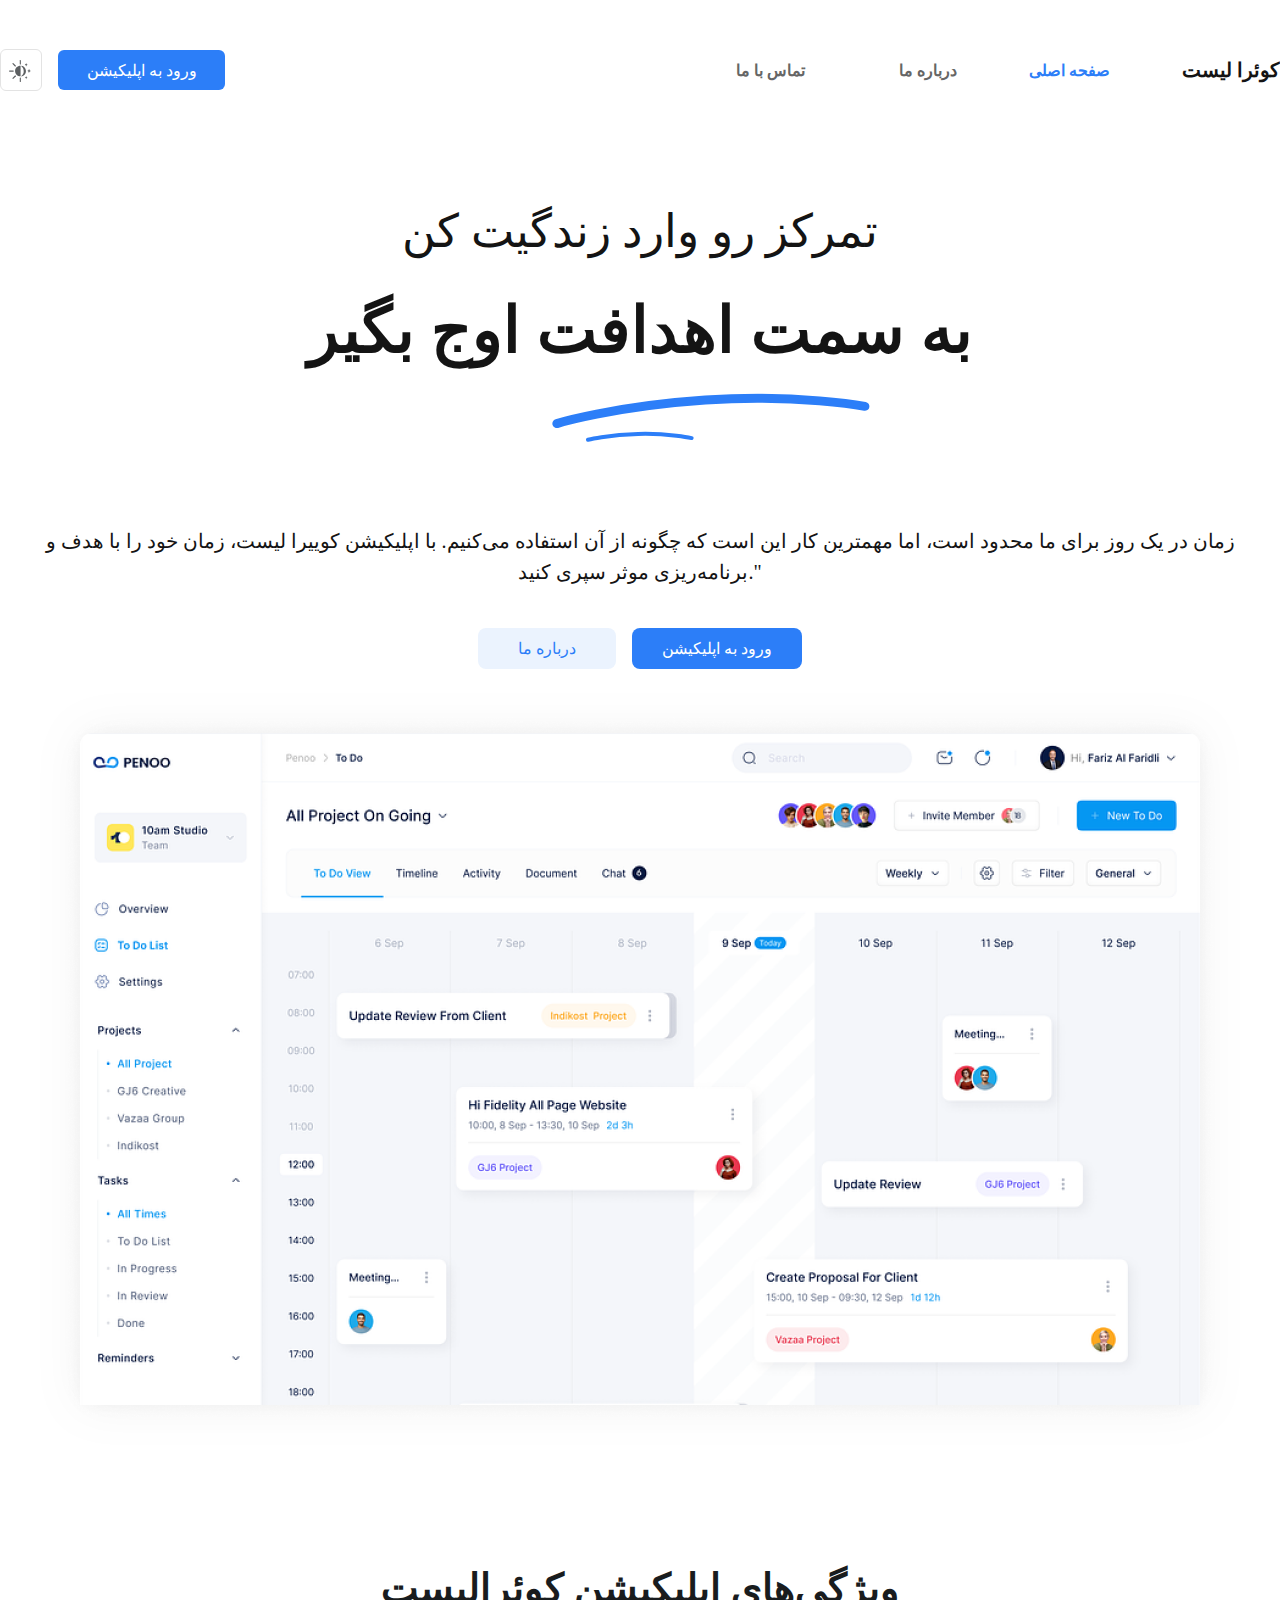
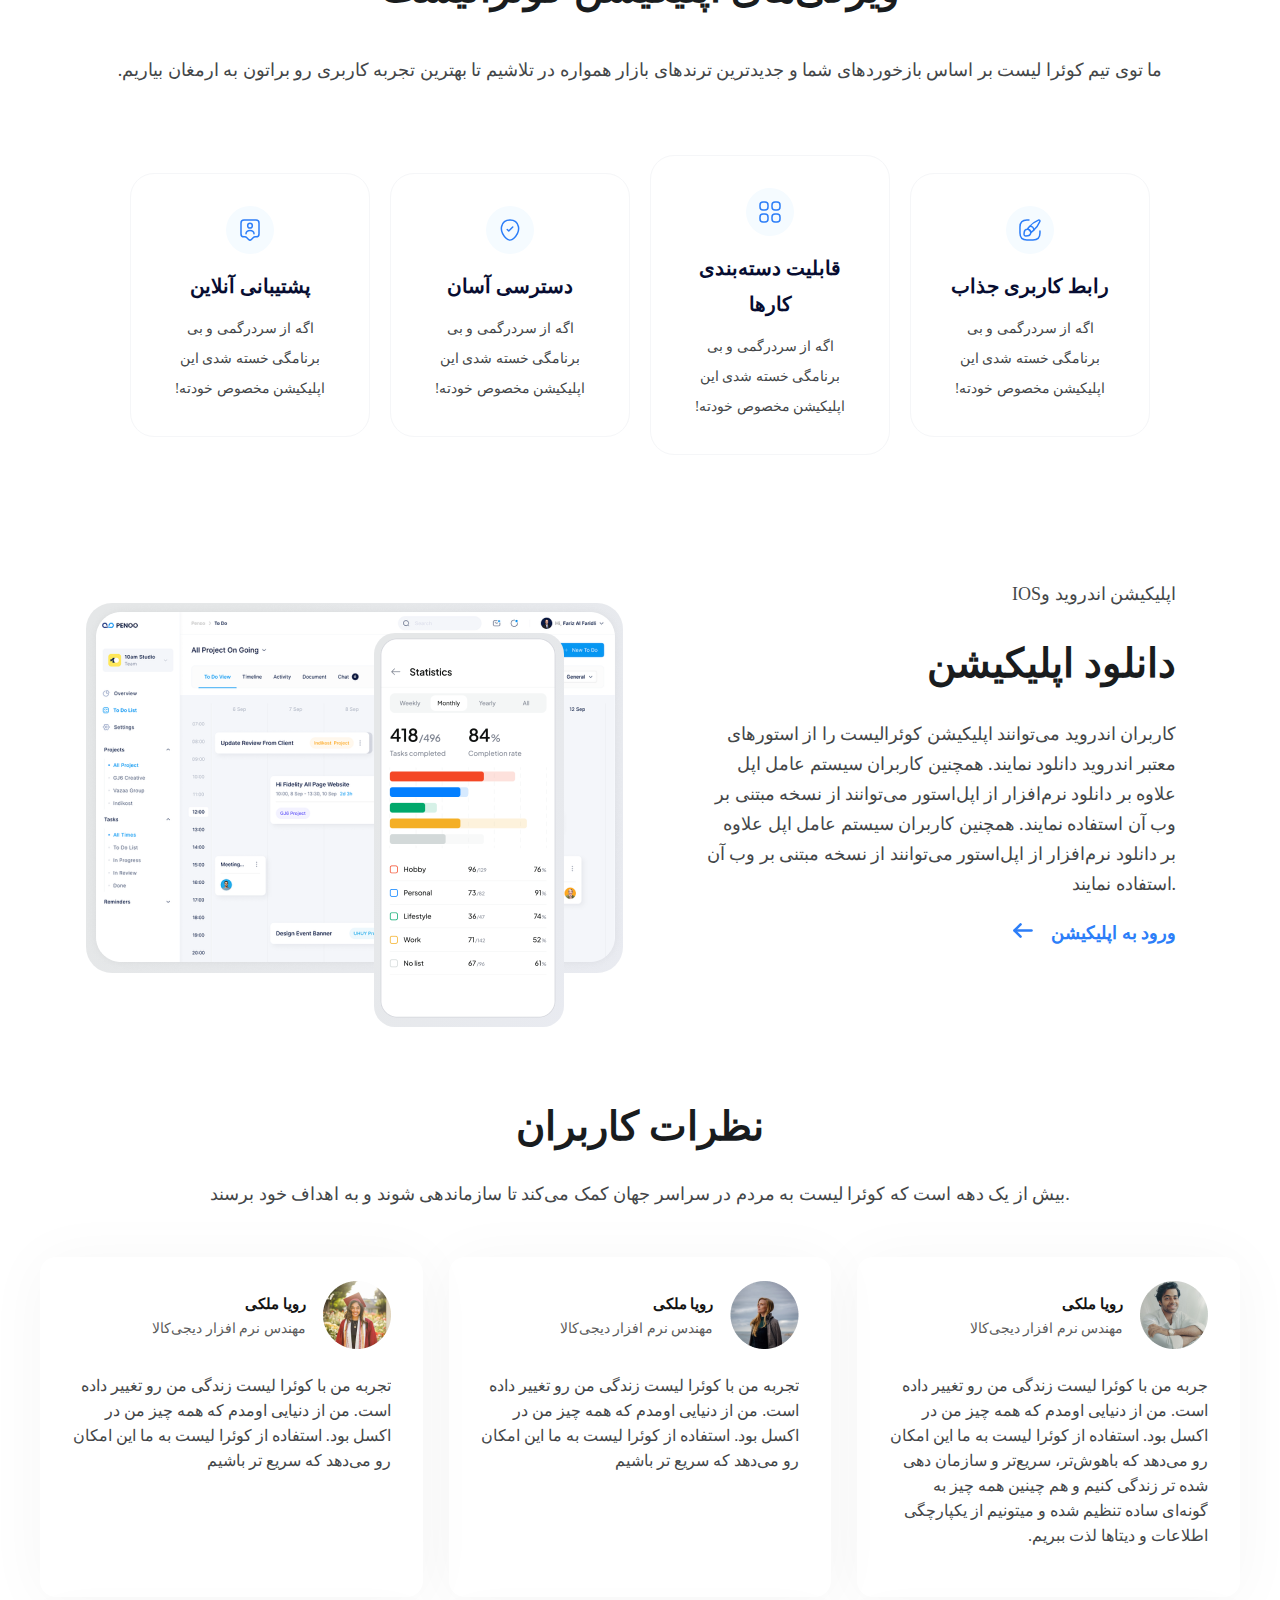
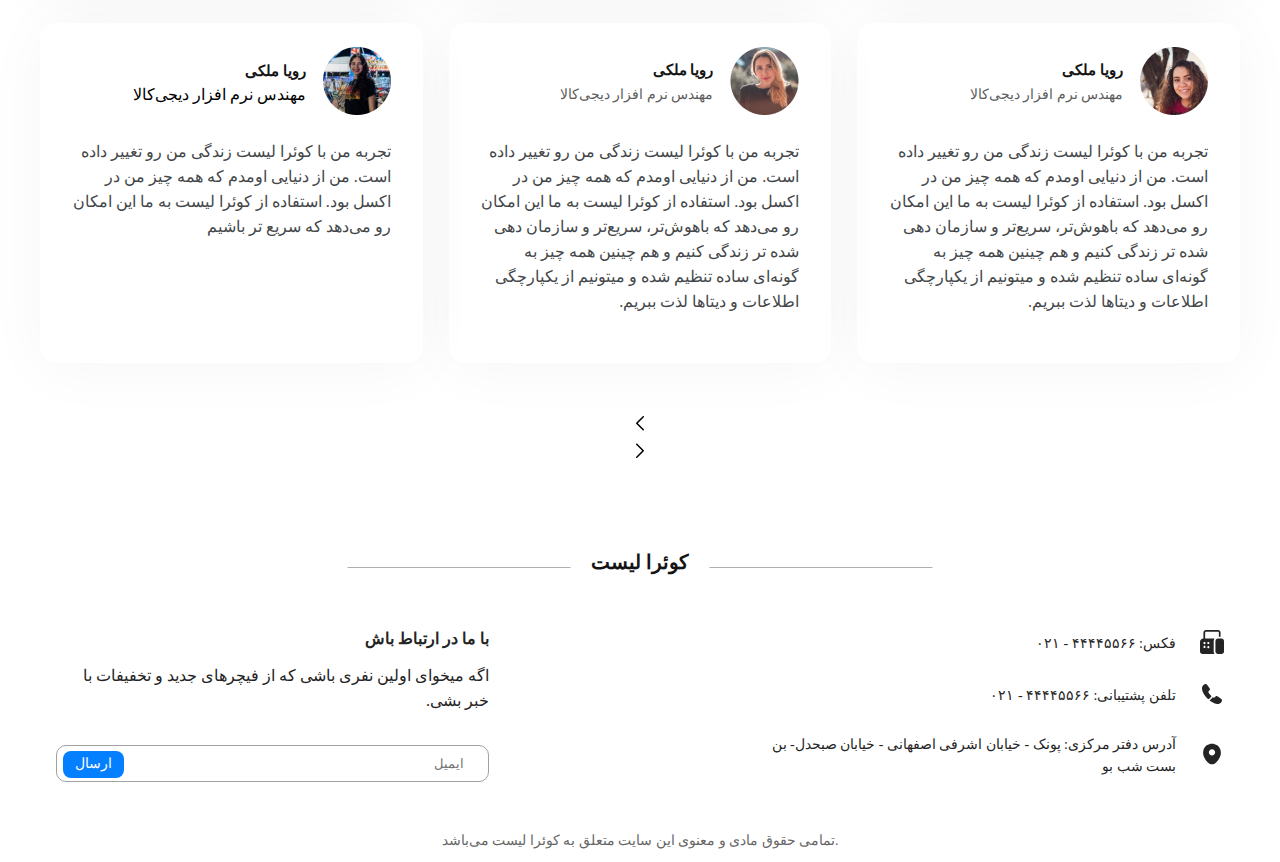
==== commit 507f5437: "new again" ====
--- a/index.html
+++ b/index.html
@@ -235,73 +235,73 @@
                     </div>
                     <div class="body_container_discription_comments_users" dir="rtl">
                         <!-- <div class="container_discription_comments_users_gp"> -->
-                            <div class="body_container_discription_comments_users_1">
-                                <div class="body_container_discription_comments_users_1_profile">
-                                    <img src="./images/Ellipse 135.png" alt="رویا ملکی" class="body_container_discription_comments_users_1_profile_img">
-                                    <div class="body_container_discription_comments_users_1_profile_text">
-                                        <div class="body_container_discription_comments_users_1_profile_text_name">رویا ملکی</div>
-                                        <div class="body_container_discription_comments_users_1_profile_text_job">مهندس نرم افزار دیجی‌کالا</div>
-                                    </div>
-                                </div>
-                                <div class="body_container_discription_comments_users_1_comment">جربه من با کوئرا لیست زندگی من رو تغییر داده است. من از دنیایی اومدم که همه چیز من در اکسل بود. استفاده از کوئرا لیست به ما این امکان رو می‌دهد که باهوش‌تر، سریع‌تر و سازمان دهی شده تر زندگی کنیم و هم چینین همه چیز به گونه‌ای ساده تنظیم شده و میتونیم از یکپارچگی اطلاعات و دیتاها لذت ببریم.</div>
-                            </div>
-                            <div class="body_container_discription_comments_users_1">
-                                <div class="body_container_discription_comments_users_1_profile">
-                                    <img src="./images/Ellipse 136.png" alt="رویا ملکی" class="body_container_discription_comments_users_1_profile_img">
-                                    <div class="body_container_discription_comments_users_1_profile_text">
-                                        <div class="body_container_discription_comments_users_1_profile_text_name">رویا ملکی</div>
-                                        <div class="body_container_discription_comments_users_1_profile_text_job">مهندس نرم افزار دیجی‌کالا</div>
-                                    </div>
-                                </div>
-                                <div class="body_container_discription_comments_users_1_comment">تجربه من با کوئرا لیست زندگی من رو تغییر داده است. من از دنیایی اومدم که همه چیز من در اکسل بود. استفاده از کوئرا لیست به ما این امکان رو می‌دهد که سریع تر باشیم</div>
+                            <div class="body_container_discription_comments_users_card">
+                                <div class="body_container_discription_comments_users_card_profile">
+                                    <img src="./images/Ellipse 135.png" alt="رویا ملکی" class="body_container_discription_comments_users_card_profile_img">
+                                    <div class="body_container_discription_comments_users_card_profile_text">
+                                        <div class="body_container_discription_comments_users_card_profile_text_name">رویا ملکی</div>
+                                        <div class="body_container_discription_comments_users_card_profile_text_job">مهندس نرم افزار دیجی‌کالا</div>
+                                    </div>
+                                </div>
+                                <div class="body_container_discription_comments_users_card_comment">جربه من با کوئرا لیست زندگی من رو تغییر داده است. من از دنیایی اومدم که همه چیز من در اکسل بود. استفاده از کوئرا لیست به ما این امکان رو می‌دهد که باهوش‌تر، سریع‌تر و سازمان دهی شده تر زندگی کنیم و هم چینین همه چیز به گونه‌ای ساده تنظیم شده و میتونیم از یکپارچگی اطلاعات و دیتاها لذت ببریم.</div>
+                            </div>
+                            <div class="body_container_discription_comments_users_card">
+                                <div class="body_container_discription_comments_users_card_profile">
+                                    <img src="./images/Ellipse 136.png" alt="رویا ملکی" class="body_container_discription_comments_users_card_profile_img">
+                                    <div class="body_container_discription_comments_users_card_profile_text">
+                                        <div class="body_container_discription_comments_users_card_profile_text_name">رویا ملکی</div>
+                                        <div class="body_container_discription_comments_users_card_profile_text_job">مهندس نرم افزار دیجی‌کالا</div>
+                                    </div>
+                                </div>
+                                <div class="body_container_discription_comments_users_card_comment">تجربه من با کوئرا لیست زندگی من رو تغییر داده است. من از دنیایی اومدم که همه چیز من در اکسل بود. استفاده از کوئرا لیست به ما این امکان رو می‌دهد که سریع تر باشیم</div>
                             </div>
                         <!-- </div> -->
                         <!-- <div class="container_discription_comments_users"> -->
-                            <div class="body_container_discription_comments_users_1">
-                                <div class="body_container_discription_comments_users_1_profile">
-                                    <img src="./images/Ellipse 137.png" alt="رویا ملکی" class="body_container_discription_comments_users_1_profile_img">
-                                    <div class="body_container_discription_comments_users_1_profile_text">
-                                        <div class="body_container_discription_comments_users_1_profile_text_name">رویا ملکی</div>
-                                        <div class="body_container_discription_comments_users_1_profile_text_job">مهندس نرم افزار دیجی‌کالا</div>
-                                    </div>
-                                </div>
-                                <div class="body_container_discription_comments_users_1_comment">تجربه من با کوئرا لیست زندگی من رو تغییر داده است. من از دنیایی اومدم که همه چیز من در اکسل بود. استفاده از کوئرا لیست به ما این امکان رو می‌دهد که سریع تر باشیم</div>
-                            </div>
-                            <div class="body_container_discription_comments_users_1">
-                                <div class="body_container_discription_comments_users_1_profile">
-                                    <img src="./images/Ellipse 138.png" alt="رویا ملکی" class="body_container_discription_comments_users_1_profile_img">
-                                    <div class="body_container_discription_comments_users_1_profile_text">
-                                        <div class="body_container_discription_comments_users_1_profile_text_name">رویا ملکی</div>
-                                        <div class="body_container_discription_comments_users_1_profile_text_job">مهندس نرم افزار دیجی‌کالا</div>
-                                    </div>
-                                </div>
-                                <div class="body_container_discription_comments_users_1_comment">تجربه من با کوئرا لیست زندگی من رو تغییر داده است. من از دنیایی اومدم که همه چیز من در اکسل بود. استفاده از کوئرا لیست به ما این امکان رو می‌دهد که باهوش‌تر، سریع‌تر و سازمان دهی شده تر زندگی کنیم و هم چینین همه چیز به گونه‌ای ساده تنظیم شده و میتونیم از یکپارچگی اطلاعات و دیتاها لذت ببریم.</div>
+                            <div class="body_container_discription_comments_users_card">
+                                <div class="body_container_discription_comments_users_card_profile">
+                                    <img src="./images/Ellipse 137.png" alt="رویا ملکی" class="body_container_discription_comments_users_card_profile_img">
+                                    <div class="body_container_discription_comments_users_card_profile_text">
+                                        <div class="body_container_discription_comments_users_card_profile_text_name">رویا ملکی</div>
+                                        <div class="body_container_discription_comments_users_card_profile_text_job">مهندس نرم افزار دیجی‌کالا</div>
+                                    </div>
+                                </div>
+                                <div class="body_container_discription_comments_users_card_comment">تجربه من با کوئرا لیست زندگی من رو تغییر داده است. من از دنیایی اومدم که همه چیز من در اکسل بود. استفاده از کوئرا لیست به ما این امکان رو می‌دهد که سریع تر باشیم</div>
+                            </div>
+                            <div class="body_container_discription_comments_users_card">
+                                <div class="body_container_discription_comments_users_card_profile">
+                                    <img src="./images/Ellipse 138.png" alt="رویا ملکی" class="body_container_discription_comments_users_card_profile_img">
+                                    <div class="body_container_discription_comments_users_card_profile_text">
+                                        <div class="body_container_discription_comments_users_card_profile_text_name">رویا ملکی</div>
+                                        <div class="body_container_discription_comments_users_card_profile_text_job">مهندس نرم افزار دیجی‌کالا</div>
+                                    </div>
+                                </div>
+                                <div class="body_container_discription_comments_users_card_comment">تجربه من با کوئرا لیست زندگی من رو تغییر داده است. من از دنیایی اومدم که همه چیز من در اکسل بود. استفاده از کوئرا لیست به ما این امکان رو می‌دهد که باهوش‌تر، سریع‌تر و سازمان دهی شده تر زندگی کنیم و هم چینین همه چیز به گونه‌ای ساده تنظیم شده و میتونیم از یکپارچگی اطلاعات و دیتاها لذت ببریم.</div>
                             </div>
                         <!-- </div> -->
                         <!-- <div class="container_discription_comments_users_gp"> -->
-                            <div class="body_container_discription_comments_users_1">
-                                <div class="body_container_discription_comments_users_1_profile">
-                                    <img src="./images/Ellipse 139.png" alt="رویا ملکی" class="body_container_discription_comments_users_1_profile_img">
-                                    <div class="body_container_discription_comments_users_1_profile_text">
-                                        <div class="body_container_discription_comments_users_1_profile_text_name">رویا ملکی</div>
-                                        <div class="body_container_discription_comments_users_1_profile_text_job">مهندس نرم افزار دیجی‌کالا</div>
-                                    </div>
-                                </div>
-                                <div class="body_container_discription_comments_users_1_comment">تجربه من با کوئرا لیست زندگی من رو تغییر داده است. من از دنیایی اومدم که همه چیز من در اکسل بود. استفاده از کوئرا لیست به ما این امکان رو می‌دهد که باهوش‌تر، سریع‌تر و سازمان دهی شده تر زندگی کنیم و هم چینین همه چیز به گونه‌ای ساده تنظیم شده و میتونیم از یکپارچگی اطلاعات و دیتاها لذت ببریم.</div>
-                            </div>
-                            <div class="body_container_discription_comments_users_1">
-                                <div class="body_container_discription_comments_users_1_profile">
-                                    <img src="./images/Ellipse 140.png" alt="رویا ملکی" class="body_container_discription_comments_users_1_profile_img">
-                                    <div class="body_container_discription_comments_users_1_profile_text">
-                                        <div class="body_container_discription_comments_users_1_profile_text_name">رویا ملکی</div>
-                                        <div class="body_container_discription_comments_users_1_profile_text_job">مهندس نرم افزار دیجی‌کالا</div>
-                                    </div>
-                                </div>
-                                <div class="body_container_discription_comments_users_1_comment">تجربه من با کوئرا لیست زندگی من رو تغییر داده است. من از دنیایی اومدم که همه چیز من در اکسل بود. استفاده از کوئرا لیست به ما این امکان رو می‌دهد که سریع تر باشیم</div>
+                            <div class="body_container_discription_comments_users_card">
+                                <div class="body_container_discription_comments_users_card_profile">
+                                    <img src="./images/Ellipse 139.png" alt="رویا ملکی" class="body_container_discription_comments_users_card_profile_img">
+                                    <div class="body_container_discription_comments_users_card_profile_text">
+                                        <div class="body_container_discription_comments_users_card_profile_text_name">رویا ملکی</div>
+                                        <div class="body_container_discription_comments_users_card_profile_text_job">مهندس نرم افزار دیجی‌کالا</div>
+                                    </div>
+                                </div>
+                                <div class="body_container_discription_comments_users_card_comment">تجربه من با کوئرا لیست زندگی من رو تغییر داده است. من از دنیایی اومدم که همه چیز من در اکسل بود. استفاده از کوئرا لیست به ما این امکان رو می‌دهد که باهوش‌تر، سریع‌تر و سازمان دهی شده تر زندگی کنیم و هم چینین همه چیز به گونه‌ای ساده تنظیم شده و میتونیم از یکپارچگی اطلاعات و دیتاها لذت ببریم.</div>
+                            </div>
+                            <div class="body_container_discription_comments_users_card">
+                                <div class="body_container_discription_comments_users_card_profile">
+                                    <img src="./images/Ellipse 140.png" alt="رویا ملکی" class="body_container_discription_comments_users_card_profile_img">
+                                    <div class="body_container_discription_comments_users_card_profile_text">
+                                        <div class="body_container_discription_comments_users_card_profile_text_name">رویا ملکی</div>
+                                        <div class="body_container_discription_comments_users_1card_profile_text_job">مهندس نرم افزار دیجی‌کالا</div>
+                                    </div>
+                                </div>
+                                <div class="body_container_discription_comments_users_card_comment">تجربه من با کوئرا لیست زندگی من رو تغییر داده است. من از دنیایی اومدم که همه چیز من در اکسل بود. استفاده از کوئرا لیست به ما این امکان رو می‌دهد که سریع تر باشیم</div>
                             </div>
                         <!-- </div>  -->
                     </div>
-                    <!-- <div class="cbody_ontainer_discription_comments_icon">
+                    <div class="cbody_ontainer_discription_comments_icon">
                         <div class="body_container_discription_comments_icon_left">
                             <svg width="24" height="24" viewBox="0 0 24 24" fill="none" xmlns="http://www.w3.org/2000/svg">
                                 <path fill-rule="evenodd" clip-rule="evenodd" d="M15.786 5.12517C16.0789 5.41806 16.079 5.89293 15.7861 6.18583L9.8126 12.1596L15.7861 18.1331C16.079 18.426 16.079 18.9008 15.7861 19.1937C15.4932 19.4866 15.0183 19.4866 14.7254 19.1937L8.22162 12.69C7.92874 12.3971 7.92873 11.9222 8.22161 11.6293L14.7254 5.1252C15.0183 4.8323 15.4931 4.83229 15.786 5.12517Z" fill="black"/>
@@ -312,7 +312,7 @@
                                 <path fill-rule="evenodd" clip-rule="evenodd" d="M8.21395 18.8748C7.92105 18.5819 7.92104 18.1071 8.21393 17.8142L14.1874 11.8404L8.21394 5.86692C7.92105 5.57403 7.92105 5.09916 8.21394 4.80626C8.50684 4.51337 8.98171 4.51337 9.2746 4.80626L15.7784 11.31C16.0713 11.6029 16.0713 12.0778 15.7784 12.3707L9.27462 18.8748C8.98173 19.1677 8.50686 19.1677 8.21395 18.8748Z" fill="black"/>
                                 </svg>                                
                         </div>
-                    </div> -->
+                    </div>
                 </div>
             </div>
         </div>
@@ -325,11 +325,21 @@
                         <path d="M0.5 0.5L223.5 0.5" stroke="#AFAFAF"/>
                         </svg>                        
                 </div>
+                <div class="footer_title_lineR">
+                    <svg width="113" height="1" viewBox="0 0 113 1" fill="none" xmlns="http://www.w3.org/2000/svg">
+                        <path d="M0 0.5L113 0.5" stroke="#AFAFAF"/>
+                        </svg>                                               
+                </div>
                 <div class="footer_title_name">کوئرا لیست</div>  
                 <div class="footer_title_line">
                     <svg width="224" height="1" viewBox="0 0 224 1" fill="none" xmlns="http://www.w3.org/2000/svg">
                         <path d="M0.5 0.5L223.5 0.5" stroke="#AFAFAF"/>
                         </svg>                        
+                </div>
+                <div class="footer_title_lineR">
+                    <svg width="113" height="1" viewBox="0 0 113 1" fill="none" xmlns="http://www.w3.org/2000/svg">
+                        <path d="M0 0.5L113 0.5" stroke="#AFAFAF"/>
+                        </svg>                                               
                 </div>
             </div>
             <div class="footer_body" dir="rtl">
@@ -340,6 +350,19 @@
                                 <path d="M3.42857 2.57143C3.42857 1.88944 3.69949 1.23539 4.18173 0.753154C4.66396 0.270918 5.31801 0 6 0H18C18.682 0 19.336 0.270918 19.8183 0.753154C20.3005 1.23539 20.5714 1.88944 20.5714 2.57143V6.85714H18.8571V2.57143C18.8571 2.3441 18.7668 2.12608 18.6061 1.96534C18.4453 1.80459 18.2273 1.71429 18 1.71429H6C5.77267 1.71429 5.55465 1.80459 5.39391 1.96534C5.23316 2.12608 5.14286 2.3441 5.14286 2.57143V8.57143H14.5714C14.0139 9.31269 13.713 10.2154 13.7143 11.1429V21.4286C13.7143 22.3937 14.0331 23.2834 14.5714 24H2.57143C1.88944 24 1.23539 23.7291 0.753154 23.2468C0.270918 22.7646 0 22.1106 0 21.4286V12C0 11.0907 0.361223 10.2186 1.00421 9.57563C1.64719 8.93265 2.51926 8.57143 3.42857 8.57143V2.57143ZM5.57143 13.0714C5.57143 12.7873 5.45855 12.5147 5.25761 12.3138C5.05668 12.1129 4.78416 12 4.5 12C4.21584 12 3.94332 12.1129 3.74239 12.3138C3.54145 12.5147 3.42857 12.7873 3.42857 13.0714C3.42857 13.3556 3.54145 13.6281 3.74239 13.829C3.94332 14.03 4.21584 14.1429 4.5 14.1429C4.78416 14.1429 5.05668 14.03 5.25761 13.829C5.45855 13.6281 5.57143 13.3556 5.57143 13.0714ZM5.57143 16.9286C5.57143 16.6444 5.45855 16.3719 5.25761 16.171C5.05668 15.97 4.78416 15.8571 4.5 15.8571C4.21584 15.8571 3.94332 15.97 3.74239 16.171C3.54145 16.3719 3.42857 16.6444 3.42857 16.9286C3.42857 17.2127 3.54145 17.4853 3.74239 17.6862C3.94332 17.8871 4.21584 18 4.5 18C4.78416 18 5.05668 17.8871 5.25761 17.6862C5.45855 17.4853 5.57143 17.2127 5.57143 16.9286ZM8.35714 16.0714C8.07298 16.0714 7.80046 16.1843 7.59953 16.3852C7.3986 16.5862 7.28571 16.8587 7.28571 17.1429C7.28571 17.427 7.3986 17.6995 7.59953 17.9005C7.80046 18.1014 8.07298 18.2143 8.35714 18.2143C8.6413 18.2143 8.91383 18.1014 9.11476 17.9005C9.31569 17.6995 9.42857 17.427 9.42857 17.1429C9.42857 16.8587 9.31569 16.5862 9.11476 16.3852C8.91383 16.1843 8.6413 16.0714 8.35714 16.0714ZM9.42857 13.0714C9.42857 12.7873 9.31569 12.5147 9.11476 12.3138C8.91383 12.1129 8.6413 12 8.35714 12C8.07298 12 7.80046 12.1129 7.59953 12.3138C7.3986 12.5147 7.28571 12.7873 7.28571 13.0714C7.28571 13.3556 7.3986 13.6281 7.59953 13.829C7.80046 14.03 8.07298 14.1429 8.35714 14.1429C8.6413 14.1429 8.91383 14.03 9.11476 13.829C9.31569 13.6281 9.42857 13.3556 9.42857 13.0714ZM18 8.57143C17.318 8.57143 16.664 8.84235 16.1817 9.32458C15.6995 9.80682 15.4286 10.4609 15.4286 11.1429V21.4286C15.4286 22.1106 15.6995 22.7646 16.1817 23.2468C16.664 23.7291 17.318 24 18 24H21.4286C22.1106 24 22.7646 23.7291 23.2468 23.2468C23.7291 22.7646 24 22.1106 24 21.4286V11.1429C24 10.4609 23.7291 9.80682 23.2468 9.32458C22.7646 8.84235 22.1106 8.57143 21.4286 8.57143H18Z" fill="#242424"/>
                                 </svg>                                
                         </div>
+                        <div class="footer_body_details_ways_logoR">
+                            <svg width="41" height="40" viewBox="0 0 41 40" fill="none" xmlns="http://www.w3.org/2000/svg">
+                                <rect x="0.5" width="40" height="40" rx="20" fill="#F5FBFF"/>
+                                <g clip-path="url(#clip0_46_3583)">
+                                <path d="M14.7857 13.7143C14.7857 13.2596 14.9663 12.8236 15.2878 12.5021C15.6093 12.1806 16.0453 12 16.5 12H24.5C24.9547 12 25.3907 12.1806 25.7122 12.5021C26.0337 12.8236 26.2143 13.2596 26.2143 13.7143V16.5714H25.0714V13.7143C25.0714 13.5627 25.0112 13.4174 24.9041 13.3102C24.7969 13.2031 24.6516 13.1429 24.5 13.1429H16.5C16.3484 13.1429 16.2031 13.2031 16.0959 13.3102C15.9888 13.4174 15.9286 13.5627 15.9286 13.7143V17.7143H22.2143C21.8426 18.2085 21.642 18.8102 21.6429 19.4286V26.2857C21.6429 26.9291 21.8554 27.5223 22.2143 28H14.2143C13.7596 28 13.3236 27.8194 13.0021 27.4979C12.6806 27.1764 12.5 26.7404 12.5 26.2857V20C12.5 19.3938 12.7408 18.8124 13.1695 18.3838C13.5981 17.9551 14.1795 17.7143 14.7857 17.7143V13.7143ZM16.2143 20.7143C16.2143 20.5248 16.139 20.3432 16.0051 20.2092C15.8711 20.0753 15.6894 20 15.5 20C15.3106 20 15.1289 20.0753 14.9949 20.2092C14.861 20.3432 14.7857 20.5248 14.7857 20.7143C14.7857 20.9037 14.861 21.0854 14.9949 21.2194C15.1289 21.3533 15.3106 21.4286 15.5 21.4286C15.6894 21.4286 15.8711 21.3533 16.0051 21.2194C16.139 21.0854 16.2143 20.9037 16.2143 20.7143ZM16.2143 23.2857C16.2143 23.0963 16.139 22.9146 16.0051 22.7806C15.8711 22.6467 15.6894 22.5714 15.5 22.5714C15.3106 22.5714 15.1289 22.6467 14.9949 22.7806C14.861 22.9146 14.7857 23.0963 14.7857 23.2857C14.7857 23.4752 14.861 23.6568 14.9949 23.7908C15.1289 23.9247 15.3106 24 15.5 24C15.6894 24 15.8711 23.9247 16.0051 23.7908C16.139 23.6568 16.2143 23.4752 16.2143 23.2857ZM18.0714 22.7143C17.882 22.7143 17.7003 22.7895 17.5664 22.9235C17.4324 23.0574 17.3571 23.2391 17.3571 23.4286C17.3571 23.618 17.4324 23.7997 17.5664 23.9336C17.7003 24.0676 17.882 24.1429 18.0714 24.1429C18.2609 24.1429 18.4426 24.0676 18.5765 23.9336C18.7105 23.7997 18.7857 23.618 18.7857 23.4286C18.7857 23.2391 18.7105 23.0574 18.5765 22.9235C18.4426 22.7895 18.2609 22.7143 18.0714 22.7143ZM18.7857 20.7143C18.7857 20.5248 18.7105 20.3432 18.5765 20.2092C18.4426 20.0753 18.2609 20 18.0714 20C17.882 20 17.7003 20.0753 17.5664 20.2092C17.4324 20.3432 17.3571 20.5248 17.3571 20.7143C17.3571 20.9037 17.4324 21.0854 17.5664 21.2194C17.7003 21.3533 17.882 21.4286 18.0714 21.4286C18.2609 21.4286 18.4426 21.3533 18.5765 21.2194C18.7105 21.0854 18.7857 20.9037 18.7857 20.7143ZM24.5 17.7143C24.0453 17.7143 23.6093 17.8949 23.2878 18.2164C22.9663 18.5379 22.7857 18.9739 22.7857 19.4286V26.2857C22.7857 26.7404 22.9663 27.1764 23.2878 27.4979C23.6093 27.8194 24.0453 28 24.5 28H26.7857C27.2404 28 27.6764 27.8194 27.9979 27.4979C28.3194 27.1764 28.5 26.7404 28.5 26.2857V19.4286C28.5 18.9739 28.3194 18.5379 27.9979 18.2164C27.6764 17.8949 27.2404 17.7143 26.7857 17.7143H24.5Z" fill="#2C7EF8"/>
+                                </g>
+                                <defs>
+                                <clipPath id="clip0_46_3583">
+                                <rect width="16" height="16" fill="white" transform="translate(12.5 12)"/>
+                                </clipPath>
+                                </defs>
+                                </svg>                                                                                        
+                        </div>
                         <div class="footer_body_details_ways_text">فکس: ۴۴۴۴۵۵۶۶ - ۰۲۱</div>
                     </div>
                     <div class="footer_body_details_ways">
@@ -349,6 +372,13 @@
                                 <path d="M21.9696 18.33C21.9696 18.61 21.9196 18.9 21.8196 19.18C21.7896 19.26 21.7596 19.34 21.7196 19.42C21.5496 19.78 21.3296 20.12 21.0396 20.44C20.5496 20.98 20.0096 21.37 19.3996 21.62C19.3896 21.62 19.3796 21.63 19.3696 21.63C18.7796 21.87 18.1396 22 17.4496 22C16.4296 22 15.3396 21.76 14.1896 21.27C13.0396 20.78 11.8896 20.12 10.7496 19.29C10.3596 19 9.96961 18.71 9.59961 18.4L12.8696 15.13C13.1496 15.34 13.3996 15.5 13.6096 15.61C13.6596 15.63 13.7196 15.66 13.7896 15.69C13.8696 15.72 13.9496 15.73 14.0396 15.73C14.2096 15.73 14.3396 15.67 14.4496 15.56L15.2096 14.81C15.4596 14.56 15.6996 14.37 15.9296 14.25C16.1596 14.11 16.3896 14.04 16.6396 14.04C16.8296 14.04 17.0296 14.08 17.2496 14.17C17.4696 14.26 17.6996 14.39 17.9496 14.56L21.2596 16.91C21.5196 17.09 21.6996 17.3 21.8096 17.55C21.9096 17.8 21.9696 18.05 21.9696 18.33Z" fill="#242424"/>
                                 </svg>                                
                         </div>
+                        <div class="footer_body_details_ways_logoR">
+                            <svg width="41" height="40" viewBox="0 0 41 40" fill="none" xmlns="http://www.w3.org/2000/svg">
+                                <rect x="0.5" width="40" height="40" rx="20" fill="#F5FBFF"/>
+                                <path d="M19.8668 21.9666L18.6335 23.1999C18.3735 23.4599 17.9602 23.4599 17.6935 23.2066C17.6202 23.1333 17.5468 23.0666 17.4735 22.9933C16.7868 22.2999 16.1668 21.5733 15.6135 20.8133C15.0668 20.0533 14.6268 19.2933 14.3068 18.5399C13.9935 17.7799 13.8335 17.0533 13.8335 16.3599C13.8335 15.9066 13.9135 15.4733 14.0735 15.0733C14.2335 14.6666 14.4868 14.2933 14.8402 13.9599C15.2668 13.5399 15.7335 13.3333 16.2268 13.3333C16.4135 13.3333 16.6002 13.3733 16.7668 13.4533C16.9402 13.5333 17.0935 13.6533 17.2135 13.8266L18.7602 16.0066C18.8802 16.1733 18.9668 16.3266 19.0268 16.4733C19.0868 16.6133 19.1202 16.7533 19.1202 16.8799C19.1202 17.0399 19.0735 17.1999 18.9802 17.3533C18.8935 17.5066 18.7668 17.6666 18.6068 17.8266L18.1002 18.3533C18.0268 18.4266 17.9935 18.5133 17.9935 18.6199C17.9935 18.6733 18.0002 18.7199 18.0135 18.7733C18.0335 18.8266 18.0535 18.8666 18.0668 18.9066C18.1868 19.1266 18.3935 19.4133 18.6868 19.7599C18.9868 20.1066 19.3068 20.4599 19.6535 20.8133C19.7202 20.8799 19.7935 20.9466 19.8602 21.0133C20.1268 21.2733 20.1335 21.6999 19.8668 21.9666Z" fill="#2C7EF8"/>
+                                <path d="M27.1466 24.2201C27.1466 24.4068 27.1132 24.6001 27.0466 24.7868C27.0266 24.8401 27.0066 24.8934 26.9799 24.9468C26.8666 25.1868 26.7199 25.4134 26.5266 25.6268C26.1999 25.9868 25.8399 26.2468 25.4332 26.4134C25.4266 26.4134 25.4199 26.4201 25.4132 26.4201C25.0199 26.5801 24.5932 26.6668 24.1332 26.6668C23.4532 26.6668 22.7266 26.5068 21.9599 26.1801C21.1932 25.8534 20.4266 25.4134 19.6666 24.8601C19.4066 24.6668 19.1466 24.4734 18.8999 24.2668L21.0799 22.0868C21.2666 22.2268 21.4332 22.3334 21.5732 22.4068C21.6066 22.4201 21.6466 22.4401 21.6932 22.4601C21.7466 22.4801 21.7999 22.4868 21.8599 22.4868C21.9732 22.4868 22.0599 22.4468 22.1332 22.3734L22.6399 21.8734C22.8066 21.7068 22.9666 21.5801 23.1199 21.5001C23.2732 21.4068 23.4266 21.3601 23.5932 21.3601C23.7199 21.3601 23.8532 21.3868 23.9999 21.4468C24.1466 21.5068 24.2999 21.5934 24.4666 21.7068L26.6732 23.2734C26.8466 23.3934 26.9666 23.5334 27.0399 23.7001C27.1066 23.8668 27.1466 24.0334 27.1466 24.2201Z" fill="#2C7EF8"/>
+                                </svg>                                                              
+                        </div>
                         <div class="footer_body_details_ways_text">تلفن پشتیبانی: ۴۴۴۴۵۵۶۶ - ۰۲۱</div>
                     </div>
                     <div class="footer_body_details_ways">
@@ -356,6 +386,12 @@
                             <svg width="24" height="24" viewBox="0 0 24 24" fill="none" xmlns="http://www.w3.org/2000/svg">
                                 <path d="M20.6201 8.45C19.5701 3.83 15.5401 1.75 12.0001 1.75C12.0001 1.75 12.0001 1.75 11.9901 1.75C8.4601 1.75 4.4201 3.82 3.3701 8.44C2.2001 13.6 5.3601 17.97 8.2201 20.72C9.2801 21.74 10.6401 22.25 12.0001 22.25C13.3601 22.25 14.7201 21.74 15.7701 20.72C18.6301 17.97 21.7901 13.61 20.6201 8.45ZM12.0001 13.46C10.2601 13.46 8.8501 12.05 8.8501 10.31C8.8501 8.57 10.2601 7.16 12.0001 7.16C13.7401 7.16 15.1501 8.57 15.1501 10.31C15.1501 12.05 13.7401 13.46 12.0001 13.46Z" fill="#242424"/>
                                 </svg>
+                        </div>
+                        <div class="footer_body_details_ways_logoR">
+                            <svg width="40" height="40" viewBox="0 0 40 40" fill="none" xmlns="http://www.w3.org/2000/svg">
+                                <rect width="40" height="40" rx="20" fill="#F5FBFF"/>
+                                <path d="M25.7467 17.6334C25.0467 14.5534 22.3601 13.1667 20.0001 13.1667C20.0001 13.1667 20.0001 13.1667 19.9934 13.1667C17.6401 13.1667 14.9467 14.5467 14.2467 17.6267C13.4667 21.0667 15.5734 23.9801 17.4801 25.8134C18.1867 26.4934 19.0934 26.8334 20.0001 26.8334C20.9067 26.8334 21.8134 26.4934 22.5134 25.8134C24.4201 23.9801 26.5267 21.0734 25.7467 17.6334ZM20.0001 20.9734C18.8401 20.9734 17.9001 20.0334 17.9001 18.8734C17.9001 17.7134 18.8401 16.7734 20.0001 16.7734C21.1601 16.7734 22.1001 17.7134 22.1001 18.8734C22.1001 20.0334 21.1601 20.9734 20.0001 20.9734Z" fill="#2C7EF8"/>
+                                </svg>                                
                         </div>
                         <div class="footer_body_details_ways_text">آدرس دفتر مرکزی: پونک - خیابان اشرفی اصفهانی - خیابان صبحدل- بن بست شب بو</div>
                     </div>
--- a/style/main.css
+++ b/style/main.css
@@ -469,7 +469,6 @@
   display: flex;
   flex-direction: column;
   align-items: center;
-  justify-content: center;
   gap: 48px;
 }
 @media screen and (min-width: 360px) and (max-width: 480px) {
@@ -537,7 +536,7 @@
     flex: 100%;
   }
 }
-.body_container_discription_comments_users_1 {
+.body_container_discription_comments_users_card {
   display: flex;
   flex-direction: column;
   align-items: flex-start;
@@ -551,7 +550,7 @@
   border-radius: 16px;
 }
 @media screen and (min-width: 360px) and (max-width: 480px) {
-  .body_container_discription_comments_users_1 {
+  .body_container_discription_comments_users_card {
     gap: 8px;
     padding: 24px;
     flex: 100%;
@@ -559,7 +558,7 @@
     width: 258px;
   }
 }
-.body_container_discription_comments_users_1_profile {
+.body_container_discription_comments_users_card_profile {
   display: flex;
   flex-direction: row;
   justify-content: center;
@@ -567,22 +566,22 @@
   gap: 17px;
 }
 @media screen and (min-width: 360px) and (max-width: 480px) {
-  .body_container_discription_comments_users_1_profile {
+  .body_container_discription_comments_users_card_profile {
     gap: 10px;
   }
 }
 @media screen and (min-width: 360px) and (max-width: 480px) {
-  .body_container_discription_comments_users_1_profile_img {
+  .body_container_discription_comments_users_card_profile_img {
     max-width: 48px;
     height: auto;
     width: 100%;
   }
 }
-.body_container_discription_comments_users_1_profile_text {
+.body_container_discription_comments_users_card_profile_text {
   text-align: right;
   gap: 4px;
 }
-.body_container_discription_comments_users_1_profile_text_name {
+.body_container_discription_comments_users_card_profile_text_name {
   font-family: "Abar Mid FaNum";
   font-style: normal;
   color: #141414;
@@ -591,12 +590,12 @@
   line-height: 27px;
 }
 @media screen and (min-width: 360px) and (max-width: 480px) {
-  .body_container_discription_comments_users_1_profile_text_name {
+  .body_container_discription_comments_users_card_profile_text_name {
     font-size: 14px;
     line-height: 25px;
   }
 }
-.body_container_discription_comments_users_1_profile_text_job {
+.body_container_discription_comments_users_card_profile_text_job {
   font-family: "Yekan Bakh FaNum";
   font-style: normal;
   color: #5C5C5C;
@@ -605,12 +604,12 @@
   line-height: 22px;
 }
 @media screen and (min-width: 360px) and (max-width: 480px) {
-  .body_container_discription_comments_users_1_profile_text_job {
+  .body_container_discription_comments_users_card_profile_text_job {
     font-size: 12px;
     line-height: 19px;
   }
 }
-.body_container_discription_comments_users_1_comment {
+.body_container_discription_comments_users_card_comment {
   font-family: "Yekan Bakh FaNum";
   font-style: normal;
   text-align: right;
@@ -621,8 +620,27 @@
   overflow: hidden;
 }
 @media screen and (min-width: 360px) and (max-width: 480px) {
-  .body_container_discription_comments_users_1_comment {
+  .body_container_discription_comments_users_card_comment {
     font-size: 12px;
     line-height: 19px;
   }
+}
+.body_container_discription_icon {
+  flex-direction: row;
+  align-items: center;
+  justify-content: center;
+  flex-wrap: wrap;
+  gap: 200px;
+  width: 1404px;
+  height: 400px;
+}
+.body_container_discription_icon > * {
+  gap: 10px;
+  width: 40px;
+  height: 40px;
+  background: #FFFFFF;
+  border: 1px solid #E3E6E8;
+  border-radius: 6px;
+  padding: 5px;
+  cursor: pointer;
 }/*# sourceMappingURL=main.css.map */--- a/style/footer.css
+++ b/style/footer.css
@@ -13,16 +13,38 @@
   src: url("./woff/YekanBakh-Regular.woff") format("woff"), url("./woff2/YekanBakh-Regular.woff2") format("woff2"), url("./vazir/Vazir.woff") format("woff");
 }
 .footer {
-  display: flex;
-  flex-direction: column;
-  align-items: center;
+  margin: 0 auto;
+  max-width: 1200px;
+  display: flex;
+  flex-direction: column;
+  align-items: center;
+  justify-content: center;
   gap: 48px;
   margin-top: 80px;
+  margin-bottom: 10px;
+}
+@media screen and (min-width: 360px) and (max-width: 480px) {
+  .footer {
+    margin: 0 auto;
+    max-width: 360px;
+  }
+}
+@media screen and (min-width: 360px) and (max-width: 480px) {
+  .footer {
+    gap: 30px;
+    margin-top: 80px;
+  }
 }
 .footer_title {
   display: flex;
   justify-content: center;
+  align-items: center;
   gap: 20px;
+}
+@media screen and (min-width: 360px) and (max-width: 480px) {
+  .footer_title {
+    gap: 8px;
+  }
 }
 .footer_title_name {
   font-family: "Yekan Bakh FaNum";
@@ -32,24 +54,93 @@
   line-height: 31px;
   color: #141414;
 }
+@media screen and (min-width: 360px) and (max-width: 480px) {
+  .footer_title_name {
+    font-size: 16px;
+    line-height: 29px;
+  }
+}
+.footer_title_line {
+  display: block;
+}
+@media screen and (min-width: 360px) and (max-width: 480px) {
+  .footer_title_line {
+    display: none;
+  }
+}
+.footer_title_lineR {
+  display: none;
+}
+@media screen and (min-width: 360px) and (max-width: 480px) {
+  .footer_title_lineR {
+    display: block;
+  }
+}
 .footer_body {
   display: flex;
   flex-direction: row;
-  justify-content: space-between;
-  align-items: center;
-  padding: 0px 160px;
-  width: 1440px;
+  justify-content: start;
+  align-items: center;
+  padding: 0px 16px;
+  gap: 250px;
+}
+@media screen and (min-width: 360px) and (max-width: 480px) {
+  .footer_body {
+    display: flex;
+    flex-direction: column;
+    justify-content: center;
+    align-items: flex-start;
+    gap: 32px;
+  }
 }
 .footer_body_details {
   display: flex;
   flex-direction: column;
+  align-items: flex-start;
   gap: 24px;
 }
+@media screen and (min-width: 360px) and (max-width: 480px) {
+  .footer_body_details {
+    order: 2;
+    gap: 16px;
+    display: grid;
+    grid-template-rows: 1fr 1fr;
+    grid-template-columns: 1fr 1fr;
+  }
+  .footer_body_details_ways:last-child {
+    grid-row-start: 1;
+    grid-row-end: 3;
+    flex-direction: column;
+    height: 143px;
+  }
+}
 .footer_body_details_ways {
   display: flex;
   flex-direction: row;
   align-items: center;
   gap: 24px;
+}
+@media screen and (min-width: 360px) and (max-width: 480px) {
+  .footer_body_details_ways {
+    background: #FFFFFF;
+    border: 1px solid #F5F6F8;
+    border-radius: 16px;
+    gap: 8px;
+    padding: 8px 4px;
+  }
+}
+@media screen and (min-width: 360px) and (max-width: 480px) {
+  .footer_body_details_ways_logo {
+    display: none;
+  }
+}
+.footer_body_details_ways_logoR {
+  display: none;
+}
+@media screen and (min-width: 360px) and (max-width: 480px) {
+  .footer_body_details_ways_logoR {
+    display: block;
+  }
 }
 .footer_body_details_ways_text {
   font-family: "Yekan Bakh FaNum";
@@ -60,6 +151,12 @@
   text-align: right;
   color: #242424;
 }
+@media screen and (min-width: 360px) and (max-width: 480px) {
+  .footer_body_details_ways_text {
+    font-size: 10px;
+    line-height: 16px;
+  }
+}
 .footer_body_connection {
   display: flex;
   flex-direction: column;
@@ -68,6 +165,8 @@
 .footer_body_connection_text {
   display: flex;
   flex-direction: column;
+  justify-content: center;
+  align-items: start;
   gap: 12px;
 }
 .footer_body_connection_text_title {
@@ -79,8 +178,13 @@
   text-align: right;
   color: #242424;
 }
+@media screen and (min-width: 360px) and (max-width: 480px) {
+  .footer_body_connection_text_title {
+    font-size: 14px;
+    line-height: 22px;
+  }
+}
 .footer_body_connection_text_body {
-  width: 334px;
   font-family: "Yekan Bakh FaNum";
   font-style: normal;
   font-weight: 400;
@@ -88,6 +192,12 @@
   line-height: 25px;
   text-align: right;
   color: #242424;
+}
+@media screen and (min-width: 360px) and (max-width: 480px) {
+  .footer_body_connection_text_body {
+    font-size: 12px;
+    line-height: 19px;
+  }
 }
 .footer_body_connection_email {
   display: flex;
@@ -98,6 +208,12 @@
   border: 1px solid #A1A1A1;
   border-radius: 10px;
   padding: 10px 24px 10px 6px;
+}
+@media screen and (min-width: 360px) and (max-width: 480px) {
+  .footer_body_connection_email_input {
+    width: 328px;
+    height: 40px;
+  }
 }
 .footer_body_connection_email_btn {
   padding: 5px 12px;
@@ -115,4 +231,19 @@
 .footer_body_connection_email_btn:hover {
   background: #075CD9;
   cursor: pointer;
+}
+.footer_index {
+  font-family: "Yekan Bakh FaNum";
+  font-style: normal;
+  font-weight: 400;
+  font-size: 14px;
+  line-height: 22px;
+  text-align: right;
+  color: #666666;
+}
+@media screen and (min-width: 360px) and (max-width: 480px) {
+  .footer_index {
+    font-size: 12px;
+    line-height: 19px;
+  }
 }/*# sourceMappingURL=footer.css.map */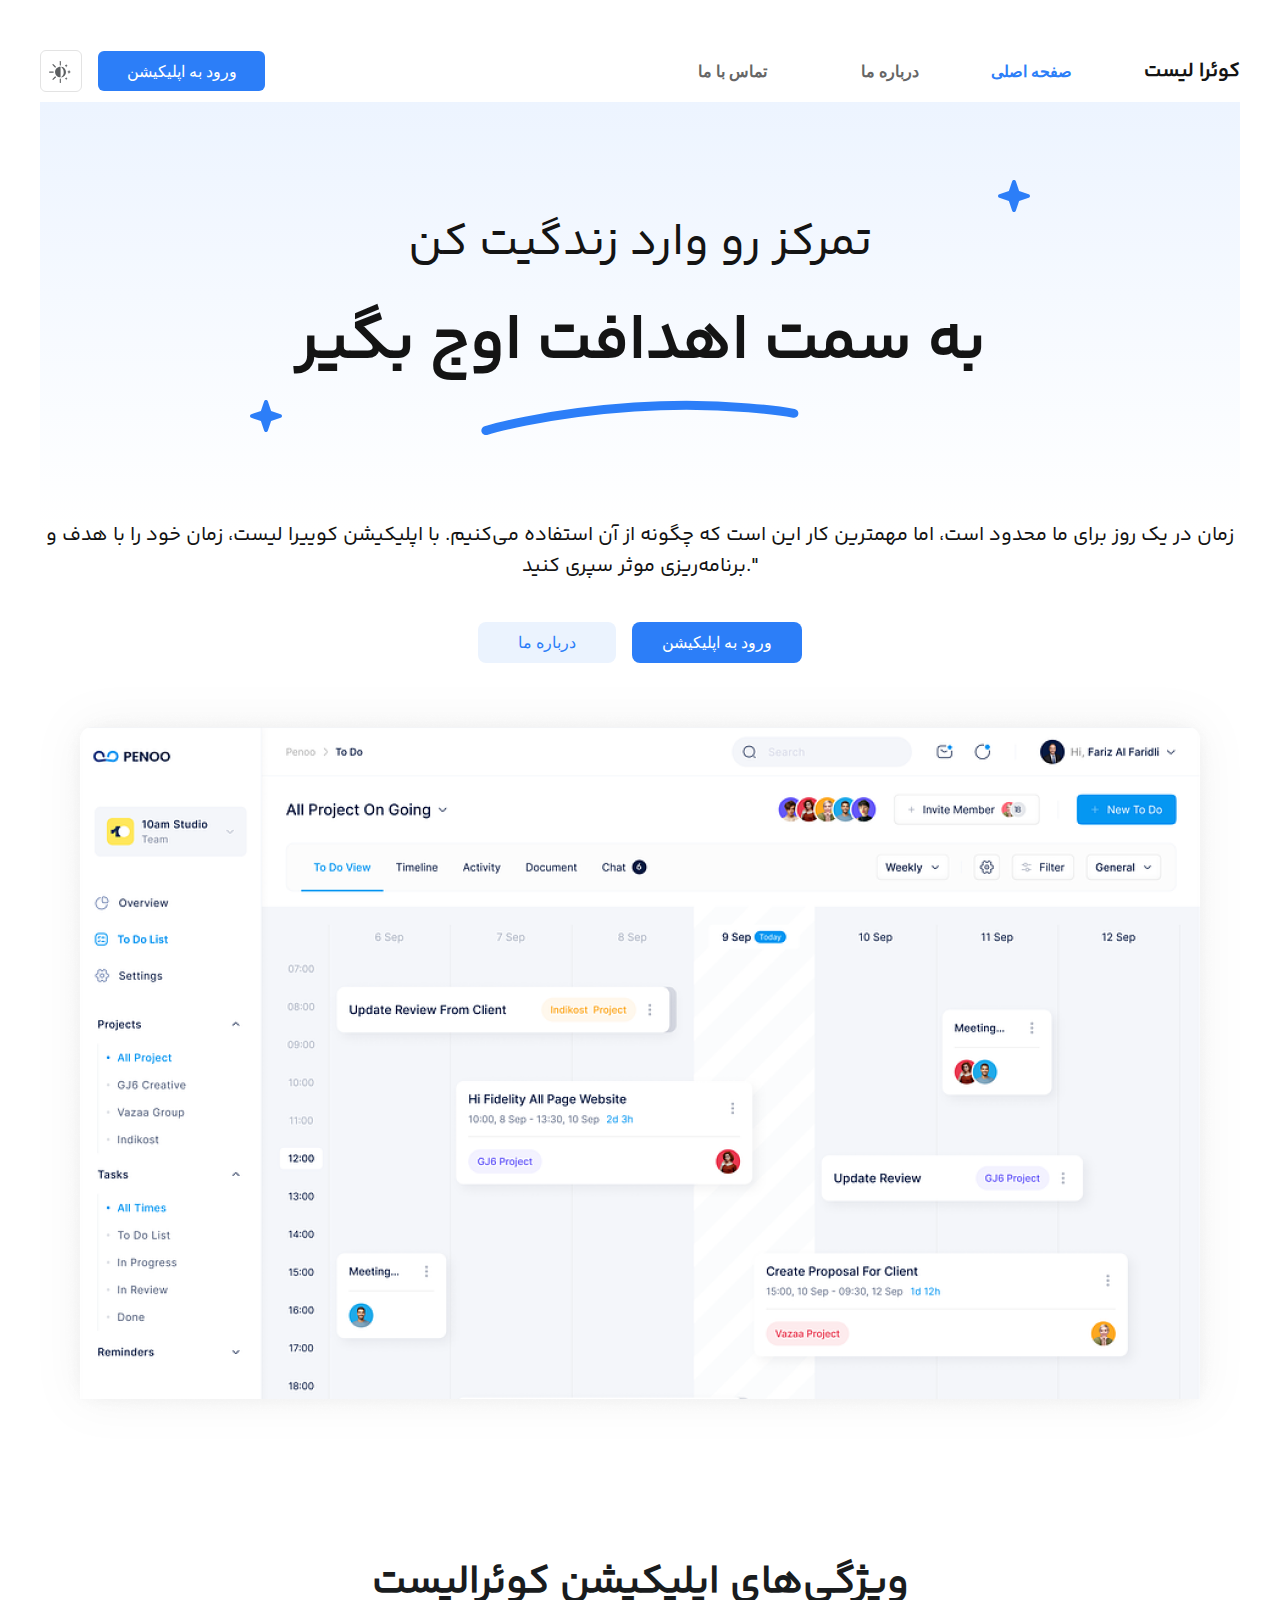
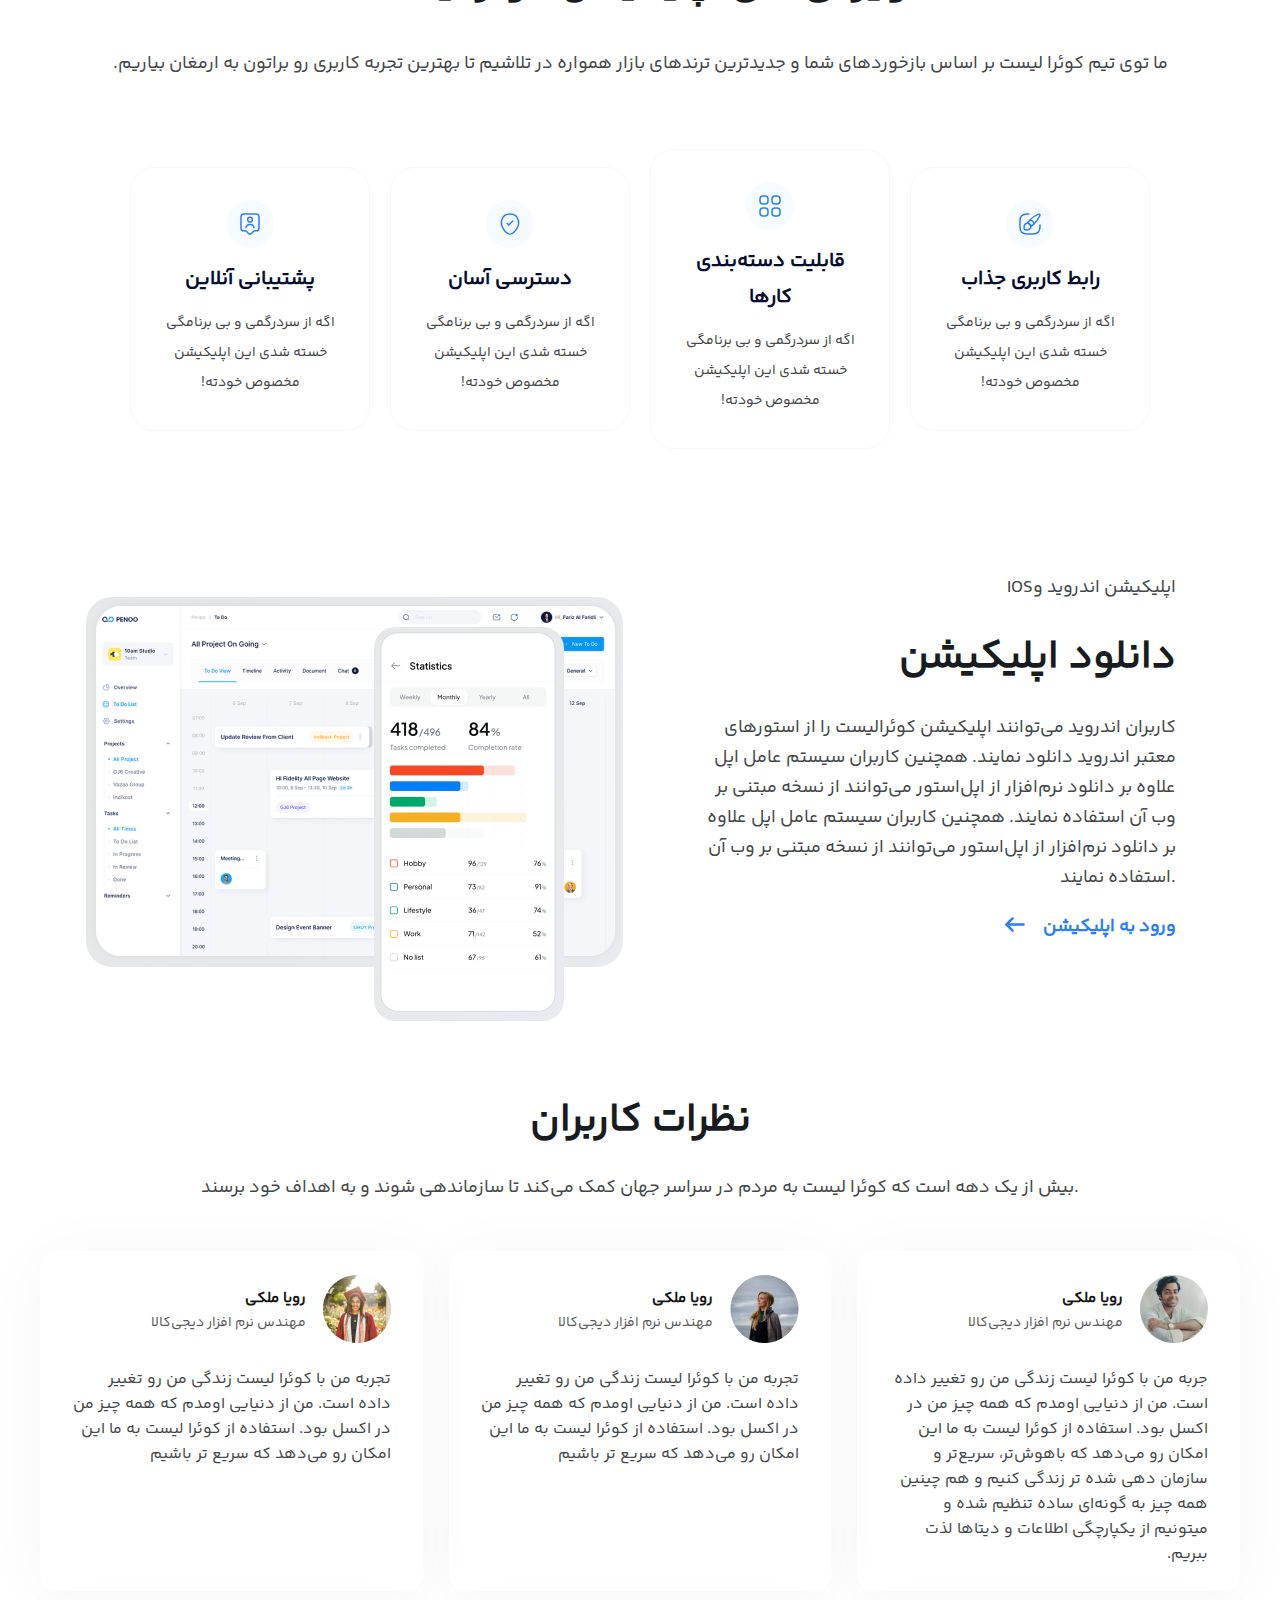
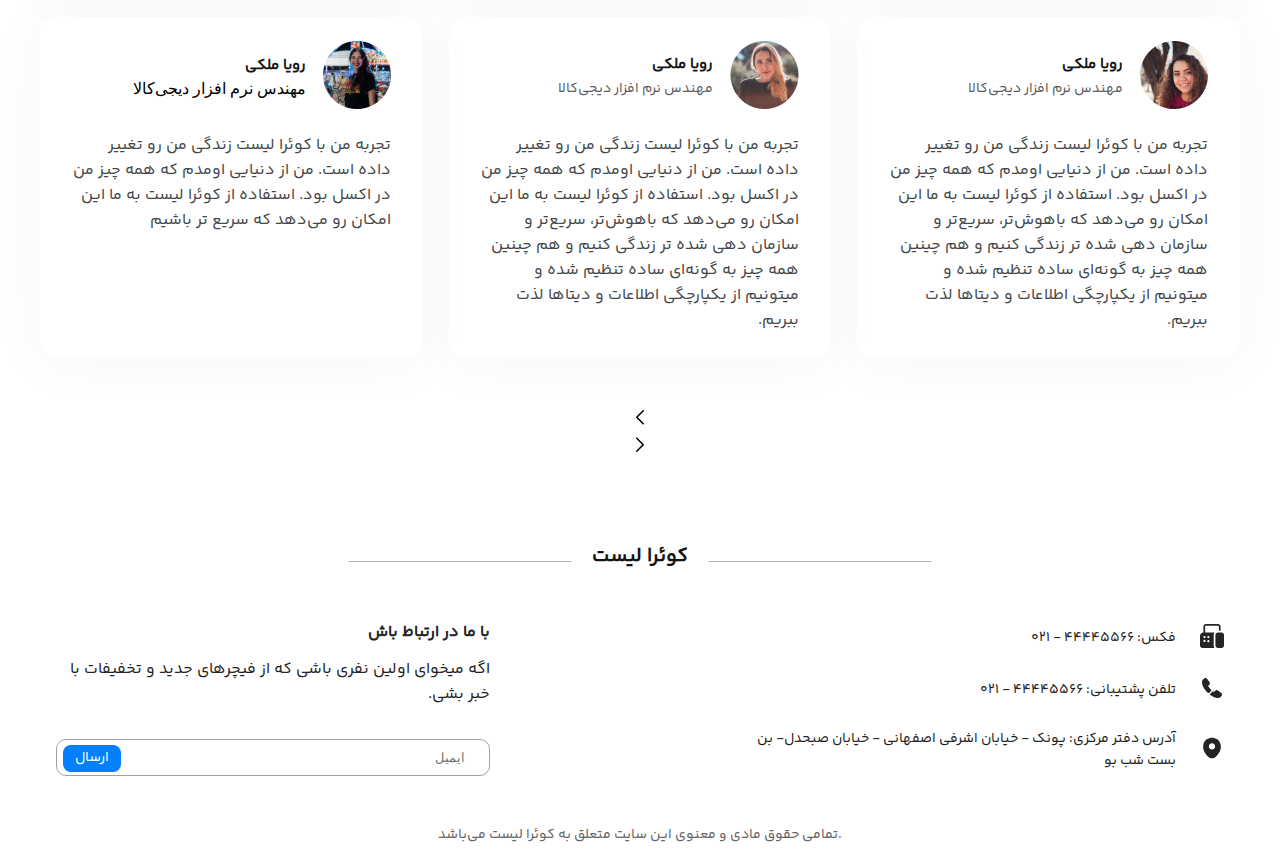
==== commit c539d002: "last changes" ====
--- a/index.html
+++ b/index.html
@@ -55,15 +55,26 @@
                     <h3 class="body_container_titles_background_h3">تمرکز رو وارد زندگیت کن</h3>
                     <h1 class="body_container_titles_background_h1">به سمت اهدافت اوج بگیر</h1>
                 <!-- </div> -->
-                <!-- <div class="container_titles_background_star1">
+                <div class="body_container_titles_background_star1">
                     <svg width="32" height="32" viewBox="0 0 32 32" fill="none" xmlns="http://www.w3.org/2000/svg">
                         <path fill-rule="evenodd" clip-rule="evenodd" d="M14.157 1.31813C14.7572 -0.43938 17.2428 -0.439375 17.843 1.31813L21.1112 10.8888L30.6819 14.157C32.4394 14.7572 32.4394 17.2428 30.6819 17.843L21.1112 21.1112L17.843 30.6819C17.2428 32.4394 14.7572 32.4394 14.157 30.6819L10.8888 21.1112L1.31813 17.843C-0.43938 17.2428 -0.439375 14.7572 1.31813 14.157L10.8888 10.8888L14.157 1.31813Z" fill="#2C7EF8"/>
                         </svg>                        
                 </div>
-                <div class="container_titles_background_star2">
+                <div class="body_container_titles_background_star2">
                     <svg width="32" height="32" viewBox="0 0 32 32" fill="none" xmlns="http://www.w3.org/2000/svg">
                         <path fill-rule="evenodd" clip-rule="evenodd" d="M14.157 1.31813C14.7572 -0.43938 17.2428 -0.439375 17.843 1.31813L21.1112 10.8888L30.6819 14.157C32.4394 14.7572 32.4394 17.2428 30.6819 17.843L21.1112 21.1112L17.843 30.6819C17.2428 32.4394 14.7572 32.4394 14.157 30.6819L10.8888 21.1112L1.31813 17.843C-0.43938 17.2428 -0.439375 14.7572 1.31813 14.157L10.8888 10.8888L14.157 1.31813Z" fill="#2C7EF8"/>
                         </svg>                        
+                </div>
+                <!-- <div class="body_container_titles_background_circle">
+                    <svg width="452" height="452" viewBox="0 0 452 452" fill="none" xmlns="http://www.w3.org/2000/svg">
+                        <ellipse opacity="0.6" cx="226" cy="226" rx="226" ry="226" transform="rotate(-180 226 226)" fill="url(#paint0_linear_46_703)"/>
+                        <defs>
+                        <linearGradient id="paint0_linear_46_703" x1="209" y1="110" x2="300.593" y2="375.842" gradientUnits="userSpaceOnUse">
+                        <stop stop-color="#EFEBFF" stop-opacity="0"/>
+                        <stop offset="1" stop-color="#E0EDFF"/>
+                        </linearGradient>
+                        </defs>
+                        </svg>                      
                 </div> -->
                 <div class="body_container_titles_background_line">
                     <svg width="318" height="36" viewBox="0 0 318 36" fill="none" xmlns="http://www.w3.org/2000/svg">
@@ -195,7 +206,7 @@
                              <div class="body_container_discription_features_items_1_titr">پشتیبانی آنلاین</div>
                              <div class="body_container_discription_features_items_1_body">اگه از سردرگمی و بی برنامگی خسته شدی این اپلیکیشن مخصوص خودته!</div>
                         </div>
-                        <!-- --------------------------------------------------------- -->
+                        <!-- ------------------------------------------------------- -->
                     </div>
                 </div>
                 <div class="body_container_discription_download">
@@ -256,7 +267,7 @@
                                 <div class="body_container_discription_comments_users_card_comment">تجربه من با کوئرا لیست زندگی من رو تغییر داده است. من از دنیایی اومدم که همه چیز من در اکسل بود. استفاده از کوئرا لیست به ما این امکان رو می‌دهد که سریع تر باشیم</div>
                             </div>
                         <!-- </div> -->
-                        <!-- <div class="container_discription_comments_users"> -->
+                        <!-- <div class="container_discription_comments_users_gp"> -->
                             <div class="body_container_discription_comments_users_card">
                                 <div class="body_container_discription_comments_users_card_profile">
                                     <img src="./images/Ellipse 137.png" alt="رویا ملکی" class="body_container_discription_comments_users_card_profile_img">
@@ -301,13 +312,25 @@
                             </div>
                         <!-- </div>  -->
                     </div>
-                    <div class="cbody_ontainer_discription_comments_icon">
+                    <!-- <div class="body_ontainer_discription_comments_icon">
                         <div class="body_container_discription_comments_icon_left">
                             <svg width="24" height="24" viewBox="0 0 24 24" fill="none" xmlns="http://www.w3.org/2000/svg">
                                 <path fill-rule="evenodd" clip-rule="evenodd" d="M15.786 5.12517C16.0789 5.41806 16.079 5.89293 15.7861 6.18583L9.8126 12.1596L15.7861 18.1331C16.079 18.426 16.079 18.9008 15.7861 19.1937C15.4932 19.4866 15.0183 19.4866 14.7254 19.1937L8.22162 12.69C7.92874 12.3971 7.92873 11.9222 8.22161 11.6293L14.7254 5.1252C15.0183 4.8323 15.4931 4.83229 15.786 5.12517Z" fill="black"/>
                                 </svg>                                
                         </div>
                         <div class="body_container_discription_comments_icon_right">
+                            <svg width="24" height="24" viewBox="0 0 24 24" fill="none" xmlns="http://www.w3.org/2000/svg">
+                                <path fill-rule="evenodd" clip-rule="evenodd" d="M8.21395 18.8748C7.92105 18.5819 7.92104 18.1071 8.21393 17.8142L14.1874 11.8404L8.21394 5.86692C7.92105 5.57403 7.92105 5.09916 8.21394 4.80626C8.50684 4.51337 8.98171 4.51337 9.2746 4.80626L15.7784 11.31C16.0713 11.6029 16.0713 12.0778 15.7784 12.3707L9.27462 18.8748C8.98173 19.1677 8.50686 19.1677 8.21395 18.8748Z" fill="black"/>
+                                </svg>                                
+                        </div>
+                    </div> -->
+                 <div class="body_ontainer_discription_icon">
+                        <div class="body_container_discription_icon_left">
+                            <svg width="24" height="24" viewBox="0 0 24 24" fill="none" xmlns="http://www.w3.org/2000/svg">
+                                <path fill-rule="evenodd" clip-rule="evenodd" d="M15.786 5.12517C16.0789 5.41806 16.079 5.89293 15.7861 6.18583L9.8126 12.1596L15.7861 18.1331C16.079 18.426 16.079 18.9008 15.7861 19.1937C15.4932 19.4866 15.0183 19.4866 14.7254 19.1937L8.22162 12.69C7.92874 12.3971 7.92873 11.9222 8.22161 11.6293L14.7254 5.1252C15.0183 4.8323 15.4931 4.83229 15.786 5.12517Z" fill="black"/>
+                                </svg>                                
+                        </div>
+                        <div class="body_container_discription_icon_right">
                             <svg width="24" height="24" viewBox="0 0 24 24" fill="none" xmlns="http://www.w3.org/2000/svg">
                                 <path fill-rule="evenodd" clip-rule="evenodd" d="M8.21395 18.8748C7.92105 18.5819 7.92104 18.1071 8.21393 17.8142L14.1874 11.8404L8.21394 5.86692C7.92105 5.57403 7.92105 5.09916 8.21394 4.80626C8.50684 4.51337 8.98171 4.51337 9.2746 4.80626L15.7784 11.31C16.0713 11.6029 16.0713 12.0778 15.7784 12.3707L9.27462 18.8748C8.98173 19.1677 8.50686 19.1677 8.21395 18.8748Z" fill="black"/>
                                 </svg>                                
@@ -317,6 +340,9 @@
             </div>
         </div>
     </main>
+
+
+
     <footer>
         <div class="footer">
             <div class="footer_title">
@@ -407,7 +433,7 @@
                         <button class="footer_body_connection_email_btn">ارسال</button>
                     </div>   
                 </div>
-            </div>
+             </div>
             <div class="footer_index">تمامی حقوق مادی و معنوی این سایت متعلق به کوئرا لیست می‌باشد.</div>
         </div>
     </footer>
--- a/style/header.css
+++ b/style/header.css
@@ -9,23 +9,29 @@
 }
 
 @font-face {
-  font-family: "Yekan Bakh FaNum", vazir;
-  src: url("./woff/YekanBakh-Regular.woff") format("woff"), url("./woff2/YekanBakh-Regular.woff2") format("woff2"), url("./vazir/Vazir.woff") format("woff");
+  font-family: "Yekan Bakh FaNum";
+  src: url("../fonts/woff/YekanBakh-Regular.woff") format("woff"), url("../fonts/woff2/YekanBakh-Regular.woff2") format("woff2");
 }
 .header {
   margin: 0 auto;
-  max-width: 1440px;
+  max-width: 1200px;
   display: flex;
   justify-content: space-between;
   align-items: center;
-  height: 40px;
   background: #FFFFFF;
   margin-top: 50px;
+  margin-bottom: 10px;
 }
 @media screen and (min-width: 360px) and (max-width: 480px) {
   .header {
     margin: 0 auto;
     max-width: 360px;
+  }
+}
+@media screen and (min-width: 360px) and (max-width: 480px) {
+  .header {
+    margin-top: 15px;
+    margin-bottom: 5px;
   }
 }
 .header_menu {
--- a/style/main.css
+++ b/style/main.css
@@ -9,8 +9,8 @@
 }
 
 @font-face {
-  font-family: "Yekan Bakh FaNum", vazir;
-  src: url("./woff/YekanBakh-Regular.woff") format("woff"), url("./woff2/YekanBakh-Regular.woff2") format("woff2"), url("./vazir/Vazir.woff") format("woff");
+  font-family: "Yekan Bakh FaNum";
+  src: url("../fonts/woff/YekanBakh-Regular.woff") format("woff"), url("../fonts/woff2/YekanBakh-Regular.woff2") format("woff2");
 }
 .body {
   margin: 0 auto;
@@ -28,14 +28,22 @@
   align-items: center;
   text-align: center;
   gap: 80px;
+  background: linear-gradient(180deg, #EBF3FF -7.33%, #FFFFFF 76.21%);
 }
 .body_container_titles_background {
   display: flex;
   flex-direction: column;
+  align-items: center;
+  justify-content: space-around;
   margin-top: 100px;
 }
+@media screen and (min-width: 360px) and (max-width: 480px) {
+  .body_container_titles_background {
+    margin-top: 80px;
+  }
+}
 .body_container_titles_background_h3 {
-  font-family: "Abar Mid FaNum";
+  font-family: "Yekan Bakh FaNum";
   font-style: normal;
   font-weight: 400;
   font-size: 46px;
@@ -50,7 +58,7 @@
   }
 }
 .body_container_titles_background_h1 {
-  font-family: "Abar Mid FaNum";
+  font-family: "Yekan Bakh FaNum";
   font-style: normal;
   font-weight: 900;
   font-size: 64px;
@@ -66,12 +74,37 @@
 }
 .body_container_titles_background_line {
   transform: rotate(360.28deg);
-  position: relative;
-  left: 70px;
-  top: 5px;
 }
 @media screen and (min-width: 360px) and (max-width: 480px) {
   .body_container_titles_background_line {
+    display: none;
+  }
+}
+.body_container_titles_background_line1 {
+  display: none;
+}
+@media screen and (min-width: 360px) and (max-width: 480px) {
+  .body_container_titles_background_line1 {
+    display: flex;
+  }
+}
+.body_container_titles_background_star1 {
+  position: absolute;
+  right: 250px;
+  top: 180px;
+}
+@media screen and (min-width: 360px) and (max-width: 480px) {
+  .body_container_titles_background_star1 {
+    display: none;
+  }
+}
+.body_container_titles_background_star2 {
+  position: absolute;
+  left: 250px;
+  top: 400px;
+}
+@media screen and (min-width: 360px) and (max-width: 480px) {
+  .body_container_titles_background_star2 {
     display: none;
   }
 }
@@ -149,7 +182,7 @@
 }
 @media screen and (min-width: 360px) and (max-width: 480px) {
   .body_container_discription_image {
-    max-width: 340px;
+    max-width: 320px;
     width: 90%;
     height: auto;
   }
@@ -164,6 +197,7 @@
 @media screen and (min-width: 360px) and (max-width: 480px) {
   .body_container_discription_features {
     gap: 10px;
+    max-width: 320px;
   }
 }
 .body_container_discription_features_text {
@@ -180,7 +214,7 @@
   }
 }
 .body_container_discription_features_text_h2 {
-  font-family: "Abar Mid FaNum";
+  font-family: "Yekan Bakh FaNum";
   font-style: normal;
   font-weight: 600;
   font-size: 40px;
@@ -208,7 +242,6 @@
   .body_container_discription_features_text_h4 {
     font-size: 10px;
     line-height: 15px;
-    width: 312px;
   }
 }
 .body_container_discription_features_items {
@@ -218,7 +251,6 @@
   align-items: center;
   flex-wrap: wrap;
   gap: 20px;
-  max-width: 1440px;
 }
 @media screen and (min-width: 360px) and (max-width: 480px) {
   .body_container_discription_features_items {
@@ -239,10 +271,10 @@
 }
 @media screen and (min-width: 360px) and (max-width: 480px) {
   .body_container_discription_features_items_1 {
-    max-width: 440px;
+    max-width: 312px;
     width: 40%;
     gap: 2px;
-    padding: 5px 3px 5px 3px;
+    padding: 4px 3px 4px 3px;
   }
 }
 .body_container_discription_features_items_1_logo {
@@ -262,7 +294,7 @@
   }
 }
 .body_container_discription_features_items_1_titr {
-  font-family: "Abar Mid FaNum";
+  font-family: "Yekan Bakh FaNum";
   font-style: normal;
   justify-content: center;
   color: #070D31;
@@ -275,8 +307,6 @@
   .body_container_discription_features_items_1_titr {
     font-size: 12px;
     line-height: 18px;
-    width: 75px;
-    height: 32px;
   }
 }
 .body_container_discription_features_items_1_body {
@@ -303,6 +333,11 @@
   align-items: center;
   gap: 600px;
   margin-bottom: 20px;
+}
+@media screen and (min-width: 360px) and (max-width: 480px) {
+  .body_container_discription_download {
+    max-width: 320px;
+  }
 }
 .body_container_discription_download_images {
   position: relative;
@@ -380,7 +415,7 @@
   }
 }
 .body_container_discription_download_text_titr {
-  font-family: "Abar Mid FaNum";
+  font-family: "Yekan Bakh FaNum";
   font-style: normal;
   text-align: right;
   color: #191C1E;
@@ -417,7 +452,7 @@
   .body_container_discription_download_text_body {
     font-size: 10px;
     line-height: 15px;
-    width: 312px;
+    max-width: 320px;
     text-align: center;
   }
 }
@@ -469,6 +504,7 @@
   display: flex;
   flex-direction: column;
   align-items: center;
+  justify-content: center;
   gap: 48px;
 }
 @media screen and (min-width: 360px) and (max-width: 480px) {
@@ -489,7 +525,7 @@
   }
 }
 .body_container_discription_comments_titr_h2 {
-  font-family: "Abar Mid FaNum";
+  font-family: "Yekan Bakh FaNum";
   font-style: normal;
   color: #191C1E;
   font-weight: 700;
@@ -530,10 +566,10 @@
   .body_container_discription_comments_users {
     gap: 16px;
     padding: 24px;
-    max-width: 560px;
-    flex-wrap: nowrap;
+    max-height: 272px;
+    max-width: 320px;
+    flex-wrap: wrap;
     overflow: hidden;
-    flex: 100%;
   }
 }
 .body_container_discription_comments_users_card {
@@ -553,9 +589,8 @@
   .body_container_discription_comments_users_card {
     gap: 8px;
     padding: 24px;
-    flex: 100%;
-    height: 270px;
-    width: 258px;
+    flex: 50%;
+    max-width: 258px;
   }
 }
 .body_container_discription_comments_users_card_profile {
@@ -582,7 +617,7 @@
   gap: 4px;
 }
 .body_container_discription_comments_users_card_profile_text_name {
-  font-family: "Abar Mid FaNum";
+  font-family: "Yekan Bakh FaNum";
   font-style: normal;
   color: #141414;
   font-weight: 700;
@@ -626,13 +661,14 @@
   }
 }
 .body_container_discription_icon {
+  display: flex;
   flex-direction: row;
   align-items: center;
   justify-content: center;
-  flex-wrap: wrap;
   gap: 200px;
   width: 1404px;
   height: 400px;
+  background-color: #5C5C5C;
 }
 .body_container_discription_icon > * {
   gap: 10px;
--- a/style/footer.css
+++ b/style/footer.css
@@ -9,8 +9,8 @@
 }
 
 @font-face {
-  font-family: "Yekan Bakh FaNum", vazir;
-  src: url("./woff/YekanBakh-Regular.woff") format("woff"), url("./woff2/YekanBakh-Regular.woff2") format("woff2"), url("./vazir/Vazir.woff") format("woff");
+  font-family: "Yekan Bakh FaNum";
+  src: url("../fonts/woff/YekanBakh-Regular.woff") format("woff"), url("../fonts/woff2/YekanBakh-Regular.woff2") format("woff2");
 }
 .footer {
   margin: 0 auto;
@@ -33,6 +33,7 @@
   .footer {
     gap: 30px;
     margin-top: 80px;
+    max-width: 320px;
   }
 }
 .footer_title {
